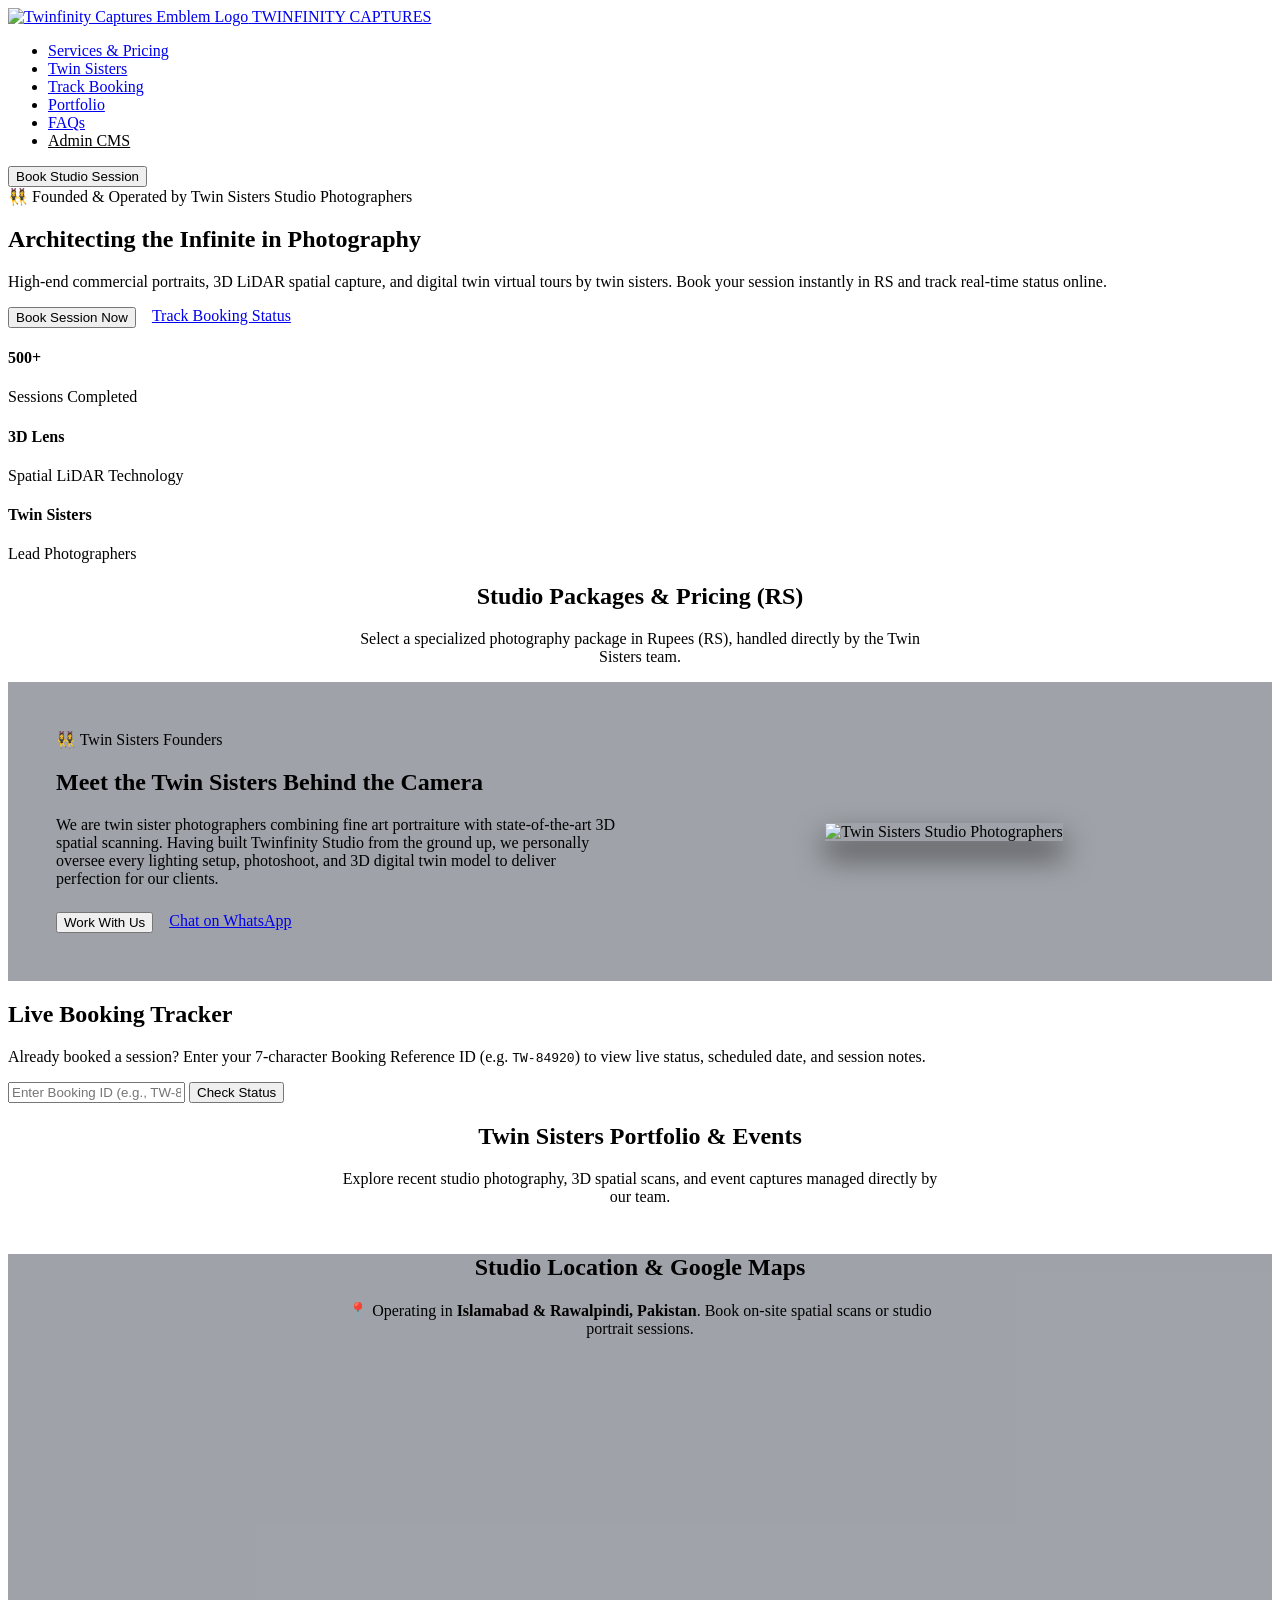
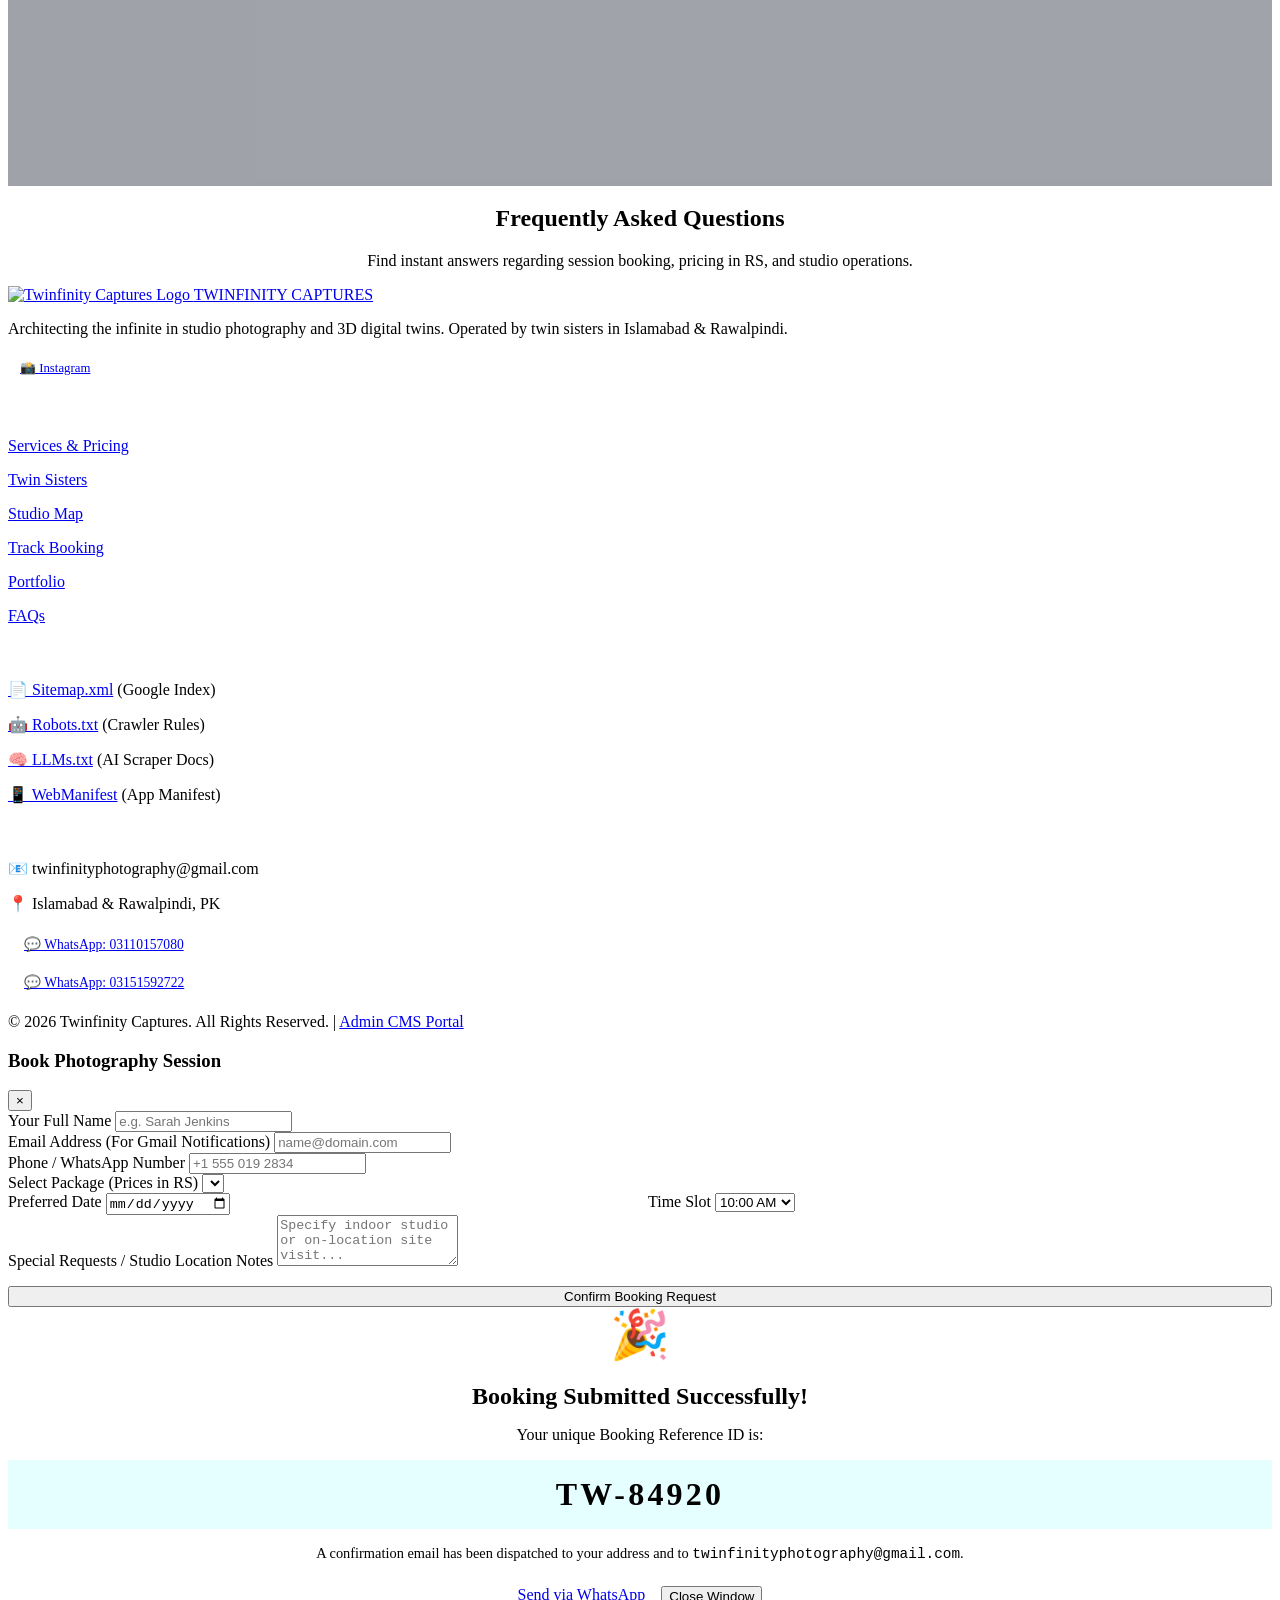
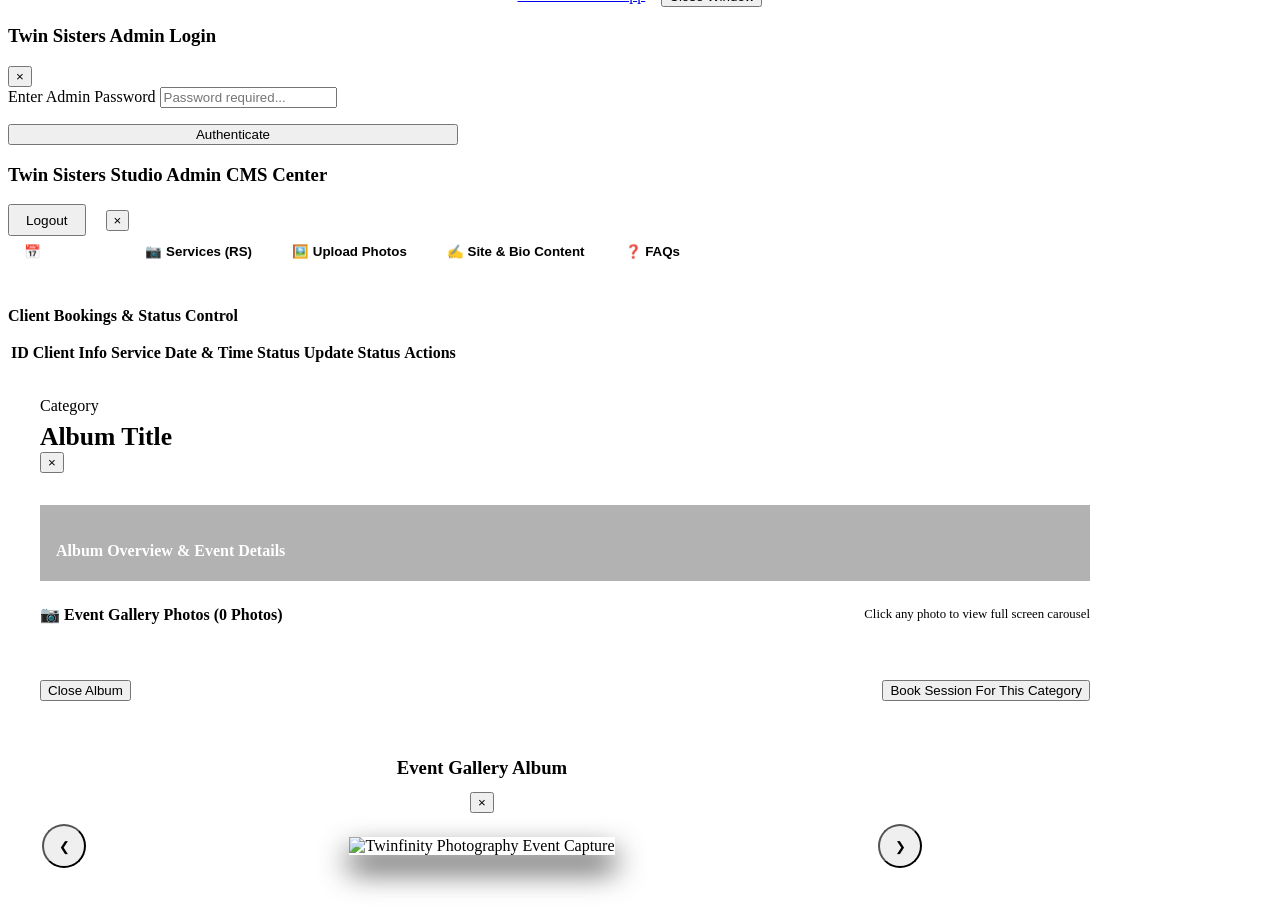
==== index.html @ 5c0d4ec3 "Add files via upload" ====
<!DOCTYPE html>
<html lang="en">
<head>
  <meta charset="UTF-8">
  <meta name="viewport" content="width=device-width, initial-scale=1.0">

  <!-- SEO Title (Under 60 Chars) -->
  <title>Twinfinity Captures | Digital Twin Studio</title>

  <!-- SEO Meta Tags & Target Keywords Boost -->
  <meta name="description" content="Twinfinity Captures Studio, operated by twin sisters, offers 3D digital twins, commercial portraits, and event photography in RS. Book online and track your booking status.">
  <meta name="keywords" content="Twinfinity Captures, Twinfinity, twin sisters photographers, best studio photographer, 3D spatial photography, commercial portrait studio, event gala photographer, digital twin 3D tour, Twinfinity studio booking, professional portrait photography RS, studio booking tracker">
  <meta name="author" content="Twin Sisters Studio Photographers">
  <meta name="theme-color" content="#00F2FE">
  <meta name="robots" content="index, follow">

  <!-- Canonical URL -->
  <link rel="canonical" href="https://twinfinity.app/">

  <!-- AI Scrapers & Search Crawlers Directives -->
  <meta name="googlebot" content="index, follow, max-image-preview:large, max-snippet:-1, max-video-preview:-1">
  <meta name="perplexitybot" content="index, follow">
  <meta name="bingbot" content="index, follow">

  <!-- Open Graph / Facebook Social Tags -->
  <meta property="og:type" content="website">
  <meta property="og:url" content="https://twinfinity.app/">
  <meta property="og:site_name" content="Twinfinity Captures">
  <meta property="og:title" content="Twinfinity Captures | Digital Twin Studio">
  <meta property="og:description" content="High-end 3D spatial photography by Twin Sisters, commercial portraits, and online booking tracking system.">
  <meta property="og:image" content="https://twinfinity.app/assets/og-image.png">
  <meta property="og:image:width" content="1200">
  <meta property="og:image:height" content="630">
  <meta property="og:image:alt" content="Twinfinity 3D Metallic Camera Emblem and Studio Banner">
  <meta property="og:locale" content="en_US">

  <!-- Twitter Social Tags -->
  <meta name="twitter:card" content="summary_large_image">
  <meta name="twitter:site" content="@twinfinityphoto">
  <meta name="twitter:creator" content="@twinfinityphoto">
  <meta name="twitter:title" content="Twinfinity Captures | Digital Twin Studio">
  <meta name="twitter:description" content="Book 3D spatial digital twin photography sessions with Twin Sisters and track your booking status online.">
  <meta name="twitter:image" content="https://twinfinity.app/assets/og-image.png">

  <!-- Pure PNG Favicons & Touch Icons (NO .ico files) -->
  <link rel="icon" type="image/png" sizes="32x32" href="assets/favicon-32.png">
  <link rel="apple-touch-icon" sizes="180x180" href="assets/apple-touch-icon.png">

  <!-- Manifest & Sitemap References -->
  <link rel="manifest" href="site.webmanifest">
  <link rel="sitemap" type="application/xml" href="sitemap.xml">

  <!-- Stylesheet -->
  <link rel="stylesheet" href="css/style.css">

  <!-- Three.js CDN for 3D Camera Lens Background Engine -->
  <script src="https://cdnjs.cloudflare.com/ajax/libs/three.js/r128/three.min.js"></script>
  <!-- Supabase Client CDN -->
  <script src="https://cdn.jsdelivr.net/npm/@supabase/supabase-js@2"></script>

  <!-- JSON-LD Structured Schema (PhotographyBusiness & WebSite) -->
  <script type="application/ld+json">
  {
    "@context": "https://schema.org",
    "@type": "PhotographyBusiness",
    "name": "Twinfinity Captures",
    "image": "https://twinfinity.app/assets/og-image.png",
    "logo": "https://twinfinity.app/assets/icon-512.png",
    "@id": "https://twinfinity.app/#organization",
    "url": "https://twinfinity.app/",
    "telephone": "+92-311-0157080",
    "email": "twinfinityphotography@gmail.com",
    "priceRange": "RS",
    "address": {
      "@type": "PostalAddress",
      "addressLocality": "Islamabad & Rawalpindi",
      "addressRegion": "Federal Capital / Punjab",
      "addressCountry": "PK"
    },
    "openingHoursSpecification": {
      "@type": "OpeningHoursSpecification",
      "dayOfWeek": [
        "Monday", "Tuesday", "Wednesday", "Thursday", "Friday", "Saturday"
      ],
      "opens": "09:00",
      "closes": "20:00"
    },
    "sameAs": [
      "https://www.instagram.com/twinfinitycaptures?igsh=NmpkbWd1czlkeWtw"
    ]
  }
  </script>

  <style>
    .admin-tab-btn {
      padding: 0.5rem 1rem;
      border-radius: var(--radius-sm);
      background: rgba(255,255,255,0.05);
      color: var(--text-muted);
      border: 1px solid var(--border-color);
      cursor: pointer;
      font-weight: 600;
    }
    .admin-tab-btn.active {
      background: var(--gradient-main);
      color: #fff;
      border-color: var(--primary-cyan);
    }
  </style>
</head>
<body>

  <!-- Three.js 3D Camera Lens Background Canvas Container -->
  <div id="canvas-container"></div>

  <!-- Navigation Bar -->
  <header>
    <nav class="navbar">
      <div class="container">
        <a href="#" class="brand-logo">
          <img src="assets/favicon-32.png" alt="Twinfinity Captures Emblem Logo">
          <span>TWINFINITY CAPTURES</span>
        </a>
        <ul class="nav-links">
          <li><a href="#services" class="nav-link">Services & Pricing</a></li>
          <li><a href="#about" class="nav-link">Twin Sisters</a></li>
          <li><a href="#track" class="nav-link">Track Booking</a></li>
          <li><a href="#portfolio" class="nav-link">Portfolio</a></li>
          <li><a href="#faq" class="nav-link">FAQs</a></li>
          <li><a href="#" id="open-admin-btn" class="nav-link" style="color: var(--accent-gold);">Admin CMS</a></li>
        </ul>
        <div class="nav-actions">
          <button class="btn btn-primary open-booking-modal">Book Studio Session</button>
        </div>
      </div>
    </nav>
  </header>

  <main>
    <!-- Hero Section -->
    <section id="hero" class="hero-section">
      <div class="container">
        <div class="hero-grid">
          <div class="hero-content">
            <div class="badge">👯‍♀️ Founded & Operated by Twin Sisters Studio Photographers</div>
            <h1 id="dynamic-hero-title">Architecting the <span class="gradient-text">Infinite</span> in Photography</h1>
            <p id="dynamic-hero-subtitle" class="hero-subtitle">High-end commercial portraits, 3D LiDAR spatial capture, and digital twin virtual tours by twin sisters. Book your session instantly in RS and track real-time status online.</p>
            <div style="display:flex; gap:1rem; flex-wrap:wrap;">
              <button class="btn btn-primary open-booking-modal">Book Session Now</button>
              <a href="#track" class="btn btn-secondary">Track Booking Status</a>
            </div>
            <div class="hero-stats">
              <div class="stat-item">
                <h4>500+</h4>
                <p>Sessions Completed</p>
              </div>
              <div class="stat-item">
                <h4>3D Lens</h4>
                <p>Spatial LiDAR Technology</p>
              </div>
              <div class="stat-item">
                <h4>Twin Sisters</h4>
                <p>Lead Photographers</p>
              </div>
            </div>
          </div>
        </div>
      </div>
    </section>

    <!-- Services Section -->
    <section id="services" class="section-padding">
      <div class="container">
        <div style="text-align: center; max-width: 600px; margin: 0 auto;">
          <h2>Studio Packages & <span class="gradient-text">Pricing (RS)</span></h2>
          <p>Select a specialized photography package in Rupees (RS), handled directly by the Twin Sisters team.</p>
        </div>
        <div id="services-grid-container" class="services-grid">
          <!-- Dynamically Rendered by JS -->
        </div>
      </div>
    </section>

    <!-- About Twin Sisters Section -->
    <section id="about" class="section-padding" style="background: rgba(17, 24, 39, 0.4);">
      <div class="container">
        <div class="glass-card" style="display:grid; grid-template-columns:1fr 1fr; gap:3rem; align-items:center; padding:3rem;">
          <div>
            <div class="badge">👯‍♀️ Twin Sisters Founders</div>
            <h2>Meet the Twin Sisters <span class="gradient-text">Behind the Camera</span></h2>
            <p id="dynamic-about-bio">We are twin sister photographers combining fine art portraiture with state-of-the-art 3D spatial scanning. Having built Twinfinity Studio from the ground up, we personally oversee every lighting setup, photoshoot, and 3D digital twin model to deliver perfection for our clients.</p>
            <div style="margin-top:1.5rem; display:flex; gap:1rem;">
              <button class="btn btn-primary open-booking-modal">Work With Us</button>
              <a href="https://wa.me/923110157080" target="_blank" class="dynamic-wa1-btn btn btn-whatsapp">Chat on WhatsApp</a>
            </div>
          </div>
          <div style="text-align:center;">
            <img id="dynamic-about-img" src="assets/og-image.png" alt="Twin Sisters Studio Photographers" style="width:100%; max-height:400px; object-fit:cover; border-radius:var(--radius-md); border:1px solid var(--border-glow); box-shadow:0 15px 30px rgba(0,0,0,0.6);">
          </div>
        </div>
      </div>
    </section>

    <!-- Live Booking Tracker Section -->
    <section id="track" class="section-padding">
      <div class="container">
        <div class="glass-card tracker-box">
          <h2>Live Booking <span class="gradient-text">Tracker</span></h2>
          <p>Already booked a session? Enter your 7-character Booking Reference ID (e.g. <code>TW-84920</code>) to view live status, scheduled date, and session notes.</p>

          <form id="tracker-form" class="search-bar-group">
            <input type="text" id="tracker-id-input" class="form-input" placeholder="Enter Booking ID (e.g., TW-84920)" required>
            <button type="submit" class="btn btn-primary" style="white-space: nowrap;">Check Status</button>
          </form>

          <div id="tracker-result-box" style="margin-top: 2rem; display: none;">
            <!-- Real-time search result output -->
          </div>
        </div>
      </div>
    </section>

    <!-- Dynamic Portfolio Section -->
    <section id="portfolio" class="section-padding">
      <div class="container">
        <div style="text-align: center; max-width: 600px; margin: 0 auto; margin-bottom: 3rem;">
          <h2>Twin Sisters <span class="gradient-text">Portfolio & Events</span></h2>
          <p>Explore recent studio photography, 3D spatial scans, and event captures managed directly by our team.</p>
        </div>
        <div id="portfolio-grid-container" class="services-grid">
          <!-- Rendered dynamically from Admin uploads -->
        </div>
      </div>
    </section>

    <!-- Location & Google Maps Section -->
    <section id="location" class="section-padding" style="background: rgba(17, 24, 39, 0.4);">
      <div class="container">
        <div style="text-align: center; max-width: 600px; margin: 0 auto; margin-bottom: 2rem;">
          <h2>Studio Location & <span class="gradient-text">Google Maps</span></h2>
          <p>📍 Operating in <strong id="dynamic-location" style="color:var(--primary-cyan);">Islamabad & Rawalpindi, Pakistan</strong>. Book on-site spatial scans or studio portrait sessions.</p>
        </div>
        <div class="glass-card" style="padding:1rem; border-radius:var(--radius-md); overflow:hidden;">
          <iframe id="google-maps-iframe" src="https://maps.google.com/maps?q=Islamabad,Pakistan&t=&z=12&ie=UTF8&iwloc=&output=embed" width="100%" height="380" style="border:0; border-radius:var(--radius-sm);" allowfullscreen="" loading="lazy"></iframe>
        </div>
      </div>
    </section>

    <!-- FAQ Section -->
    <section id="faq" class="section-padding">
      <div class="container">
        <div style="text-align: center; max-width: 600px; margin: 0 auto;">
          <h2>Frequently Asked <span class="gradient-text">Questions</span></h2>
          <p>Find instant answers regarding session booking, pricing in RS, and studio operations.</p>
        </div>
        <div id="faq-list-container" class="faq-list">
          <!-- Rendered dynamically by JS -->
        </div>
      </div>
    </section>
  </main>

  <!-- Footer -->
  <footer class="footer">
    <div class="container">
      <div class="footer-grid">
        <div>
          <a href="#" class="brand-logo" style="margin-bottom:1rem;">
            <img src="assets/favicon-32.png" alt="Twinfinity Captures Logo">
            <span>TWINFINITY CAPTURES</span>
          </a>
          <p>Architecting the infinite in studio photography and 3D digital twins. Operated by twin sisters in Islamabad & Rawalpindi.</p>
          <div style="margin-top:1rem; display:flex; flex-wrap:wrap; gap:0.5rem;">
            <a href="https://www.instagram.com/twinfinitycaptures?igsh=NmpkbWd1czlkeWtw" target="_blank" class="dynamic-insta-btn btn btn-secondary" style="padding:0.35rem 0.75rem; font-size:0.8rem;">📸 Instagram</a>
            <a href="#" target="_blank" class="dynamic-fb-btn btn btn-secondary" style="padding:0.35rem 0.75rem; font-size:0.8rem; display:none;">📘 Facebook</a>
            <a href="#" target="_blank" class="dynamic-yt-btn btn btn-secondary" style="padding:0.35rem 0.75rem; font-size:0.8rem; display:none;">▶️ YouTube</a>
            <a href="#" target="_blank" class="dynamic-tiktok-btn btn btn-secondary" style="padding:0.35rem 0.75rem; font-size:0.8rem; display:none;">🎵 TikTok</a>
          </div>
        </div>
        <div>
          <h4 style="color:#fff; margin-bottom:1rem;">Navigation</h4>
          <p><a href="#services">Services & Pricing</a></p>
          <p><a href="#about">Twin Sisters</a></p>
          <p><a href="#location">Studio Map</a></p>
          <p><a href="#track">Track Booking</a></p>
          <p><a href="#portfolio">Portfolio</a></p>
          <p><a href="#faq">FAQs</a></p>
        </div>
        <div>
          <h4 style="color:#fff; margin-bottom:1rem;">SEO & Legal Overview</h4>
          <p title="XML Sitemap: List of canonical URLs for Google indexers"><a href="sitemap.xml" target="_blank">📄 Sitemap.xml</a> (Google Index)</p>
          <p title="Robots Directives: Scraper & Crawler Permissions"><a href="robots.txt" target="_blank">🤖 Robots.txt</a> (Crawler Rules)</p>
          <p title="LLMs Context: AI Bot Specs for ChatGPT & Perplexity"><a href="llms.txt" target="_blank">🧠 LLMs.txt</a> (AI Scraper Docs)</p>
          <p title="Web Manifest: Mobile PWA App Specs"><a href="site.webmanifest" target="_blank">📱 WebManifest</a> (App Manifest)</p>
        </div>
        <div>
          <h4 style="color:#fff; margin-bottom:1rem;">Contact Studio</h4>
          <p>📧 <span id="dynamic-contact-email">twinfinityphotography@gmail.com</span></p>
          <p>📍 Islamabad & Rawalpindi, PK</p>
          <div style="margin-top:0.75rem; display:flex; flex-direction:column; gap:0.5rem;">
            <a href="https://wa.me/923110157080" target="_blank" class="dynamic-wa1-btn btn btn-whatsapp" style="padding:0.4rem 1rem; font-size:0.85rem;">💬 WhatsApp: 03110157080</a>
            <a href="https://wa.me/923151592722" target="_blank" class="dynamic-wa2-btn btn btn-whatsapp" style="padding:0.4rem 1rem; font-size:0.85rem;">💬 WhatsApp: 03151592722</a>
          </div>
        </div>
      </div>
      <div class="footer-bottom">
        <p>&copy; 2026 Twinfinity Captures. All Rights Reserved. | <a href="#" id="footer-admin-link">Admin CMS Portal</a></p>
      </div>
    </div>
  </footer>

  <!-- ==========================================================================
       MODALS
       ========================================================================== -->

  <!-- 1. Client Booking Modal -->
  <div id="booking-modal" class="modal-overlay">
    <div class="modal-content">
      <div class="modal-header">
        <h3>Book Photography <span class="gradient-text">Session</span></h3>
        <button id="close-booking-modal" class="close-btn">&times;</button>
      </div>
      <form id="booking-form">
        <div class="form-group">
          <label for="client-name">Your Full Name</label>
          <input type="text" id="client-name" class="form-input" placeholder="e.g. Sarah Jenkins" required>
        </div>
        <div class="form-group">
          <label for="client-email">Email Address (For Gmail Notifications)</label>
          <input type="email" id="client-email" class="form-input" placeholder="name@domain.com" required>
        </div>
        <div class="form-group">
          <label for="client-phone">Phone / WhatsApp Number</label>
          <input type="tel" id="client-phone" class="form-input" placeholder="+1 555 019 2834" required>
        </div>
        <div class="form-group">
          <label for="booking-service">Select Package (Prices in RS)</label>
          <select id="booking-service" class="form-select" required>
            <!-- Populated dynamically -->
          </select>
        </div>
        <div style="display:grid; grid-template-columns:1fr 1fr; gap:1rem;">
          <div class="form-group">
            <label for="booking-date">Preferred Date</label>
            <input type="date" id="booking-date" class="form-input" required>
          </div>
          <div class="form-group">
            <label for="booking-time">Time Slot</label>
            <select id="booking-time" class="form-select" required>
              <option value="10:00 AM">10:00 AM</option>
              <option value="01:00 PM">01:00 PM</option>
              <option value="04:00 PM">04:00 PM</option>
              <option value="07:00 PM">07:00 PM</option>
            </select>
          </div>
        </div>
        <div class="form-group">
          <label for="booking-notes">Special Requests / Studio Location Notes</label>
          <textarea id="booking-notes" rows="3" class="form-input" placeholder="Specify indoor studio or on-location site visit..."></textarea>
        </div>
        <button type="submit" class="btn btn-primary" style="width:100%; margin-top:1rem;">Confirm Booking Request</button>
      </form>
    </div>
  </div>

  <!-- 2. Booking Success Modal -->
  <div id="success-modal" class="modal-overlay">
    <div class="modal-content" style="text-align:center;">
      <div style="font-size:3rem; margin-bottom:1rem;">🎉</div>
      <h2 style="margin-bottom:0.5rem;">Booking Submitted <span class="gradient-text">Successfully!</span></h2>
      <p>Your unique Booking Reference ID is:</p>
      <div style="font-size:2rem; font-weight:800; color:var(--primary-cyan); letter-spacing:0.1em; margin:1rem 0; padding:1rem; background:rgba(0,242,254,0.1); border-radius:var(--radius-md); border:1px dashed var(--primary-cyan);" id="success-booking-id">
        TW-84920
      </div>
      <p style="font-size:0.9rem; margin-bottom:1.5rem;">A confirmation email has been dispatched to your address and to <code>twinfinityphotography@gmail.com</code>.</p>
      <div style="display:flex; gap:1rem; justify-content:center;">
        <a id="success-wa-btn" href="#" target="_blank" class="btn btn-whatsapp">Send via WhatsApp</a>
        <button onclick="document.getElementById('success-modal').classList.remove('active')" class="btn btn-secondary">Close Window</button>
      </div>
    </div>
  </div>

  <!-- 3. Admin Password Gate Modal -->
  <div id="admin-modal" class="modal-overlay">
    <div class="modal-content" style="max-width:450px;">
      <div class="modal-header">
        <h3>Twin Sisters Admin <span class="gradient-text">Login</span></h3>
        <button id="close-admin-btn" class="close-btn">&times;</button>
      </div>
      <form id="admin-login-form">
        <div class="form-group">
          <label for="admin-pass-input">Enter Admin Password</label>
          <input type="password" id="admin-pass-input" class="form-input" placeholder="Password required..." required>
        </div>
        <button type="submit" class="btn btn-primary" style="width:100%; margin-top:1rem;">Authenticate</button>
      </form>
    </div>
  </div>

  <!-- 4. Full Tabbed Admin CMS Dashboard Modal -->
  <div id="admin-dashboard-modal" class="modal-overlay">
    <div class="modal-content" style="max-width:1150px;">
      <div class="modal-header">
        <h3>Twin Sisters Studio <span class="gold-text">Admin CMS Center</span></h3>
        <div>
          <button onclick="window.AdminPortal.logout(); document.getElementById('admin-dashboard-modal').classList.remove('active');" class="btn btn-secondary" style="padding:0.4rem 1rem; font-size:0.85rem;">Logout</button>
          <button onclick="document.getElementById('admin-dashboard-modal').classList.remove('active')" class="close-btn" style="margin-left:1rem;">&times;</button>
        </div>
      </div>

      <!-- Tab Buttons Navigation -->
      <div style="display:flex; gap:0.5rem; margin-bottom:1.5rem; flex-wrap:wrap; border-bottom:1px solid var(--border-color); padding-bottom:1rem;">
        <button id="admin-btn-bookings" onclick="window.AdminPortal.switchTab('bookings')" class="admin-tab-btn active">📅 Bookings</button>
        <button id="admin-btn-services" onclick="window.AdminPortal.switchTab('services')" class="admin-tab-btn">📷 Services (RS)</button>
        <button id="admin-btn-gallery" onclick="window.AdminPortal.switchTab('gallery')" class="admin-tab-btn">🖼️ Upload Photos</button>
        <button id="admin-btn-content" onclick="window.AdminPortal.switchTab('content')" class="admin-tab-btn">✍️ Site & Bio Content</button>
        <button id="admin-btn-faqs" onclick="window.AdminPortal.switchTab('faqs')" class="admin-tab-btn">❓ FAQs</button>
      </div>

      <!-- Tab 1: Bookings Management -->
      <div id="admin-tab-bookings" class="admin-tab-content">
        <h4 style="margin-bottom:1rem; color:var(--primary-cyan);">Client Bookings & Status Control</h4>
        <div class="admin-table-wrapper">
          <table class="admin-table">
            <thead>
              <tr>
                <th>ID</th>
                <th>Client Info</th>
                <th>Service</th>
                <th>Date & Time</th>
                <th>Status</th>
                <th>Update Status</th>
                <th>Actions</th>
              </tr>
            </thead>
            <tbody id="admin-bookings-table-body">
              <!-- Rendered by admin.js -->
            </tbody>
          </table>
        </div>
      </div>

      <!-- Tab 2: Services & Pricing Manager (RS) -->
      <div id="admin-tab-services" class="admin-tab-content" style="display:none;">
        <h4 style="margin-bottom:1rem; color:var(--primary-cyan);">Manage Packages & Pricing (RS)</h4>
        <form onsubmit="event.preventDefault(); window.AdminPortal.addNewService(document.getElementById('ns-title').value, document.getElementById('ns-price').value, document.getElementById('ns-duration').value, document.getElementById('ns-desc').value); this.reset();" style="margin-bottom:1.5rem; background:rgba(0,0,0,0.3); padding:1rem; border-radius:var(--radius-sm);">
          <div style="display:grid; grid-template-columns:2fr 1fr 1fr; gap:1rem; margin-bottom:0.75rem;">
            <input type="text" id="ns-title" class="form-input" placeholder="Service Name" required>
            <input type="text" id="ns-price" class="form-input" placeholder="Price (e.g. RS 49,999)" required>
            <input type="text" id="ns-duration" class="form-input" placeholder="Duration (e.g. 2 Hours)" required>
          </div>
          <input type="text" id="ns-desc" class="form-input" placeholder="Package Description" required style="margin-bottom:0.75rem;">
          <button type="submit" class="btn btn-primary" style="padding:0.4rem 1rem;">Add New Package</button>
        </form>
        <div id="admin-services-list"></div>
      </div>

      <!-- Tab 3: Multi-Photo Event Gallery Uploader -->
      <div id="admin-tab-gallery" class="admin-tab-content" style="display:none;">
        <h4 style="margin-bottom:1rem; color:var(--primary-cyan);">Upload Twin Sisters & Event Photos (Select Multiple Photos for Album)</h4>
        <form id="admin-gallery-form" onsubmit="event.preventDefault(); window.AdminPortal.uploadPhoto(document.getElementById('up-file').files, document.getElementById('up-title').value, document.getElementById('up-cat').value, document.getElementById('up-desc').value);" style="margin-bottom:1.5rem; background:rgba(0,0,0,0.3); padding:1rem; border-radius:var(--radius-sm);">
          <div style="display:grid; grid-template-columns:1fr 1fr 1fr; gap:1rem; margin-bottom:0.75rem;">
            <input type="file" id="up-file" class="form-input" accept="image/*" multiple required>
            <input type="text" id="up-title" class="form-input" placeholder="Event / Album Title" required>
            <input type="text" id="up-cat" class="form-input" placeholder="Category (e.g. Events, Portraits, 3D)" required>
          </div>
          <input type="text" id="up-desc" class="form-input" placeholder="Event Album Description" required style="margin-bottom:0.75rem;">
          <button type="submit" class="btn btn-primary" style="padding:0.4rem 1rem;">Upload Event Album</button>
        </form>
        <div id="admin-gallery-grid" style="display:grid; grid-template-columns:repeat(auto-fit, minmax(200px, 1fr)); gap:1rem;"></div>
      </div>

      <!-- Tab 4: Site Content & Studio Details Editor -->
      <div id="admin-tab-content" class="admin-tab-content" style="display:none;">
        <h4 style="margin-bottom:1rem; color:var(--primary-cyan);">Edit Twin Sisters Story, WhatsApp Numbers, Instagram & Maps Links</h4>
        <form onsubmit="event.preventDefault(); window.AdminPortal.saveSiteContent();" style="background:rgba(0,0,0,0.3); padding:1rem; border-radius:var(--radius-sm);">
          <div style="display:grid; grid-template-columns:1fr 1fr; gap:1rem;">
            <div class="form-group">
              <label>WhatsApp Number 1</label>
              <input type="text" id="edit-wa1" class="form-input" placeholder="03110157080">
            </div>
            <div class="form-group">
              <label>WhatsApp Number 2</label>
              <input type="text" id="edit-wa2" class="form-input" placeholder="03151592722">
            </div>
          </div>
          <div style="display:grid; grid-template-columns:1fr 1fr; gap:1rem;">
            <div class="form-group">
              <label>Instagram Profile URL</label>
              <input type="url" id="edit-instagram" class="form-input" placeholder="https://www.instagram.com/twinfinitycaptures...">
            </div>
            <div class="form-group">
              <label>Facebook Page URL</label>
              <input type="url" id="edit-facebook" class="form-input" placeholder="https://facebook.com/twinfinityphotography">
            </div>
          </div>
          <div style="display:grid; grid-template-columns:1fr 1fr; gap:1rem;">
            <div class="form-group">
              <label>YouTube Channel URL</label>
              <input type="url" id="edit-youtube" class="form-input" placeholder="https://youtube.com/@twinfinity">
            </div>
            <div class="form-group">
              <label>TikTok Profile URL</label>
              <input type="url" id="edit-tiktok" class="form-input" placeholder="https://tiktok.com/@twinfinity">
            </div>
          </div>
          <div style="display:grid; grid-template-columns:1fr 1fr; gap:1rem;">
            <div class="form-group">
              <label>Studio Location City/Region</label>
              <input type="text" id="edit-location" class="form-input" placeholder="Islamabad & Rawalpindi, Pakistan">
            </div>
            <div class="form-group">
              <label>Studio Contact Email</label>
              <input type="email" id="edit-contact-email" class="form-input" placeholder="twinfinityphotography@gmail.com">
            </div>
          </div>
          <div class="form-group">
            <label>Google Maps Embed URL</label>
            <input type="url" id="edit-maps-url" class="form-input" placeholder="https://maps.google.com/maps?q=Islamabad,Pakistan...">
          </div>
          <div class="form-group">
            <label>Hero Main Headline</label>
            <input type="text" id="edit-hero-title" class="form-input">
          </div>
          <div class="form-group">
            <label>Hero Subtitle</label>
            <input type="text" id="edit-hero-subtitle" class="form-input">
          </div>
          <div class="form-group" style="background:rgba(0,242,254,0.05); padding:1rem; border-radius:var(--radius-sm); border:1px dashed var(--primary-cyan);">
            <label style="color:var(--primary-cyan); font-weight:700;">👯‍♀️ Upload Twin Sisters Founders Photo</label>
            <div style="display:flex; gap:1rem; align-items:center; margin-top:0.5rem;">
              <img id="admin-about-preview-img" src="assets/og-image.png" style="width:70px; height:70px; object-fit:cover; border-radius:var(--radius-sm); border:1px solid var(--border-glow);">
              <input type="file" id="edit-about-file" class="form-input" accept="image/*">
            </div>
          </div>
          <div class="form-group">
            <label>Twin Sisters Bio Text</label>
            <textarea id="edit-about-bio" rows="3" class="form-input"></textarea>
          </div>
          <button type="submit" class="btn btn-primary">Save All Studio & Founder Details</button>
        </form>
      </div>

      <!-- Tab 5: FAQ Manager -->
      <div id="admin-tab-faqs" class="admin-tab-content" style="display:none;">
        <h4 style="margin-bottom:1rem; color:var(--primary-cyan);">Manage Studio FAQs</h4>
        <form onsubmit="event.preventDefault(); window.AdminPortal.addNewFAQ(document.getElementById('faq-q').value, document.getElementById('faq-a').value); this.reset();" style="margin-bottom:1.5rem; background:rgba(0,0,0,0.3); padding:1rem; border-radius:var(--radius-sm);">
          <input type="text" id="faq-q" class="form-input" placeholder="Question" required style="margin-bottom:0.75rem;">
          <input type="text" id="faq-a" class="form-input" placeholder="Answer" required style="margin-bottom:0.75rem;">
          <button type="submit" class="btn btn-primary" style="padding:0.4rem 1rem;">Add FAQ</button>
        </form>
        <div id="admin-faq-list"></div>
      </div>

  <!-- 5. Dedicated Full Album Details & Multi-Photo Showcase Modal -->
  <div id="album-details-modal" class="modal-overlay">
    <div class="modal-content" style="max-width:1050px; padding:2rem;">
      <div class="modal-header" style="margin-bottom:1rem; border-bottom:1px solid var(--border-color); padding-bottom:1rem;">
        <div>
          <div id="album-modal-badge" class="badge" style="margin-bottom:0.4rem;">Category</div>
          <h2 id="album-modal-title" style="margin:0; color:var(--primary-cyan); font-size:1.6rem;">Album Title</h2>
        </div>
        <button onclick="document.getElementById('album-details-modal').classList.remove('active')" class="close-btn">&times;</button>
      </div>

      <div style="margin-bottom:1.5rem; background:rgba(0,0,0,0.3); padding:1rem; border-radius:var(--radius-sm); border-left:3px solid var(--primary-cyan);">
        <h4 style="color:#fff; margin-bottom:0.3rem;">Album Overview & Event Details</h4>
        <p id="album-modal-desc" style="font-size:0.95rem; color:var(--text-muted); line-height:1.6; margin:0;"></p>
      </div>

      <h4 style="margin-bottom:1rem; color:var(--accent-gold); display:flex; justify-content:space-between; align-items:center;">
        <span>📷 Event Gallery Photos (<span id="album-modal-photo-count">0</span> Photos)</span>
        <span style="font-size:0.8rem; font-weight:normal; color:var(--text-dim);">Click any photo to view full screen carousel</span>
      </h4>

      <div id="album-modal-photo-grid" style="display:grid; grid-template-columns:repeat(auto-fill, minmax(220px, 1fr)); gap:1rem; max-height:50vh; overflow-y:auto; padding-right:0.5rem;">
        <!-- Rendered dynamically by JS -->
      </div>

      <div style="margin-top:1.5rem; padding-top:1rem; border-top:1px solid var(--border-color); display:flex; justify-content:space-between; align-items:center;">
        <button onclick="document.getElementById('album-details-modal').classList.remove('active')" class="btn btn-secondary">Close Album</button>
        <button class="btn btn-primary open-booking-modal">Book Session For This Category</button>
      </div>
    </div>
  </div>

  <!-- 6. Interactive Multi-Image Event Gallery Lightbox Carousel Modal -->
  <div id="lightbox-modal" class="modal-overlay">
    <div class="modal-content" style="max-width:900px; text-align:center; padding:1.5rem;">
      <div class="modal-header" style="margin-bottom:1rem; padding-bottom:0.5rem;">
        <div>
          <h3 id="lightbox-title" style="margin:0; color:var(--primary-cyan);">Event Gallery Album</h3>
          <p id="lightbox-desc" style="font-size:0.85rem; color:var(--text-muted); margin-top:0.25rem;"></p>
        </div>
        <button onclick="document.getElementById('lightbox-modal').classList.remove('active')" class="close-btn">&times;</button>
      </div>

      <div style="position:relative; margin-bottom:1rem; display:flex; align-items:center; justify-content:center;">
        <button onclick="window.prevLightboxSlide()" class="btn btn-secondary" style="position:absolute; left:10px; top:50%; transform:translateY(-50%); z-index:10; border-radius:50%; width:44px; height:44px; padding:0;">❮</button>
        <img id="lightbox-main-img" src="" alt="Twinfinity Photography Event Capture" style="max-height:60vh; width:auto; max-width:100%; border-radius:var(--radius-md); border:1px solid var(--border-glow); box-shadow:0 15px 30px rgba(0,0,0,0.8);">
        <button onclick="window.nextLightboxSlide()" class="btn btn-secondary" style="position:absolute; right:10px; top:50%; transform:translateY(-50%); z-index:10; border-radius:50%; width:44px; height:44px; padding:0;">❯</button>
      </div>

      <div id="lightbox-counter" style="font-weight:700; color:var(--accent-gold); margin-bottom:0.75rem; font-size:0.9rem;"></div>

      <div id="lightbox-thumbnails" style="display:flex; gap:0.5rem; justify-content:center; overflow-x:auto; padding:0.5rem 0;"></div>
    </div>
  </div>

  <!-- JavaScript Modules -->
  <script src="js/supabase.js"></script>
  <script src="js/email_service.js"></script>
  <script src="js/admin.js"></script>
  <script src="js/main.js"></script>
  <script src="js/coin3d.js"></script>
</body>
</html>
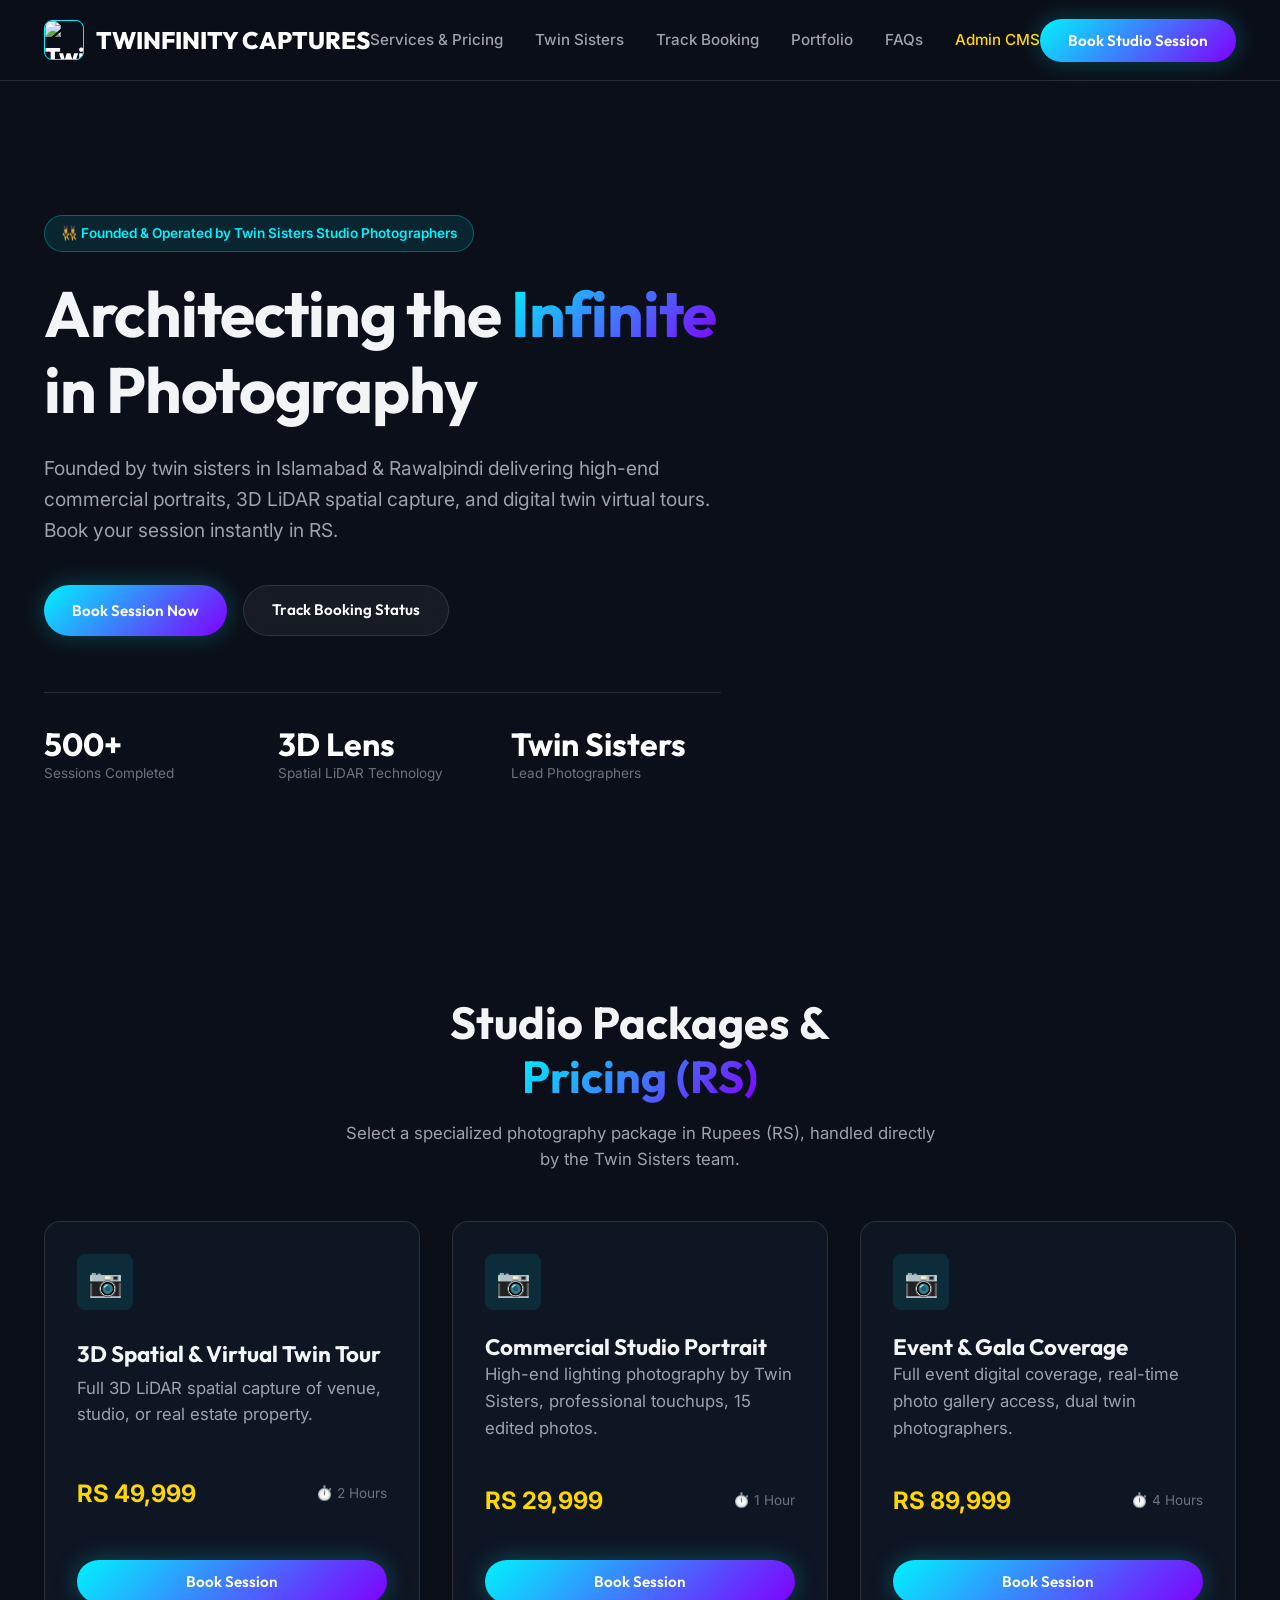
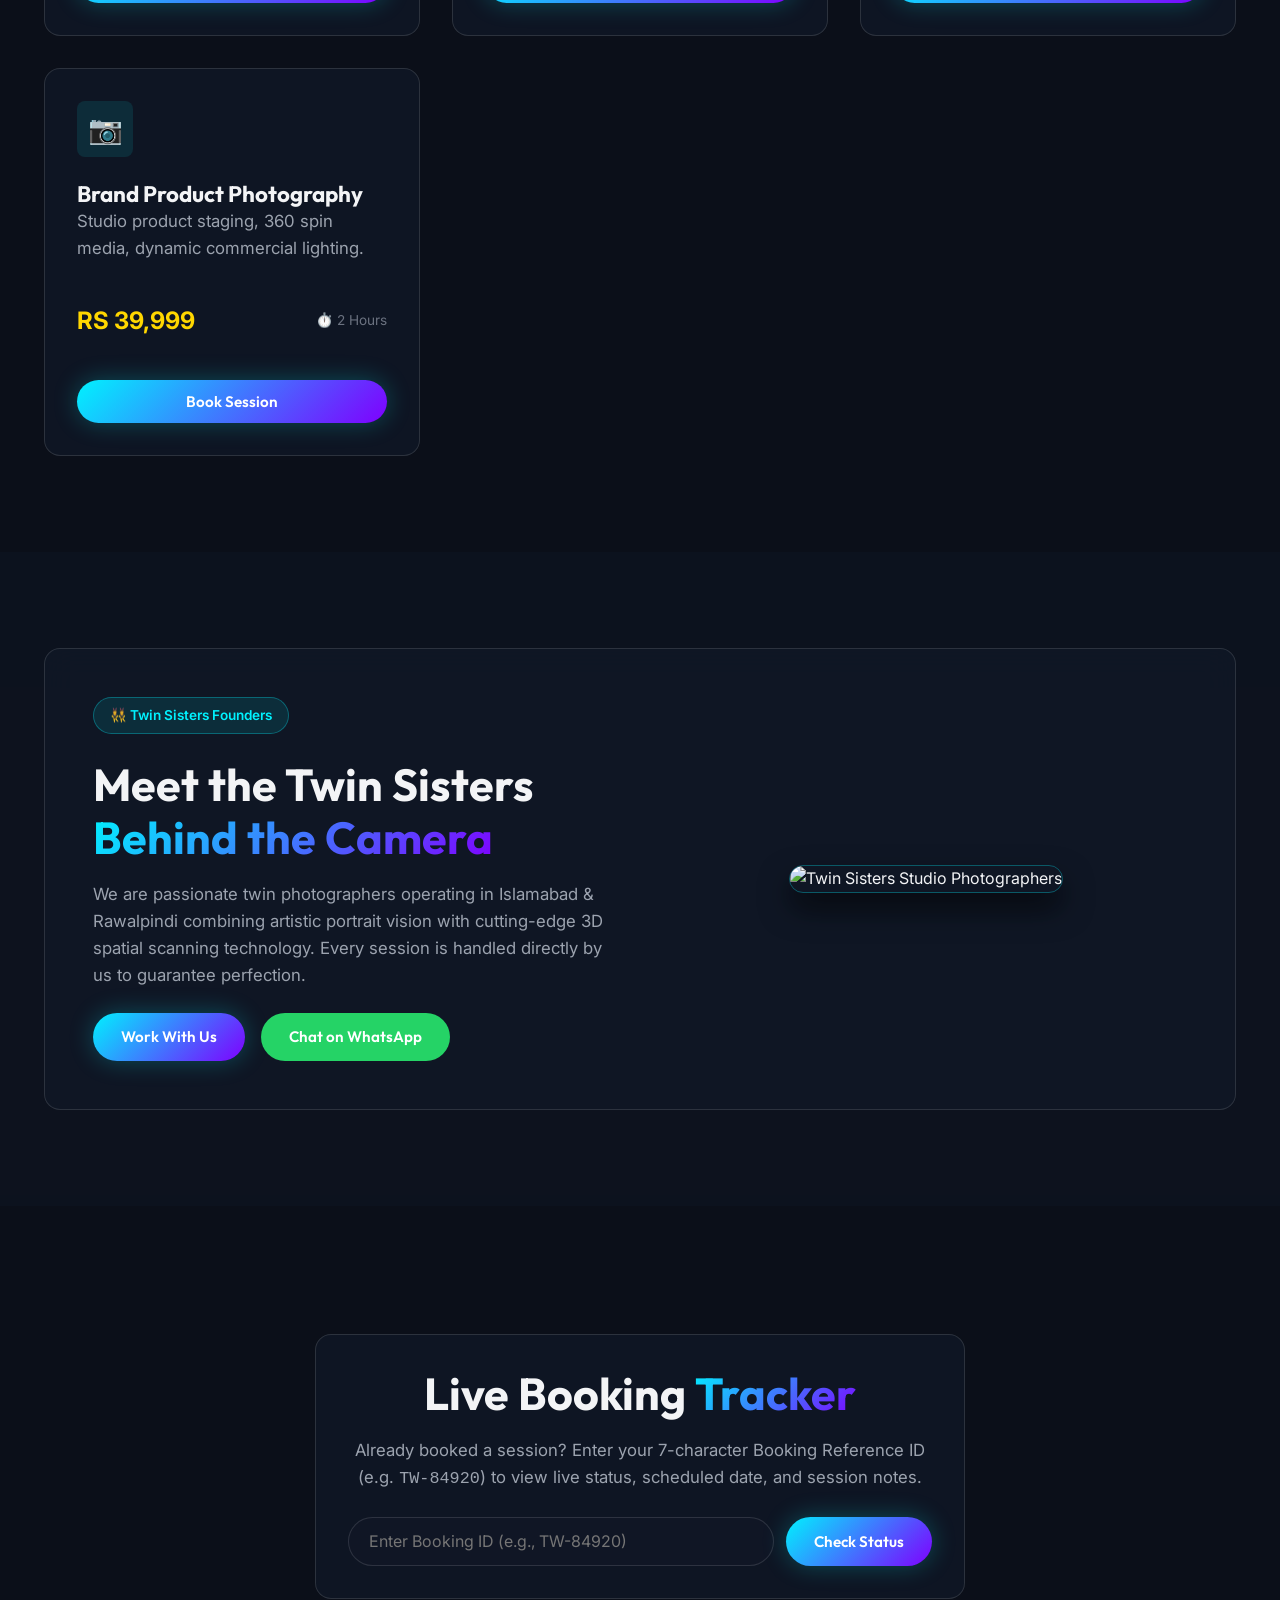
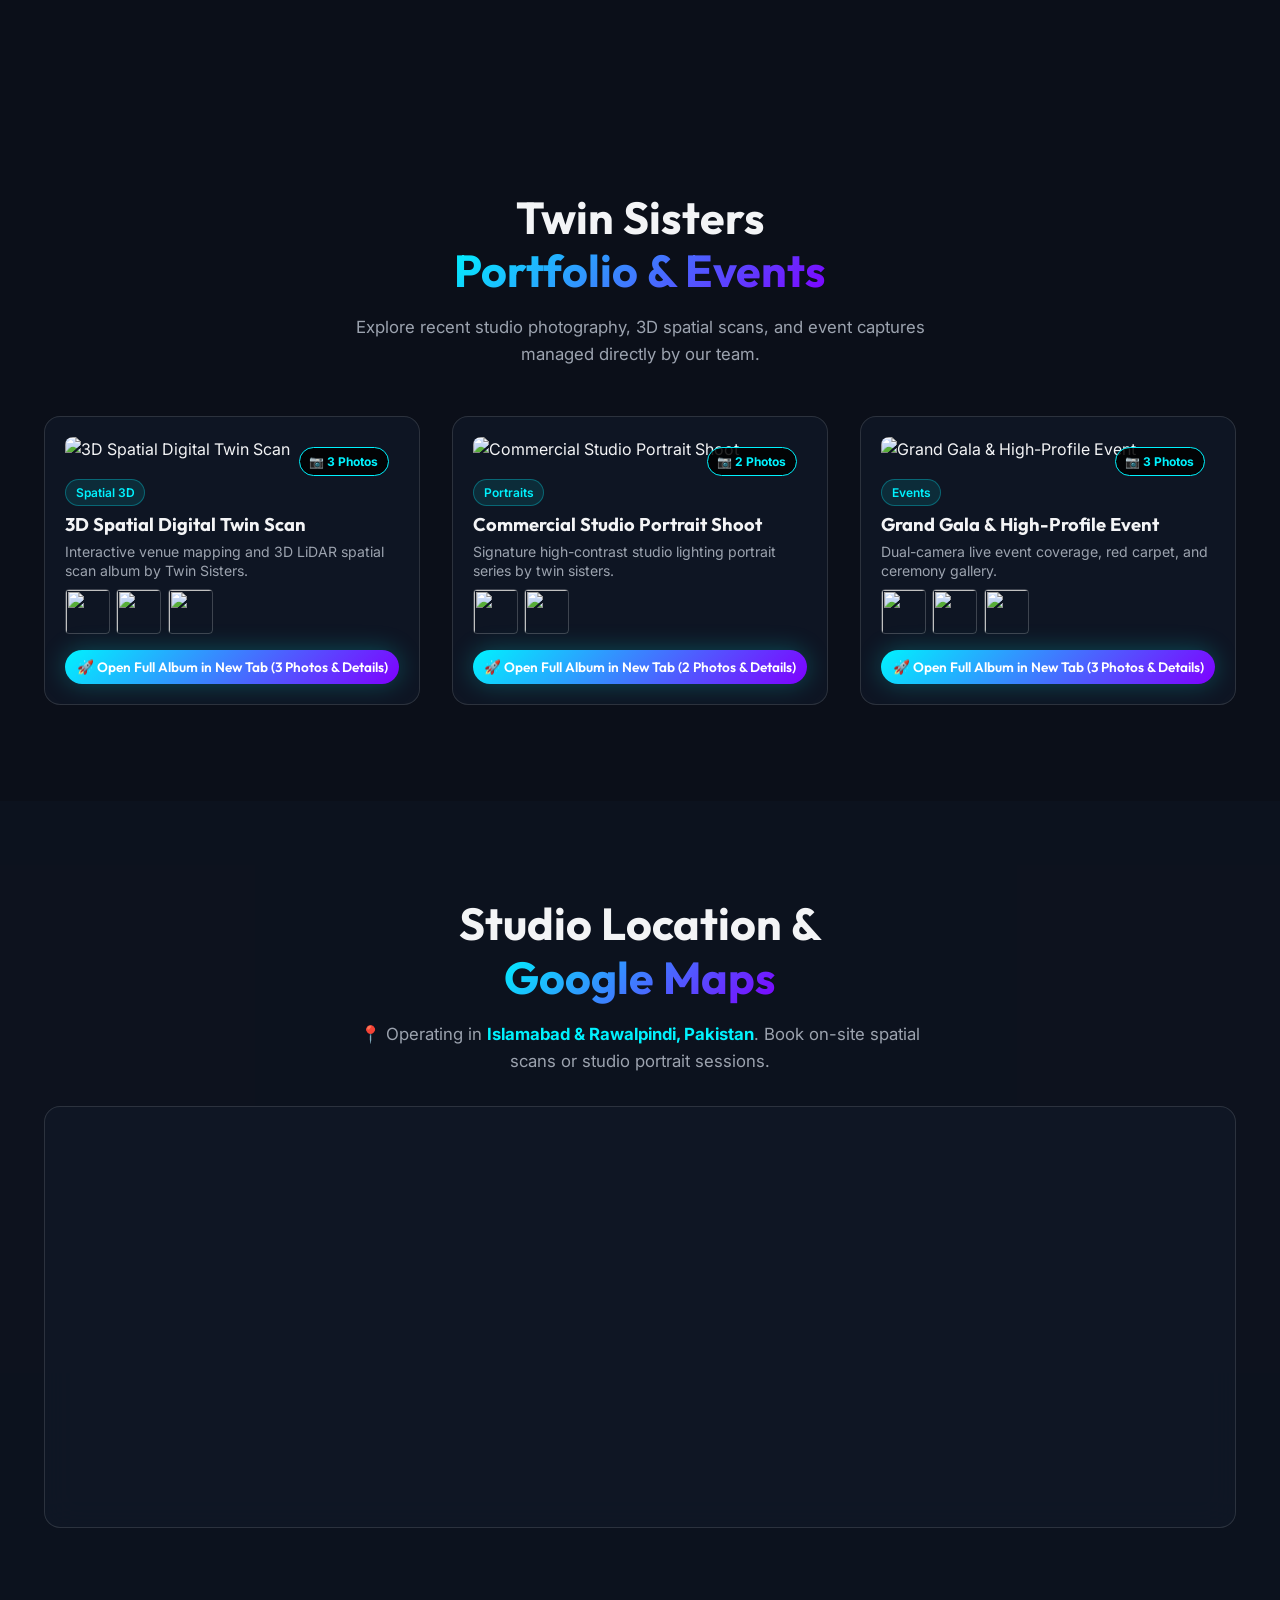
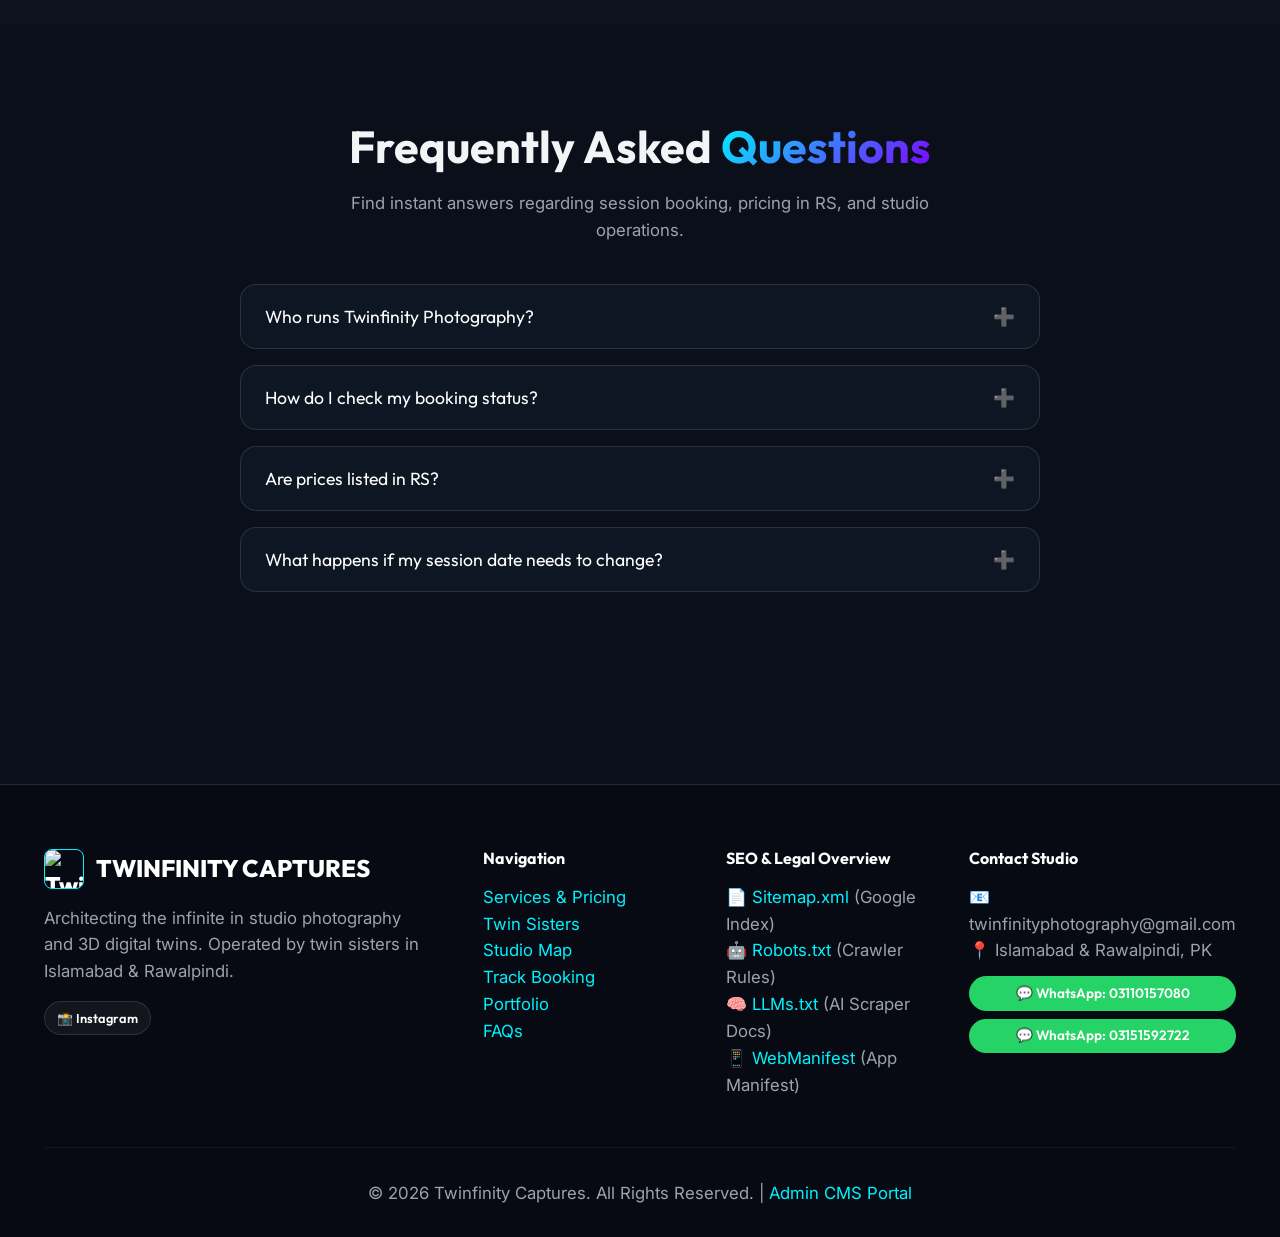
==== commit d08e37a8: "Some Updates related to Responsiveness" ====
--- a/index.html
+++ b/index.html
@@ -121,7 +121,7 @@
           <img src="assets/favicon-32.png" alt="Twinfinity Captures Emblem Logo">
           <span>TWINFINITY CAPTURES</span>
         </a>
-        <ul class="nav-links">
+        <ul class="nav-links desktop-nav">
           <li><a href="#services" class="nav-link">Services & Pricing</a></li>
           <li><a href="#about" class="nav-link">Twin Sisters</a></li>
           <li><a href="#track" class="nav-link">Track Booking</a></li>
@@ -129,11 +129,41 @@
           <li><a href="#faq" class="nav-link">FAQs</a></li>
           <li><a href="#" id="open-admin-btn" class="nav-link" style="color: var(--accent-gold);">Admin CMS</a></li>
         </ul>
-        <div class="nav-actions">
+        <div class="nav-actions desktop-nav">
           <button class="btn btn-primary open-booking-modal">Book Studio Session</button>
         </div>
+        <button id="mobile-menu-toggle" class="mobile-hamburger-btn" aria-label="Toggle Mobile Menu">
+          <span></span><span></span><span></span>
+        </button>
       </div>
     </nav>
+
+    <!-- Slide-out Mobile Glassmorphism Navigation Drawer -->
+    <div id="mobile-drawer" class="mobile-drawer-overlay">
+      <div class="mobile-drawer-content">
+        <div class="mobile-drawer-header">
+          <a href="#" class="brand-logo">
+            <img src="assets/favicon-32.png" alt="Twinfinity Logo">
+            <span>TWINFINITY</span>
+          </a>
+          <button id="close-mobile-drawer" class="close-btn">&times;</button>
+        </div>
+        <ul class="mobile-nav-links">
+          <li><a href="#services" class="mobile-nav-link">🏷️ Services & Pricing</a></li>
+          <li><a href="#about" class="mobile-nav-link">👯‍♀️ Meet Twin Sisters</a></li>
+          <li><a href="#track" class="mobile-nav-link">🔍 Track Booking ID</a></li>
+          <li><a href="#portfolio" class="mobile-nav-link">🖼️ Portfolio & Events</a></li>
+          <li><a href="#faq" class="mobile-nav-link">❓ FAQs</a></li>
+          <li><a href="#" id="mobile-open-admin-btn" class="mobile-nav-link" style="color: var(--accent-gold);">🔑 Admin CMS Portal</a></li>
+        </ul>
+        <div style="margin-top:2rem; text-align:center;">
+          <button class="btn btn-primary open-booking-modal" style="width:100%; padding:0.85rem;">Book Studio Session</button>
+          <div style="margin-top:1.5rem; display:flex; justify-content:center; gap:0.75rem;">
+            <a href="https://wa.me/923110157080" target="_blank" class="dynamic-wa1-btn btn btn-whatsapp" style="padding:0.4rem 1rem; font-size:0.85rem;">💬 WhatsApp Studio</a>
+          </div>
+        </div>
+      </div>
+    </div>
   </header>
 
   <main>
--- a/css/style.css
+++ b/css/style.css
@@ -0,0 +1,830 @@
+/* ==========================================================================
+   Twinfinity Photography - Core Design System & CSS Architecture
+   ========================================================================== */
+
+@import url('https://fonts.googleapis.com/css2?family=Inter:wght@300;400;500;600;700&family=Outfit:wght@400;500;600;700;800&display=swap');
+
+:root {
+  --bg-dark: #0b0f19;
+  --bg-card: rgba(17, 24, 39, 0.75);
+  --bg-card-hover: rgba(31, 41, 55, 0.85);
+  --border-color: rgba(255, 255, 255, 0.12);
+  --border-glow: rgba(0, 242, 254, 0.3);
+  
+  --primary-cyan: #00f2fe;
+  --primary-purple: #7f00ff;
+  --accent-gold: #ffd700;
+  
+  --text-main: #f3f4f6;
+  --text-muted: #9ca3af;
+  --text-dim: #6b7280;
+  
+  --gradient-main: linear-gradient(135deg, #00f2fe 0%, #7f00ff 100%);
+  --gradient-gold: linear-gradient(135deg, #ffd700 0%, #ff8c00 100%);
+  --gradient-dark: linear-gradient(180deg, rgba(11, 15, 25, 0.8) 0%, rgba(11, 15, 25, 0.98) 100%);
+  
+  --font-heading: 'Outfit', -apple-system, BlinkMacSystemFont, sans-serif;
+  --font-body: 'Inter', -apple-system, BlinkMacSystemFont, sans-serif;
+  
+  --radius-sm: 8px;
+  --radius-md: 16px;
+  --radius-lg: 24px;
+  --radius-full: 9999px;
+
+  --transition-fast: 0.2s cubic-bezier(0.4, 0, 0.2, 1);
+  --transition-normal: 0.3s cubic-bezier(0.4, 0, 0.2, 1);
+  --shadow-glow: 0 0 25px rgba(0, 242, 254, 0.25);
+}
+
+/* Global Reset */
+*, *::before, *::after {
+  box-sizing: border-box;
+  margin: 0;
+  padding: 0;
+}
+
+html {
+  scroll-behavior: smooth;
+  font-size: 16px;
+  background-color: var(--bg-dark);
+  color: var(--text-main);
+  font-family: var(--font-body);
+}
+
+body {
+  overflow-x: hidden;
+  line-height: 1.6;
+  min-height: 100vh;
+  position: relative;
+}
+
+/* Background ThreeJS Canvas Container */
+#canvas-container {
+  position: fixed;
+  top: 0;
+  left: 0;
+  width: 100vw;
+  height: 100vh;
+  z-index: -1;
+  pointer-events: none;
+}
+
+/* Typography Defaults */
+h1, h2, h3, h4, h5, h6 {
+  font-family: var(--font-heading);
+  color: var(--text-main);
+  line-height: 1.2;
+  font-weight: 700;
+}
+
+h1 {
+  font-size: clamp(2.5rem, 5vw, 4.2rem);
+  letter-spacing: -0.02em;
+}
+
+h2 {
+  font-size: clamp(1.8rem, 3.5vw, 2.8rem);
+  margin-bottom: 1rem;
+}
+
+h3 {
+  font-size: 1.4rem;
+}
+
+p {
+  color: var(--text-muted);
+  font-size: 1.05rem;
+}
+
+a {
+  color: var(--primary-cyan);
+  text-decoration: none;
+  transition: color var(--transition-fast);
+}
+
+a:hover {
+  color: #fff;
+}
+
+.gradient-text {
+  background: var(--gradient-main);
+  -webkit-background-clip: text;
+  -webkit-text-fill-color: transparent;
+  display: inline-block;
+}
+
+.gold-text {
+  background: var(--gradient-gold);
+  -webkit-background-clip: text;
+  -webkit-text-fill-color: transparent;
+  display: inline-block;
+}
+
+/* Layout Containers */
+.container {
+  max-width: 1240px;
+  margin: 0 auto;
+  padding: 0 1.5rem;
+}
+
+.section-padding {
+  padding: 6rem 0;
+}
+
+/* Navigation Bar */
+.navbar {
+  position: fixed;
+  top: 0;
+  left: 0;
+  width: 100%;
+  z-index: 1000;
+  background: rgba(11, 15, 25, 0.85);
+  backdrop-filter: blur(20px);
+  border-bottom: 1px solid var(--border-color);
+  transition: all var(--transition-normal);
+}
+
+.navbar .container {
+  display: flex;
+  justify-content: space-between;
+  align-items: center;
+  height: 80px;
+}
+
+.brand-logo {
+  display: flex;
+  align-items: center;
+  gap: 0.75rem;
+  font-family: var(--font-heading);
+  font-weight: 800;
+  font-size: 1.5rem;
+  color: #fff;
+}
+
+.brand-logo img {
+  width: 40px;
+  height: 40px;
+  border-radius: var(--radius-sm);
+  border: 1px solid var(--primary-cyan);
+}
+
+.nav-links {
+  display: flex;
+  gap: 2rem;
+  list-style: none;
+  align-items: center;
+}
+
+.nav-link {
+  color: var(--text-muted);
+  font-weight: 500;
+  font-size: 0.95rem;
+  transition: color var(--transition-fast);
+  position: relative;
+}
+
+.nav-link:hover, .nav-link.active {
+  color: var(--primary-cyan);
+}
+
+.nav-actions {
+  display: flex;
+  align-items: center;
+  gap: 1rem;
+}
+
+/* Buttons */
+.btn {
+  display: inline-flex;
+  align-items: center;
+  justify-content: center;
+  gap: 0.5rem;
+  padding: 0.75rem 1.75rem;
+  border-radius: var(--radius-full);
+  font-family: var(--font-heading);
+  font-weight: 600;
+  font-size: 0.95rem;
+  cursor: pointer;
+  border: none;
+  outline: none;
+  transition: all var(--transition-normal);
+  text-align: center;
+}
+
+.btn-primary {
+  background: var(--gradient-main);
+  color: #fff;
+  box-shadow: var(--shadow-glow);
+}
+
+.btn-primary:hover {
+  transform: translateY(-2px);
+  box-shadow: 0 0 35px rgba(0, 242, 254, 0.45);
+  color: #fff;
+}
+
+.btn-secondary {
+  background: rgba(255, 255, 255, 0.05);
+  color: #fff;
+  border: 1px solid var(--border-color);
+  backdrop-filter: blur(10px);
+}
+
+.btn-secondary:hover {
+  background: rgba(255, 255, 255, 0.12);
+  border-color: var(--primary-cyan);
+  color: #fff;
+}
+
+.btn-whatsapp {
+  background: #25D366;
+  color: #fff;
+}
+
+.btn-whatsapp:hover {
+  background: #20ba59;
+  box-shadow: 0 0 25px rgba(37, 211, 102, 0.4);
+  color: #fff;
+}
+
+/* Hero Section */
+.hero-section {
+  min-height: 100vh;
+  display: flex;
+  align-items: center;
+  padding-top: 100px;
+  position: relative;
+}
+
+.hero-grid {
+  display: grid;
+  grid-template-columns: 1.2fr 0.8fr;
+  gap: 4rem;
+  align-items: center;
+}
+
+.hero-content {
+  max-width: 680px;
+}
+
+.badge {
+  display: inline-flex;
+  align-items: center;
+  gap: 0.5rem;
+  padding: 0.4rem 1rem;
+  border-radius: var(--radius-full);
+  background: rgba(0, 242, 254, 0.1);
+  border: 1px solid rgba(0, 242, 254, 0.3);
+  color: var(--primary-cyan);
+  font-size: 0.85rem;
+  font-weight: 600;
+  margin-bottom: 1.5rem;
+}
+
+.hero-subtitle {
+  font-size: 1.2rem;
+  margin: 1.5rem 0 2.5rem 0;
+  color: var(--text-muted);
+}
+
+.hero-stats {
+  display: grid;
+  grid-template-columns: repeat(3, 1fr);
+  gap: 1.5rem;
+  margin-top: 3.5rem;
+  padding-top: 2rem;
+  border-top: 1px solid var(--border-color);
+}
+
+.stat-item h4 {
+  font-size: 2rem;
+  color: #fff;
+}
+
+.stat-item p {
+  font-size: 0.85rem;
+  color: var(--text-dim);
+}
+
+/* Glassmorphism Cards */
+.glass-card {
+  background: var(--bg-card);
+  backdrop-filter: blur(16px);
+  border: 1px solid var(--border-color);
+  border-radius: var(--radius-md);
+  padding: 2rem;
+  transition: all var(--transition-normal);
+  position: relative;
+  overflow: hidden;
+}
+
+.glass-card:hover {
+  background: var(--bg-card-hover);
+  border-color: var(--border-glow);
+  transform: translateY(-4px);
+  box-shadow: 0 20px 40px rgba(0, 0, 0, 0.4);
+}
+
+/* Services Grid */
+.services-grid {
+  display: grid;
+  grid-template-columns: repeat(auto-fit, minmax(280px, 1fr));
+  gap: 2rem;
+  margin-top: 3rem;
+}
+
+.service-card {
+  display: flex;
+  flex-direction: column;
+  justify-content: space-between;
+}
+
+.service-icon {
+  width: 56px;
+  height: 56px;
+  border-radius: var(--radius-sm);
+  background: rgba(0, 242, 254, 0.1);
+  display: flex;
+  align-items: center;
+  justify-content: center;
+  font-size: 1.75rem;
+  color: var(--primary-cyan);
+  margin-bottom: 1.5rem;
+}
+
+.service-price {
+  font-size: 1.5rem;
+  font-weight: 700;
+  color: var(--accent-gold);
+  margin: 1rem 0;
+}
+
+/* Booking Tracker Section */
+.tracker-box {
+  max-width: 650px;
+  margin: 2rem auto 0 auto;
+  text-align: center;
+}
+
+.search-bar-group {
+  display: flex;
+  gap: 0.75rem;
+  margin-top: 1.5rem;
+}
+
+.form-input {
+  width: 100%;
+  padding: 0.85rem 1.25rem;
+  border-radius: var(--radius-full);
+  background: rgba(17, 24, 39, 0.9);
+  border: 1px solid var(--border-color);
+  color: #fff;
+  font-family: var(--font-body);
+  font-size: 1rem;
+  outline: none;
+  transition: border-color var(--transition-fast);
+}
+
+.form-input:focus {
+  border-color: var(--primary-cyan);
+  box-shadow: 0 0 15px rgba(0, 242, 254, 0.2);
+}
+
+/* Status Badges */
+.status-badge {
+  display: inline-block;
+  padding: 0.35rem 0.85rem;
+  border-radius: var(--radius-full);
+  font-weight: 600;
+  font-size: 0.8rem;
+  text-transform: uppercase;
+  letter-spacing: 0.05em;
+}
+
+.status-pending { background: rgba(245, 158, 11, 0.2); color: #f59e0b; border: 1px solid #f59e0b; }
+.status-confirmed { background: rgba(16, 185, 129, 0.2); color: #10b981; border: 1px solid #10b981; }
+.status-delayed { background: rgba(239, 68, 68, 0.2); color: #ef4444; border: 1px solid #ef4444; }
+.status-rescheduled { background: rgba(139, 92, 246, 0.2); color: #8b5cf6; border: 1px solid #8b5cf6; }
+.status-completed { background: rgba(6, 182, 212, 0.2); color: #06b6d4; border: 1px solid #06b6d4; }
+
+/* Modals */
+.modal-overlay {
+  position: fixed;
+  top: 0;
+  left: 0;
+  width: 100vw;
+  height: 100vh;
+  background: rgba(0, 0, 0, 0.85);
+  backdrop-filter: blur(10px);
+  z-index: 2000;
+  display: flex;
+  align-items: center;
+  justify-content: center;
+  opacity: 0;
+  pointer-events: none;
+  transition: opacity var(--transition-normal);
+  padding: 1rem;
+}
+
+.modal-overlay.active {
+  opacity: 1;
+  pointer-events: all;
+}
+
+.modal-content {
+  background: #111827;
+  border: 1px solid var(--border-glow);
+  border-radius: var(--radius-lg);
+  max-width: 600px;
+  width: 100%;
+  max-height: 90vh;
+  overflow-y: auto;
+  padding: 2.5rem;
+  position: relative;
+  box-shadow: 0 25px 50px rgba(0, 0, 0, 0.8);
+}
+
+.modal-header {
+  display: flex;
+  justify-content: space-between;
+  align-items: center;
+  margin-bottom: 2rem;
+  border-bottom: 1px solid var(--border-color);
+  padding-bottom: 1rem;
+}
+
+.close-btn {
+  background: none;
+  border: none;
+  color: var(--text-muted);
+  font-size: 1.75rem;
+  cursor: pointer;
+}
+
+.close-btn:hover { color: #fff; }
+
+.form-group {
+  margin-bottom: 1.25rem;
+  text-align: left;
+}
+
+.form-group label {
+  display: block;
+  font-size: 0.9rem;
+  color: var(--text-muted);
+  margin-bottom: 0.5rem;
+  font-weight: 500;
+}
+
+.form-select, select, textarea {
+  width: 100%;
+  padding: 0.85rem 1.25rem;
+  border-radius: var(--radius-sm);
+  background: rgba(31, 41, 55, 0.9);
+  border: 1px solid var(--border-color);
+  color: #fff;
+  font-family: var(--font-body);
+  font-size: 1rem;
+  outline: none;
+}
+
+select option {
+  background: #111827;
+  color: #fff;
+}
+
+/* Admin Dashboard Table */
+.admin-table-wrapper {
+  overflow-x: auto;
+  margin-top: 1.5rem;
+}
+
+.admin-table {
+  width: 100%;
+  border-collapse: collapse;
+  text-align: left;
+}
+
+.admin-table th, .admin-table td {
+  padding: 1rem;
+  border-bottom: 1px solid var(--border-color);
+}
+
+.admin-table th {
+  background: rgba(31, 41, 55, 0.5);
+  color: var(--primary-cyan);
+  font-family: var(--font-heading);
+}
+
+/* FAQ Accordion */
+.faq-list {
+  display: flex;
+  flex-direction: column;
+  gap: 1rem;
+  margin-top: 2.5rem;
+  max-width: 800px;
+  margin-left: auto;
+  margin-right: auto;
+}
+
+.faq-item {
+  border: 1px solid var(--border-color);
+  border-radius: var(--radius-md);
+  background: var(--bg-card);
+  overflow: hidden;
+}
+
+.faq-question {
+  width: 100%;
+  padding: 1.25rem 1.5rem;
+  background: none;
+  border: none;
+  color: #fff;
+  font-family: var(--font-heading);
+  font-size: 1.1rem;
+  text-align: left;
+  display: flex;
+  justify-content: space-between;
+  align-items: center;
+  cursor: pointer;
+}
+
+.faq-answer {
+  padding: 0 1.5rem 1.25rem 1.5rem;
+  color: var(--text-muted);
+  display: none;
+}
+
+.faq-item.active .faq-answer {
+  display: block;
+}
+
+/* Footer */
+.footer {
+  background: #070a12;
+  border-top: 1px solid var(--border-color);
+  padding: 4rem 0 2rem 0;
+  margin-top: 6rem;
+}
+
+.footer-grid {
+  display: grid;
+  grid-template-columns: 2fr repeat(3, 1fr);
+  gap: 3rem;
+  margin-bottom: 3rem;
+}
+
+.footer-bottom {
+  text-align: center;
+  padding-top: 2rem;
+  border-top: 1px solid rgba(255, 255, 255, 0.05);
+  color: var(--text-dim);
+  font-size: 0.85rem;
+}
+
+/* ==========================================================================
+   MOBILE HAMBURGER MENU & RESPONSIVE DESIGN ENGINE
+   ========================================================================== */
+
+/* Mobile Hamburger Button */
+.mobile-hamburger-btn {
+  display: none;
+  background: none;
+  border: none;
+  cursor: pointer;
+  padding: 0.5rem;
+  z-index: 1100;
+  flex-direction: column;
+  gap: 5px;
+}
+
+.mobile-hamburger-btn span {
+  display: block;
+  width: 26px;
+  height: 3px;
+  background: #fff;
+  border-radius: 3px;
+  transition: all var(--transition-fast);
+}
+
+/* Mobile Drawer Overlay */
+.mobile-drawer-overlay {
+  position: fixed;
+  top: 0;
+  left: 0;
+  width: 100vw;
+  height: 100vh;
+  background: rgba(0, 0, 0, 0.8);
+  backdrop-filter: blur(15px);
+  z-index: 1050;
+  opacity: 0;
+  pointer-events: none;
+  transition: opacity var(--transition-normal);
+  display: flex;
+  justify-content: flex-end;
+}
+
+.mobile-drawer-overlay.active {
+  opacity: 1;
+  pointer-events: all;
+}
+
+.mobile-drawer-content {
+  width: 85vw;
+  max-width: 340px;
+  height: 100%;
+  background: #0b0f19;
+  border-left: 1px solid var(--border-glow);
+  padding: 1.75rem 1.5rem;
+  display: flex;
+  flex-direction: column;
+  overflow-y: auto;
+  transform: translateX(100%);
+  transition: transform var(--transition-normal);
+  box-shadow: -15px 0 35px rgba(0, 0, 0, 0.9);
+}
+
+.mobile-drawer-overlay.active .mobile-drawer-content {
+  transform: translateX(0);
+}
+
+.mobile-drawer-header {
+  display: flex;
+  justify-content: space-between;
+  align-items: center;
+  margin-bottom: 2rem;
+  border-bottom: 1px solid var(--border-color);
+  padding-bottom: 1rem;
+}
+
+.mobile-nav-links {
+  list-style: none;
+  display: flex;
+  flex-direction: column;
+  gap: 1.25rem;
+}
+
+.mobile-nav-link {
+  color: #fff;
+  font-family: var(--font-heading);
+  font-size: 1.1rem;
+  font-weight: 600;
+  text-decoration: none;
+  display: block;
+  padding: 0.5rem 0;
+  transition: color var(--transition-fast);
+}
+
+.mobile-nav-link:hover {
+  color: var(--primary-cyan);
+}
+
+/* Responsive Table Wrapper */
+.table-responsive {
+  width: 100%;
+  overflow-x: auto;
+  -webkit-overflow-scrolling: touch;
+  margin-bottom: 1rem;
+}
+
+/* ==========================================================================
+   MEDIA QUERIES FOR ALL SCREEN SIZES
+   ========================================================================== */
+
+@media (max-width: 1024px) {
+  .hero-grid {
+    grid-template-columns: 1fr;
+    text-align: center;
+    gap: 2.5rem;
+  }
+
+  .hero-content {
+    margin: 0 auto;
+    max-width: 700px;
+  }
+
+  .hero-stats {
+    justify-content: center;
+  }
+
+  .footer-grid {
+    grid-template-columns: 1fr 1fr;
+    gap: 2rem;
+  }
+
+  #about .glass-card {
+    grid-template-columns: 1fr !important;
+    gap: 2rem !important;
+    padding: 2rem !important;
+    text-align: center;
+  }
+
+  #about .glass-card > div:first-child > div:last-child {
+    justify-content: center;
+  }
+}
+
+@media (max-width: 768px) {
+  .desktop-nav {
+    display: none !important;
+  }
+
+  .mobile-hamburger-btn {
+    display: flex !important;
+  }
+
+  .navbar .container {
+    height: 70px;
+  }
+
+  .brand-logo span {
+    font-size: 1.15rem;
+  }
+
+  .section-padding {
+    padding: 3.5rem 0;
+  }
+
+  h1 {
+    font-size: clamp(2rem, 7vw, 2.8rem);
+  }
+
+  h2 {
+    font-size: clamp(1.5rem, 5vw, 2rem);
+  }
+
+  .hero-stats {
+    display: grid;
+    grid-template-columns: repeat(2, 1fr);
+    gap: 1rem;
+  }
+
+  .stat-card {
+    min-width: auto;
+    padding: 0.75rem 1rem;
+  }
+
+  /* Modals on Mobile */
+  .modal-content {
+    width: 95vw !important;
+    max-width: 100% !important;
+    padding: 1.25rem !important;
+    max-height: 92vh !important;
+  }
+
+  /* Admin CMS Tabs on Mobile */
+  .admin-tabs {
+    display: flex;
+    overflow-x: auto;
+    white-space: nowrap;
+    -webkit-overflow-scrolling: touch;
+    padding-bottom: 0.5rem;
+    margin-bottom: 1.25rem;
+  }
+
+  .admin-tab-btn {
+    flex: 0 0 auto;
+    padding: 0.5rem 1rem;
+    font-size: 0.85rem;
+  }
+
+  .footer-grid {
+    grid-template-columns: 1fr;
+    gap: 2rem;
+  }
+}
+
+@media (max-width: 480px) {
+  .container {
+    padding: 0 1rem;
+  }
+
+  .hero-actions {
+    flex-direction: column;
+    width: 100%;
+  }
+
+  .hero-actions .btn {
+    width: 100%;
+  }
+
+  .search-bar-group {
+    flex-direction: column;
+  }
+
+  .search-bar-group .btn {
+    width: 100%;
+  }
+
+  #about .glass-card {
+    padding: 1.25rem !important;
+  }
+
+  #about .glass-card > div:first-child > div:last-child {
+    flex-direction: column;
+  }
+
+  #about .glass-card > div:first-child > div:last-child .btn {
+    width: 100%;
+  }
+}
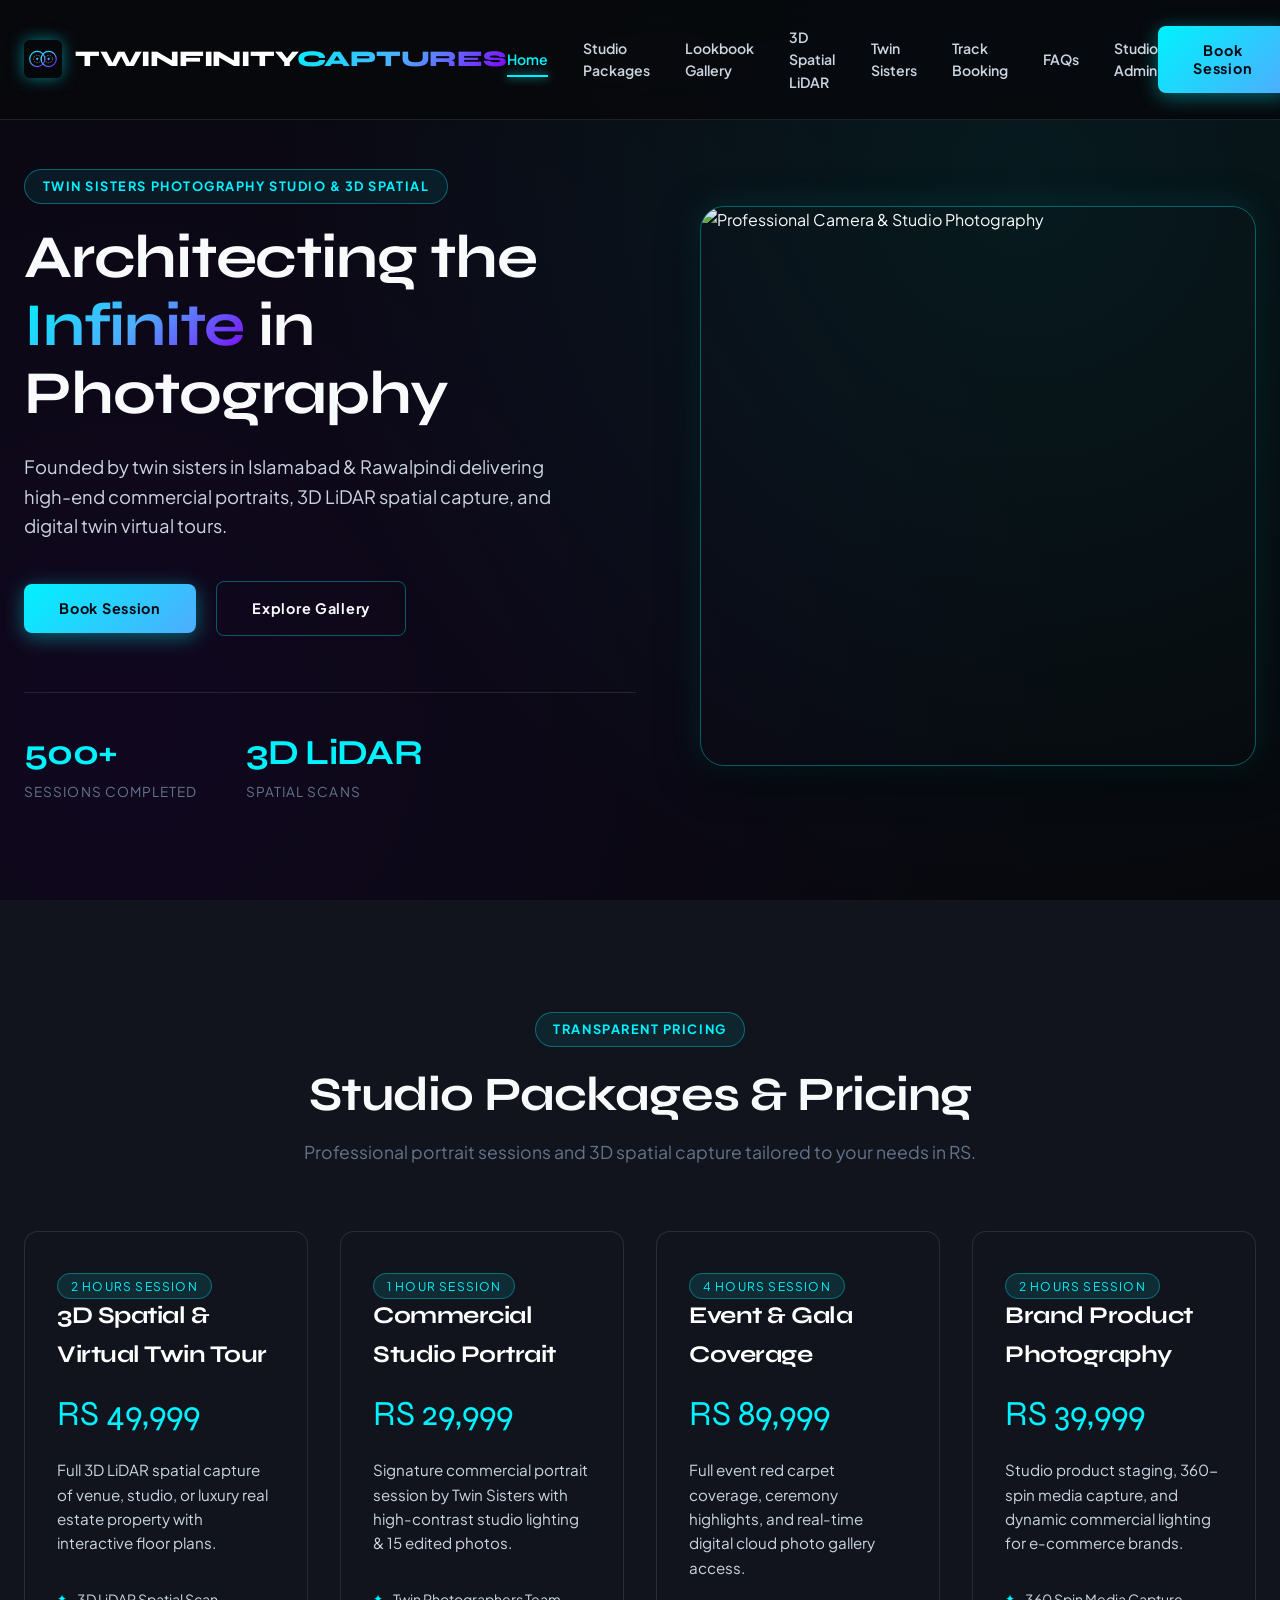
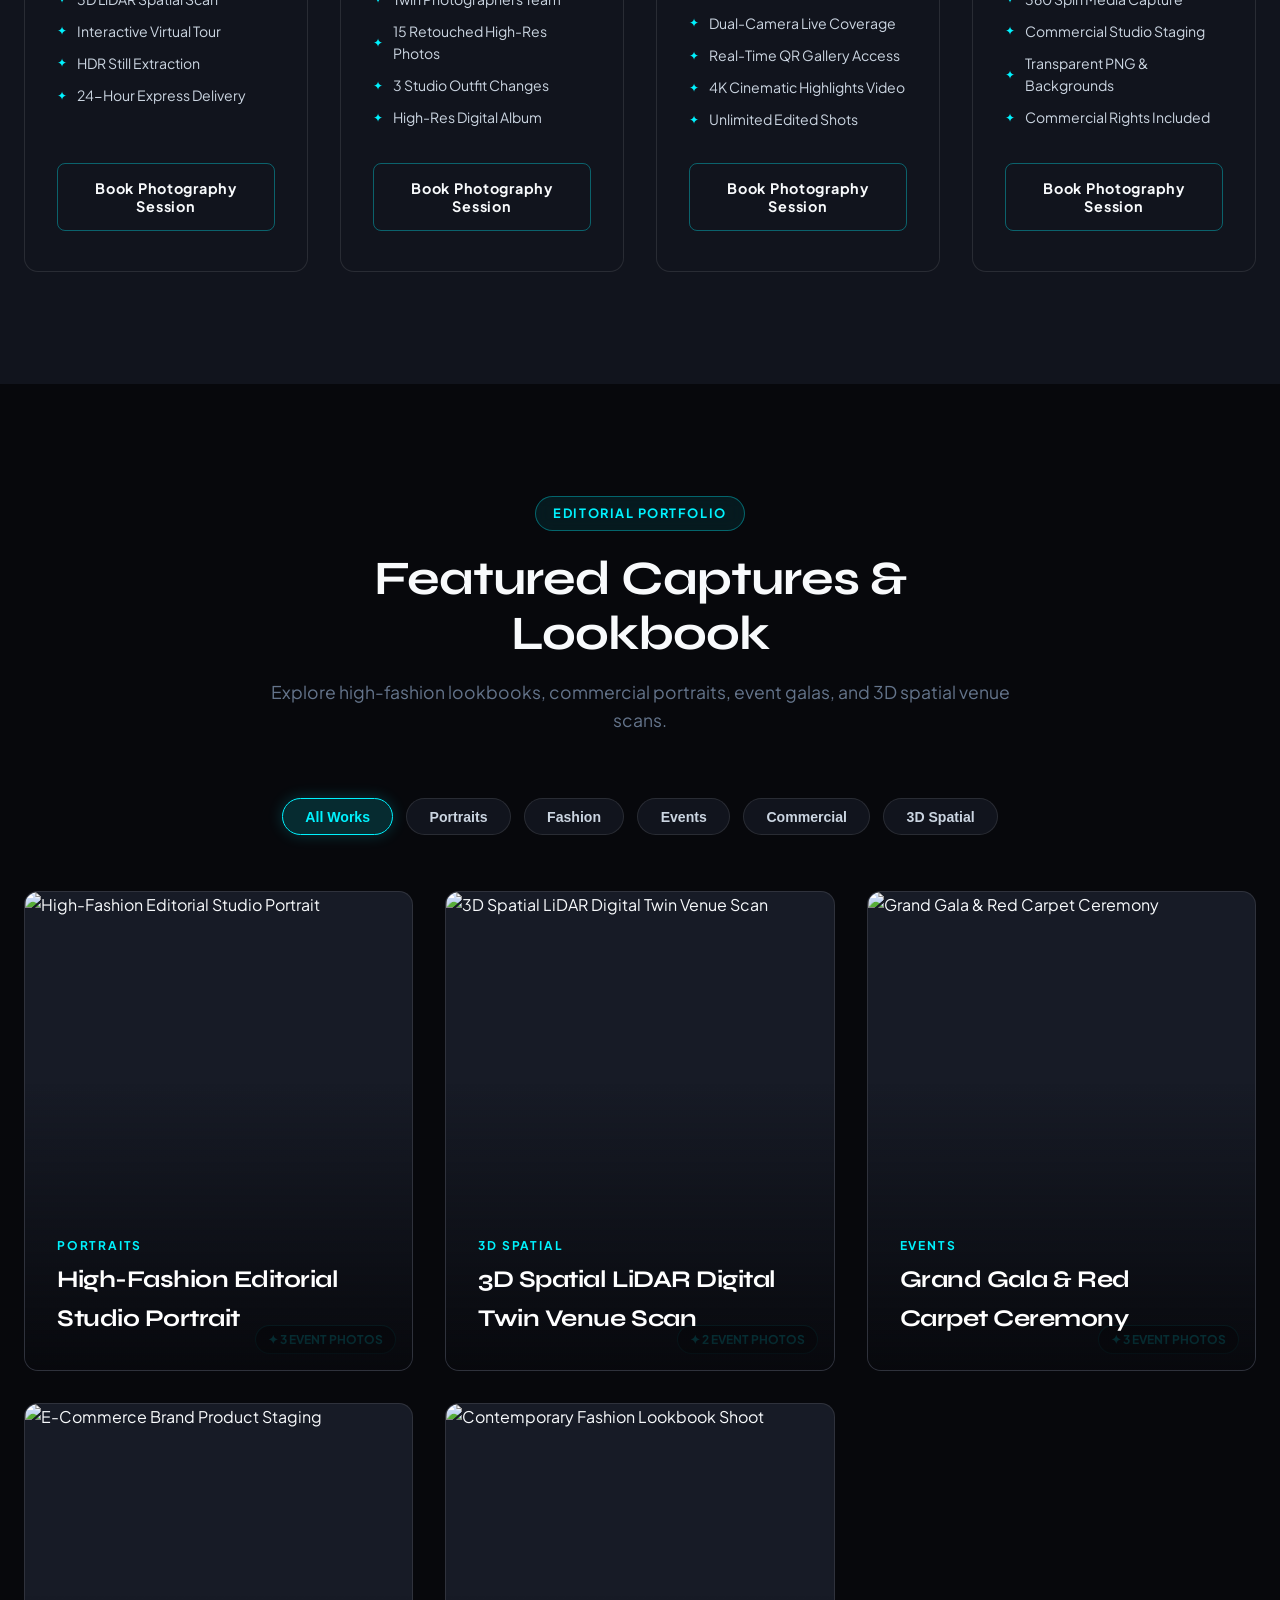
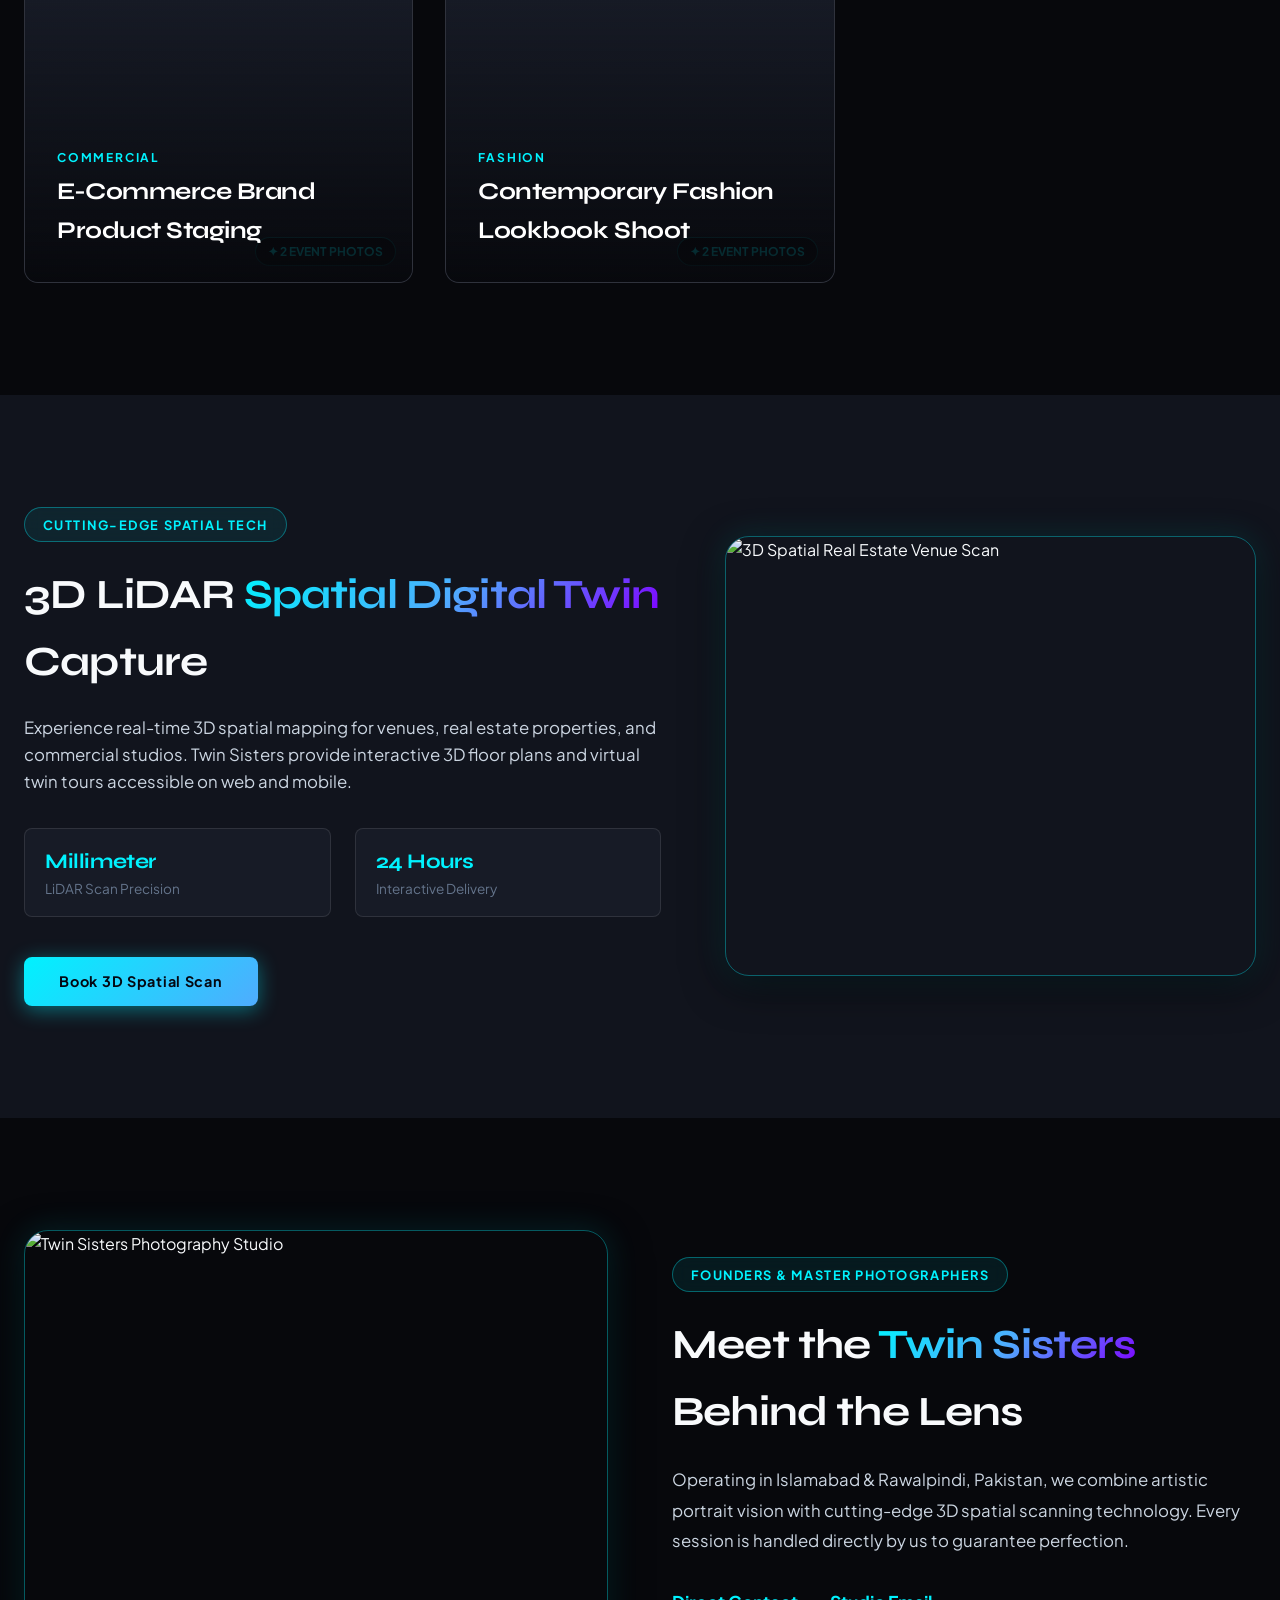
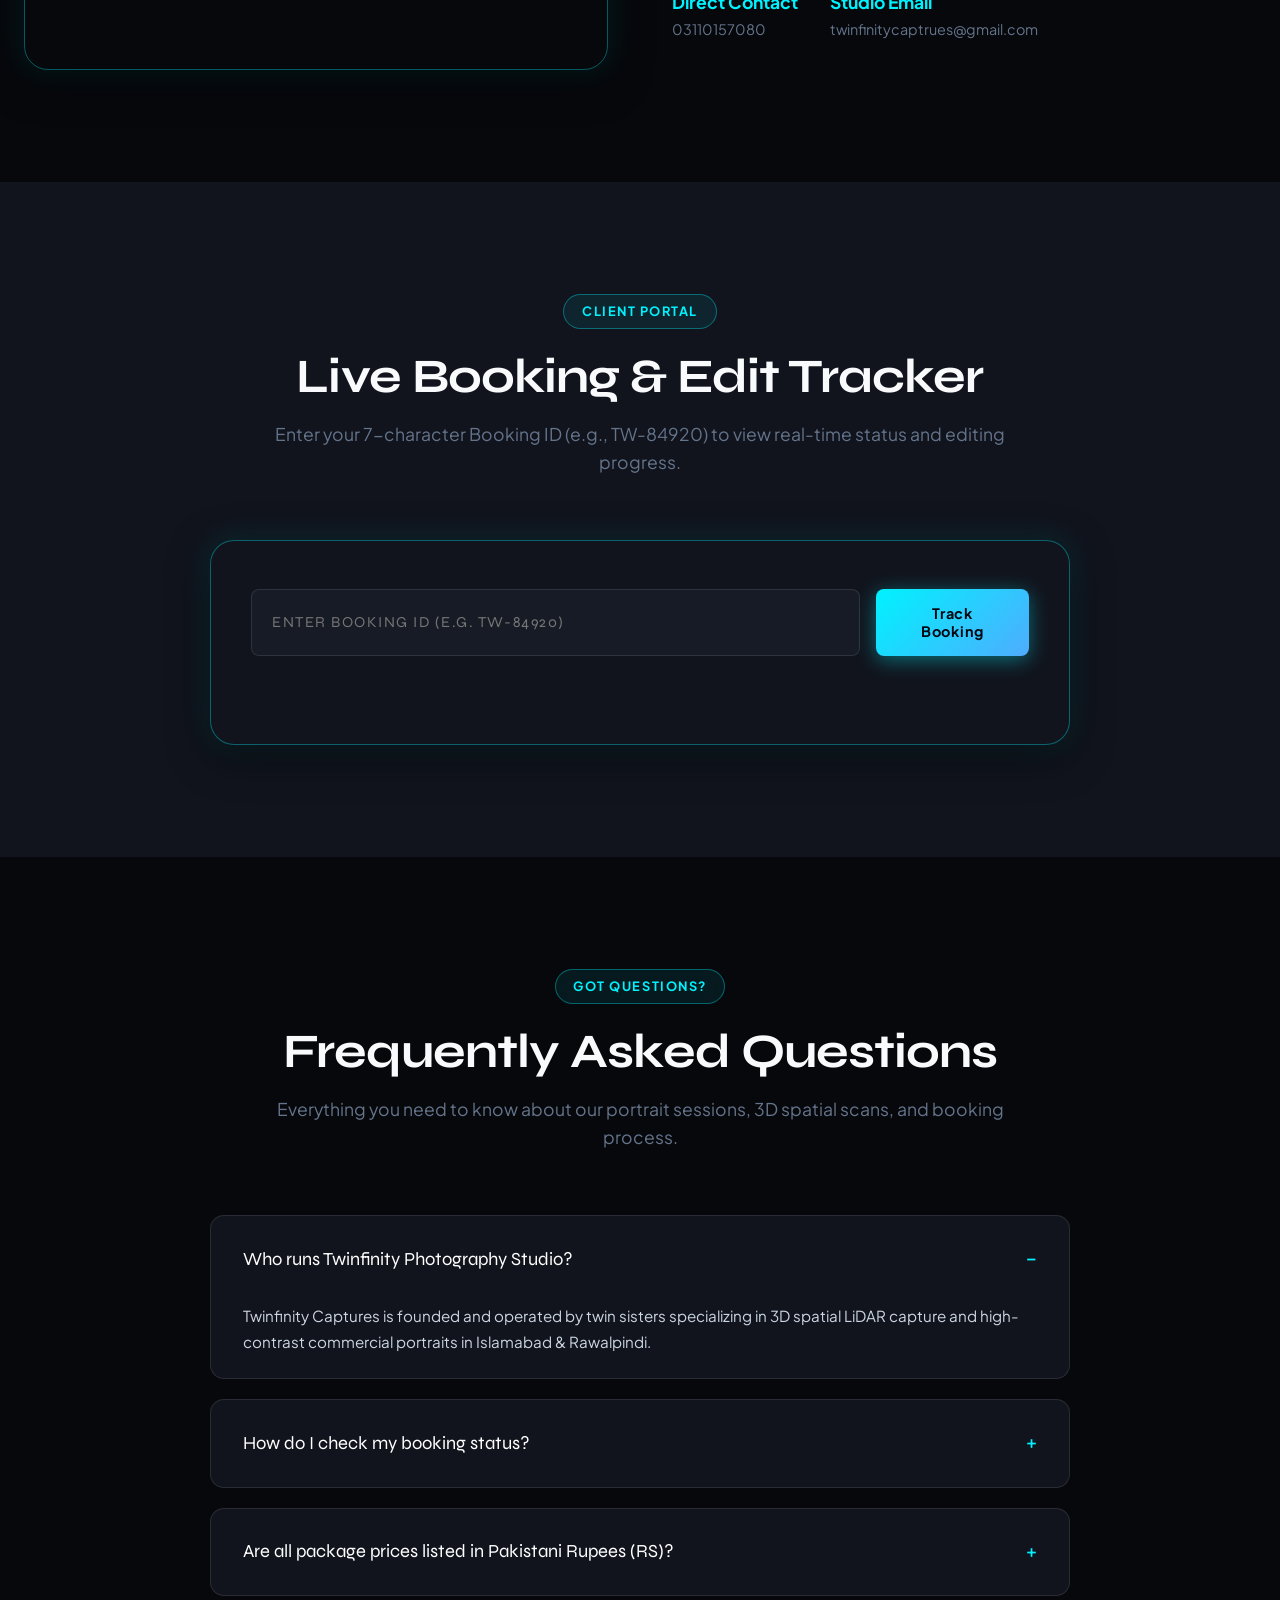
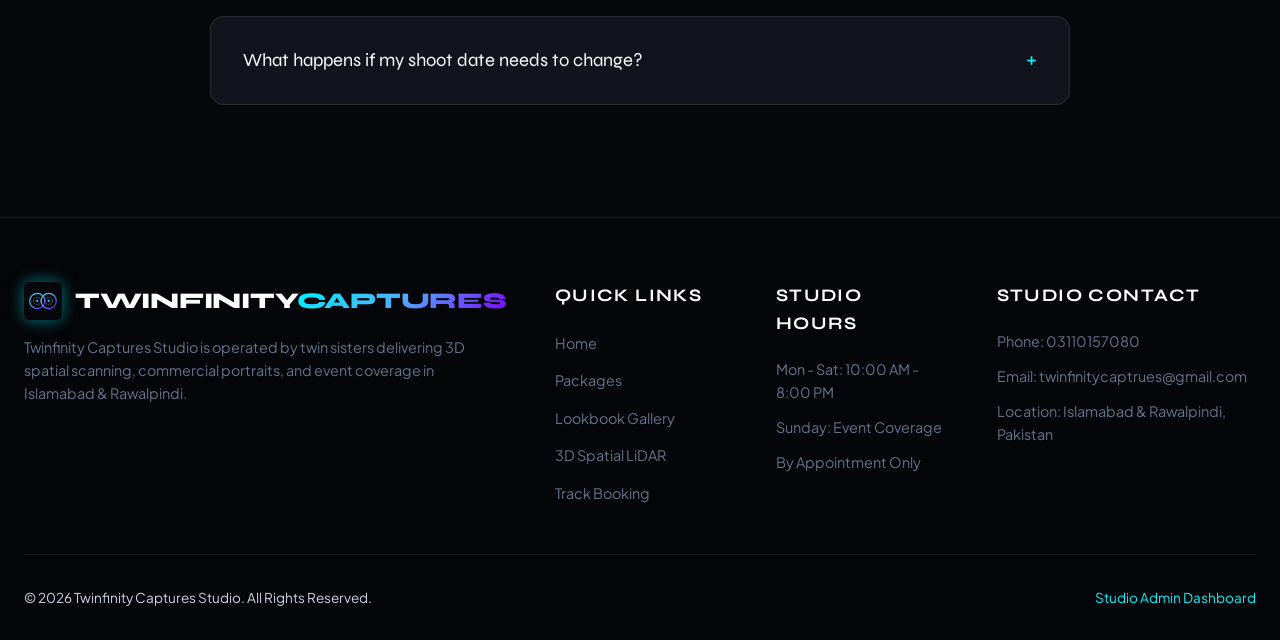
==== commit 585877db: "Final new template" ====
--- a/index.html
+++ b/index.html
@@ -3,645 +3,340 @@
 <head>
   <meta charset="UTF-8">
   <meta name="viewport" content="width=device-width, initial-scale=1.0">
-
-  <!-- SEO Title (Under 60 Chars) -->
-  <title>Twinfinity Captures | Digital Twin Studio</title>
-
-  <!-- SEO Meta Tags & Target Keywords Boost -->
-  <meta name="description" content="Twinfinity Captures Studio, operated by twin sisters, offers 3D digital twins, commercial portraits, and event photography in RS. Book online and track your booking status.">
-  <meta name="keywords" content="Twinfinity Captures, Twinfinity, twin sisters photographers, best studio photographer, 3D spatial photography, commercial portrait studio, event gala photographer, digital twin 3D tour, Twinfinity studio booking, professional portrait photography RS, studio booking tracker">
-  <meta name="author" content="Twin Sisters Studio Photographers">
-  <meta name="theme-color" content="#00F2FE">
-  <meta name="robots" content="index, follow">
-
-  <!-- Canonical URL -->
-  <link rel="canonical" href="https://twinfinity.app/">
-
-  <!-- AI Scrapers & Search Crawlers Directives -->
-  <meta name="googlebot" content="index, follow, max-image-preview:large, max-snippet:-1, max-video-preview:-1">
-  <meta name="perplexitybot" content="index, follow">
-  <meta name="bingbot" content="index, follow">
-
-  <!-- Open Graph / Facebook Social Tags -->
-  <meta property="og:type" content="website">
-  <meta property="og:url" content="https://twinfinity.app/">
-  <meta property="og:site_name" content="Twinfinity Captures">
-  <meta property="og:title" content="Twinfinity Captures | Digital Twin Studio">
-  <meta property="og:description" content="High-end 3D spatial photography by Twin Sisters, commercial portraits, and online booking tracking system.">
-  <meta property="og:image" content="https://twinfinity.app/assets/og-image.png">
-  <meta property="og:image:width" content="1200">
-  <meta property="og:image:height" content="630">
-  <meta property="og:image:alt" content="Twinfinity 3D Metallic Camera Emblem and Studio Banner">
-  <meta property="og:locale" content="en_US">
-
-  <!-- Twitter Social Tags -->
-  <meta name="twitter:card" content="summary_large_image">
-  <meta name="twitter:site" content="@twinfinityphoto">
-  <meta name="twitter:creator" content="@twinfinityphoto">
-  <meta name="twitter:title" content="Twinfinity Captures | Digital Twin Studio">
-  <meta name="twitter:description" content="Book 3D spatial digital twin photography sessions with Twin Sisters and track your booking status online.">
-  <meta name="twitter:image" content="https://twinfinity.app/assets/og-image.png">
-
-  <!-- Pure PNG Favicons & Touch Icons (NO .ico files) -->
-  <link rel="icon" type="image/png" sizes="32x32" href="assets/favicon-32.png">
-  <link rel="apple-touch-icon" sizes="180x180" href="assets/apple-touch-icon.png">
-
-  <!-- Manifest & Sitemap References -->
-  <link rel="manifest" href="site.webmanifest">
-  <link rel="sitemap" type="application/xml" href="sitemap.xml">
-
-  <!-- Stylesheet -->
+  <title>Twinfinity Captures | Fashion, Portraits &amp; 3D Spatial Photography</title>
+  <meta name="description" content="Twinfinity Captures Studio offers commercial portrait sessions, fashion lookbooks, 3D LiDAR spatial scanning, product staging, and event coverage in Islamabad &amp; Rawalpindi.">
   <link rel="stylesheet" href="css/style.css">
-
-  <!-- Three.js CDN for 3D Camera Lens Background Engine -->
-  <script src="https://cdnjs.cloudflare.com/ajax/libs/three.js/r128/three.min.js"></script>
-  <!-- Supabase Client CDN -->
   <script src="https://cdn.jsdelivr.net/npm/@supabase/supabase-js@2"></script>
-
-  <!-- JSON-LD Structured Schema (PhotographyBusiness & WebSite) -->
-  <script type="application/ld+json">
-  {
-    "@context": "https://schema.org",
-    "@type": "PhotographyBusiness",
-    "name": "Twinfinity Captures",
-    "image": "https://twinfinity.app/assets/og-image.png",
-    "logo": "https://twinfinity.app/assets/icon-512.png",
-    "@id": "https://twinfinity.app/#organization",
-    "url": "https://twinfinity.app/",
-    "telephone": "+92-311-0157080",
-    "email": "twinfinityphotography@gmail.com",
-    "priceRange": "RS",
-    "address": {
-      "@type": "PostalAddress",
-      "addressLocality": "Islamabad & Rawalpindi",
-      "addressRegion": "Federal Capital / Punjab",
-      "addressCountry": "PK"
-    },
-    "openingHoursSpecification": {
-      "@type": "OpeningHoursSpecification",
-      "dayOfWeek": [
-        "Monday", "Tuesday", "Wednesday", "Thursday", "Friday", "Saturday"
-      ],
-      "opens": "09:00",
-      "closes": "20:00"
-    },
-    "sameAs": [
-      "https://www.instagram.com/twinfinitycaptures?igsh=NmpkbWd1czlkeWtw"
-    ]
-  }
-  </script>
-
-  <style>
-    .admin-tab-btn {
-      padding: 0.5rem 1rem;
-      border-radius: var(--radius-sm);
-      background: rgba(255,255,255,0.05);
-      color: var(--text-muted);
-      border: 1px solid var(--border-color);
-      cursor: pointer;
-      font-weight: 600;
-    }
-    .admin-tab-btn.active {
-      background: var(--gradient-main);
-      color: #fff;
-      border-color: var(--primary-cyan);
-    }
-  </style>
 </head>
 <body>
 
-  <!-- Three.js 3D Camera Lens Background Canvas Container -->
-  <div id="canvas-container"></div>
-
-  <!-- Navigation Bar -->
-  <header>
-    <nav class="navbar">
-      <div class="container">
-        <a href="#" class="brand-logo">
-          <img src="assets/favicon-32.png" alt="Twinfinity Captures Emblem Logo">
-          <span>TWINFINITY CAPTURES</span>
-        </a>
-        <ul class="nav-links desktop-nav">
-          <li><a href="#services" class="nav-link">Services & Pricing</a></li>
-          <li><a href="#about" class="nav-link">Twin Sisters</a></li>
-          <li><a href="#track" class="nav-link">Track Booking</a></li>
-          <li><a href="#portfolio" class="nav-link">Portfolio</a></li>
-          <li><a href="#faq" class="nav-link">FAQs</a></li>
-          <li><a href="#" id="open-admin-btn" class="nav-link" style="color: var(--accent-gold);">Admin CMS</a></li>
-        </ul>
-        <div class="nav-actions desktop-nav">
-          <button class="btn btn-primary open-booking-modal">Book Studio Session</button>
-        </div>
-        <button id="mobile-menu-toggle" class="mobile-hamburger-btn" aria-label="Toggle Mobile Menu">
-          <span></span><span></span><span></span>
-        </button>
-      </div>
-    </nav>
-
-    <!-- Slide-out Mobile Glassmorphism Navigation Drawer -->
-    <div id="mobile-drawer" class="mobile-drawer-overlay">
-      <div class="mobile-drawer-content">
-        <div class="mobile-drawer-header">
-          <a href="#" class="brand-logo">
-            <img src="assets/favicon-32.png" alt="Twinfinity Logo">
-            <span>TWINFINITY</span>
-          </a>
-          <button id="close-mobile-drawer" class="close-btn">&times;</button>
-        </div>
-        <ul class="mobile-nav-links">
-          <li><a href="#services" class="mobile-nav-link">🏷️ Services & Pricing</a></li>
-          <li><a href="#about" class="mobile-nav-link">👯‍♀️ Meet Twin Sisters</a></li>
-          <li><a href="#track" class="mobile-nav-link">🔍 Track Booking ID</a></li>
-          <li><a href="#portfolio" class="mobile-nav-link">🖼️ Portfolio & Events</a></li>
-          <li><a href="#faq" class="mobile-nav-link">❓ FAQs</a></li>
-          <li><a href="#" id="mobile-open-admin-btn" class="mobile-nav-link" style="color: var(--accent-gold);">🔑 Admin CMS Portal</a></li>
-        </ul>
-        <div style="margin-top:2rem; text-align:center;">
-          <button class="btn btn-primary open-booking-modal" style="width:100%; padding:0.85rem;">Book Studio Session</button>
-          <div style="margin-top:1.5rem; display:flex; justify-content:center; gap:0.75rem;">
-            <a href="https://wa.me/923110157080" target="_blank" class="dynamic-wa1-btn btn btn-whatsapp" style="padding:0.4rem 1rem; font-size:0.85rem;">💬 WhatsApp Studio</a>
-          </div>
-        </div>
-      </div>
+  <!-- NAVBAR -->
+  <header class="navbar">
+    <div class="container">
+      <a href="#" class="brand-logo">
+        <img src="assets/emblem.svg" alt="Twinfinity Logo">
+        <span>TWINFINITY<span class="gradient-text">CAPTURES</span></span>
+      </a>
+      <nav class="nav-links desktop-nav">
+        <a href="#hero" class="nav-link active">Home</a>
+        <a href="#services" class="nav-link">Studio Packages</a>
+        <a href="#portfolio" class="nav-link">Lookbook Gallery</a>
+        <a href="#spatial" class="nav-link">3D Spatial LiDAR</a>
+        <a href="#about" class="nav-link">Twin Sisters</a>
+        <a href="#track" class="nav-link">Track Booking</a>
+        <a href="#faq" class="nav-link">FAQs</a>
+        <a href="admin.html" class="nav-link" target="_blank">Studio Admin</a>
+      </nav>
+      <div class="nav-actions desktop-nav">
+        <button class="btn btn-primary open-booking-modal">Book Session</button>
+      </div>
+      <button id="mobile-menu-toggle" class="mobile-hamburger-btn" aria-label="Open menu">
+        <span></span><span></span><span></span>
+      </button>
     </div>
   </header>
 
+  <!-- MOBILE DRAWER -->
+  <div id="mobile-drawer" class="mobile-drawer-overlay">
+    <div class="mobile-drawer-content">
+      <div style="display:flex; align-items:center; justify-content:space-between; margin-bottom:2.5rem;">
+        <span class="brand-logo">
+          <img src="assets/emblem.svg" alt="Logo" style="width:30px;height:30px;">
+          TWINFINITY
+        </span>
+        <button id="close-mobile-drawer" class="close-btn">&times;</button>
+      </div>
+      <ul style="list-style:none; display:flex; flex-direction:column; gap:1.5rem;">
+        <li><a href="#hero" class="mobile-nav-link" style="color:#fff; font-family:var(--font-heading); font-size:1.1rem; text-decoration:none;">Home</a></li>
+        <li><a href="#services" class="mobile-nav-link" style="color:#fff; font-family:var(--font-heading); font-size:1.1rem; text-decoration:none;">Studio Packages</a></li>
+        <li><a href="#portfolio" class="mobile-nav-link" style="color:#fff; font-family:var(--font-heading); font-size:1.1rem; text-decoration:none;">Lookbook Gallery</a></li>
+        <li><a href="#spatial" class="mobile-nav-link" style="color:#fff; font-family:var(--font-heading); font-size:1.1rem; text-decoration:none;">3D Spatial LiDAR</a></li>
+        <li><a href="#about" class="mobile-nav-link" style="color:#fff; font-family:var(--font-heading); font-size:1.1rem; text-decoration:none;">Twin Sisters</a></li>
+        <li><a href="#track" class="mobile-nav-link" style="color:#fff; font-family:var(--font-heading); font-size:1.1rem; text-decoration:none;">Track Booking</a></li>
+        <li><a href="#faq" class="mobile-nav-link" style="color:#fff; font-family:var(--font-heading); font-size:1.1rem; text-decoration:none;">FAQs</a></li>
+        <li><a href="admin.html" class="mobile-nav-link" target="_blank" style="color:var(--cyan-bright); font-family:var(--font-heading); font-size:1.1rem; text-decoration:none;">Admin Dashboard</a></li>
+      </ul>
+      <div style="margin-top:auto; padding-top:1.5rem; border-top:1px solid var(--border);">
+        <button class="btn btn-primary btn-block open-booking-modal">Book Session</button>
+      </div>
+    </div>
+  </div>
+
   <main>
-    <!-- Hero Section -->
-    <section id="hero" class="hero-section">
+    <!-- HERO SECTION -->
+    <section id="hero" class="hero">
       <div class="container">
         <div class="hero-grid">
           <div class="hero-content">
-            <div class="badge">👯‍♀️ Founded & Operated by Twin Sisters Studio Photographers</div>
-            <h1 id="dynamic-hero-title">Architecting the <span class="gradient-text">Infinite</span> in Photography</h1>
-            <p id="dynamic-hero-subtitle" class="hero-subtitle">High-end commercial portraits, 3D LiDAR spatial capture, and digital twin virtual tours by twin sisters. Book your session instantly in RS and track real-time status online.</p>
-            <div style="display:flex; gap:1rem; flex-wrap:wrap;">
-              <button class="btn btn-primary open-booking-modal">Book Session Now</button>
-              <a href="#track" class="btn btn-secondary">Track Booking Status</a>
+            <div class="badge-pill" id="dynamic-hero-badge">Twin Sisters Photography Studio &amp; 3D Spatial</div>
+            <h1 id="dynamic-hero-title" class="hero-title">Architecting the <span class="gradient-text">Infinite</span> in Photography</h1>
+            <p id="dynamic-hero-subtitle" class="hero-subtitle">Founded by twin sisters in Islamabad &amp; Rawalpindi delivering high-end commercial portraits, 3D LiDAR spatial capture, and digital twin virtual tours.</p>
+            <div class="hero-actions">
+              <button class="btn btn-primary open-booking-modal">Book Session</button>
+              <a href="#portfolio" class="btn btn-outline">Explore Gallery</a>
             </div>
             <div class="hero-stats">
-              <div class="stat-item">
-                <h4>500+</h4>
-                <p>Sessions Completed</p>
-              </div>
-              <div class="stat-item">
-                <h4>3D Lens</h4>
-                <p>Spatial LiDAR Technology</p>
-              </div>
-              <div class="stat-item">
-                <h4>Twin Sisters</h4>
-                <p>Lead Photographers</p>
+              <div class="hero-stat">
+                <h3 id="dynamic-stat1-num">500+</h3>
+                <p id="dynamic-stat1-lbl">Sessions Completed</p>
+              </div>
+              <div class="hero-stat">
+                <h3 id="dynamic-stat2-num">3D LiDAR</h3>
+                <p id="dynamic-stat2-lbl">Spatial Scans</p>
               </div>
             </div>
           </div>
-        </div>
-      </div>
-    </section>
-
-    <!-- Services Section -->
-    <section id="services" class="section-padding">
-      <div class="container">
-        <div style="text-align: center; max-width: 600px; margin: 0 auto;">
-          <h2>Studio Packages & <span class="gradient-text">Pricing (RS)</span></h2>
-          <p>Select a specialized photography package in Rupees (RS), handled directly by the Twin Sisters team.</p>
-        </div>
-        <div id="services-grid-container" class="services-grid">
-          <!-- Dynamically Rendered by JS -->
-        </div>
-      </div>
-    </section>
-
-    <!-- About Twin Sisters Section -->
-    <section id="about" class="section-padding" style="background: rgba(17, 24, 39, 0.4);">
-      <div class="container">
-        <div class="glass-card" style="display:grid; grid-template-columns:1fr 1fr; gap:3rem; align-items:center; padding:3rem;">
-          <div>
-            <div class="badge">👯‍♀️ Twin Sisters Founders</div>
-            <h2>Meet the Twin Sisters <span class="gradient-text">Behind the Camera</span></h2>
-            <p id="dynamic-about-bio">We are twin sister photographers combining fine art portraiture with state-of-the-art 3D spatial scanning. Having built Twinfinity Studio from the ground up, we personally oversee every lighting setup, photoshoot, and 3D digital twin model to deliver perfection for our clients.</p>
-            <div style="margin-top:1.5rem; display:flex; gap:1rem;">
-              <button class="btn btn-primary open-booking-modal">Work With Us</button>
-              <a href="https://wa.me/923110157080" target="_blank" class="dynamic-wa1-btn btn btn-whatsapp">Chat on WhatsApp</a>
+
+          <!-- Real Photographer / DSLR Camera High-Res Banner -->
+          <div class="hero-image-wrapper">
+            <img id="hero-main-img" src="https://images.unsplash.com/photo-1516035069371-29a1b244cc32?auto=format&fit=crop&w=1200&q=80" alt="Professional Camera &amp; Studio Photography">
+          </div>
+        </div>
+      </div>
+    </section>
+
+    <!-- STUDIO PACKAGES & PRICING -->
+    <section id="services" class="section-padding" style="background: var(--bg-surface);">
+      <div class="container">
+        <div class="section-header">
+          <div class="badge-pill">Transparent Pricing</div>
+          <h2>Studio Packages &amp; Pricing</h2>
+          <p>Professional portrait sessions and 3D spatial capture tailored to your needs in RS.</p>
+        </div>
+        <div id="services-grid-container" class="services-grid"></div>
+      </div>
+    </section>
+
+    <!-- FEATURED PORTFOLIO & CATEGORY FILTER TABS -->
+    <section id="portfolio" class="section-padding">
+      <div class="container">
+        <div class="section-header">
+          <div class="badge-pill">Editorial Portfolio</div>
+          <h2>Featured Captures &amp; Lookbook</h2>
+          <p>Explore high-fashion lookbooks, commercial portraits, event galas, and 3D spatial venue scans.</p>
+        </div>
+
+        <!-- Category Filter Buttons -->
+        <div class="portfolio-filter-bar">
+          <button class="portfolio-filter-btn active" data-category="All">All Works</button>
+          <button class="portfolio-filter-btn" data-category="Portraits">Portraits</button>
+          <button class="portfolio-filter-btn" data-category="Fashion">Fashion</button>
+          <button class="portfolio-filter-btn" data-category="Events">Events</button>
+          <button class="portfolio-filter-btn" data-category="Commercial">Commercial</button>
+          <button class="portfolio-filter-btn" data-category="3D Spatial">3D Spatial</button>
+        </div>
+
+        <!-- Dynamic Portfolio Grid -->
+        <div id="portfolio-grid-container" class="portfolio-grid"></div>
+      </div>
+    </section>
+
+    <!-- 3D SPATIAL LIDAR SCANNING DEMO -->
+    <section id="spatial" class="section-padding" style="background: var(--bg-surface);">
+      <div class="container">
+        <div style="display: grid; grid-template-columns: 1.2fr 1fr; gap: 4rem; align-items: center;">
+          <div>
+            <div class="badge-pill">Cutting-Edge Spatial Tech</div>
+            <h2 id="dynamic-spatial-title" style="font-size: 2.6rem; margin-bottom: 1.25rem;">3D LiDAR <span class="gradient-text">Spatial Digital Twin</span> Capture</h2>
+            <p id="dynamic-spatial-sub" style="font-size: 1.05rem; margin-bottom: 2rem; color: var(--text-secondary);">
+              Experience real-time 3D spatial mapping for venues, real estate properties, and commercial studios. Twin Sisters provide interactive 3D floor plans and virtual twin tours accessible on web and mobile.
+            </p>
+            <div style="display: flex; gap: 1.5rem; margin-bottom: 2.5rem;">
+              <div style="background: var(--bg-card); border: 1px solid var(--border); padding: 1rem 1.25rem; border-radius: var(--radius-sm); flex: 1;">
+                <h4 style="color: var(--cyan-bright); font-size: 1.3rem;">Millimeter</h4>
+                <p style="font-size: 0.85rem; color: var(--text-muted);">LiDAR Scan Precision</p>
+              </div>
+              <div style="background: var(--bg-card); border: 1px solid var(--border); padding: 1rem 1.25rem; border-radius: var(--radius-sm); flex: 1;">
+                <h4 style="color: var(--cyan-bright); font-size: 1.3rem;">24 Hours</h4>
+                <p style="font-size: 0.85rem; color: var(--text-muted);">Interactive Delivery</p>
+              </div>
             </div>
-          </div>
-          <div style="text-align:center;">
-            <img id="dynamic-about-img" src="assets/og-image.png" alt="Twin Sisters Studio Photographers" style="width:100%; max-height:400px; object-fit:cover; border-radius:var(--radius-md); border:1px solid var(--border-glow); box-shadow:0 15px 30px rgba(0,0,0,0.6);">
-          </div>
-        </div>
-      </div>
-    </section>
-
-    <!-- Live Booking Tracker Section -->
-    <section id="track" class="section-padding">
-      <div class="container">
-        <div class="glass-card tracker-box">
-          <h2>Live Booking <span class="gradient-text">Tracker</span></h2>
-          <p>Already booked a session? Enter your 7-character Booking Reference ID (e.g. <code>TW-84920</code>) to view live status, scheduled date, and session notes.</p>
-
-          <form id="tracker-form" class="search-bar-group">
-            <input type="text" id="tracker-id-input" class="form-input" placeholder="Enter Booking ID (e.g., TW-84920)" required>
-            <button type="submit" class="btn btn-primary" style="white-space: nowrap;">Check Status</button>
-          </form>
-
-          <div id="tracker-result-box" style="margin-top: 2rem; display: none;">
-            <!-- Real-time search result output -->
-          </div>
-        </div>
-      </div>
-    </section>
-
-    <!-- Dynamic Portfolio Section -->
-    <section id="portfolio" class="section-padding">
-      <div class="container">
-        <div style="text-align: center; max-width: 600px; margin: 0 auto; margin-bottom: 3rem;">
-          <h2>Twin Sisters <span class="gradient-text">Portfolio & Events</span></h2>
-          <p>Explore recent studio photography, 3D spatial scans, and event captures managed directly by our team.</p>
-        </div>
-        <div id="portfolio-grid-container" class="services-grid">
-          <!-- Rendered dynamically from Admin uploads -->
-        </div>
-      </div>
-    </section>
-
-    <!-- Location & Google Maps Section -->
-    <section id="location" class="section-padding" style="background: rgba(17, 24, 39, 0.4);">
-      <div class="container">
-        <div style="text-align: center; max-width: 600px; margin: 0 auto; margin-bottom: 2rem;">
-          <h2>Studio Location & <span class="gradient-text">Google Maps</span></h2>
-          <p>📍 Operating in <strong id="dynamic-location" style="color:var(--primary-cyan);">Islamabad & Rawalpindi, Pakistan</strong>. Book on-site spatial scans or studio portrait sessions.</p>
-        </div>
-        <div class="glass-card" style="padding:1rem; border-radius:var(--radius-md); overflow:hidden;">
-          <iframe id="google-maps-iframe" src="https://maps.google.com/maps?q=Islamabad,Pakistan&t=&z=12&ie=UTF8&iwloc=&output=embed" width="100%" height="380" style="border:0; border-radius:var(--radius-sm);" allowfullscreen="" loading="lazy"></iframe>
-        </div>
-      </div>
-    </section>
-
-    <!-- FAQ Section -->
+            <button class="btn btn-primary open-booking-modal" data-service="3D Spatial &amp; Virtual Twin Tour">
+              Book 3D Spatial Scan
+            </button>
+          </div>
+          <div style="border-radius: var(--radius-lg); overflow: hidden; border: 1px solid var(--border-strong); box-shadow: var(--shadow-glow); height: 440px;">
+            <img id="spatial-main-img" src="https://images.unsplash.com/photo-1600585154340-be6161a56a0c?auto=format&fit=crop&w=1000&q=80" alt="3D Spatial Real Estate Venue Scan" style="width:100%; height:100%; object-fit:cover;">
+          </div>
+        </div>
+      </div>
+    </section>
+
+    <!-- ABOUT TWIN SISTERS -->
+    <section id="about" class="section-padding">
+      <div class="container">
+        <div style="display: grid; grid-template-columns: 1fr 1fr; gap: 4rem; align-items: center;">
+          <div style="border-radius: var(--radius-lg); overflow: hidden; border: 1px solid var(--border-strong); box-shadow: var(--shadow-glow); height: 440px;">
+            <img id="about-main-img" src="https://images.unsplash.com/photo-1554048612-b6a482bc67e5?auto=format&fit=crop&w=1000&q=80" alt="Twin Sisters Photography Studio" style="width: 100%; height: 100%; object-fit: cover;">
+          </div>
+          <div>
+            <div class="badge-pill" id="dynamic-about-badge">Founders &amp; Master Photographers</div>
+            <h2 id="dynamic-about-title" style="font-size: 2.6rem; margin-bottom: 1.25rem;">Meet the <span class="gradient-text">Twin Sisters</span> Behind the Lens</h2>
+            <p id="dynamic-about-bio" style="font-size: 1.05rem; line-height: 1.8; color: var(--text-secondary); margin-bottom: 2rem;">
+              Operating in Islamabad &amp; Rawalpindi, Pakistan, we combine artistic portrait vision with cutting-edge 3D spatial scanning technology. Every session is handled directly by us to guarantee perfection.
+            </p>
+            <div style="display: flex; gap: 2rem;">
+              <div>
+                <strong style="color: var(--cyan-bright); font-size: 1.1rem; display: block;">Direct Contact</strong>
+                <span class="contact-phone-display" style="color: var(--text-muted); font-size: 0.9rem;">03110157080</span>
+              </div>
+              <div>
+                <strong style="color: var(--cyan-bright); font-size: 1.1rem; display: block;">Studio Email</strong>
+                <span class="contact-email-display" style="color: var(--text-muted); font-size: 0.9rem;">twinfinitycaptrues@gmail.com</span>
+              </div>
+            </div>
+          </div>
+        </div>
+      </div>
+    </section>
+
+    <!-- LIVE BOOKING TRACKER PORTAL -->
+    <section id="track" class="section-padding" style="background: var(--bg-surface);">
+      <div class="container">
+        <div class="section-header">
+          <div class="badge-pill">Client Portal</div>
+          <h2>Live Booking &amp; Edit Tracker</h2>
+          <p>Enter your 7-character Booking ID (e.g., TW-84920) to view real-time status and editing progress.</p>
+        </div>
+        <div class="tracking-card">
+          <div class="tracking-search-box">
+            <input type="text" id="track-booking-id-input" class="form-input" placeholder="Enter Booking ID (e.g. TW-84920)" style="font-family:var(--font-heading); text-transform:uppercase; letter-spacing:0.1em;">
+            <button id="track-booking-btn" class="btn btn-primary">Track Booking</button>
+          </div>
+          <div id="tracking-result-card" style="display:none;"></div>
+        </div>
+      </div>
+    </section>
+
+    <!-- FAQ ACCORDION -->
     <section id="faq" class="section-padding">
       <div class="container">
-        <div style="text-align: center; max-width: 600px; margin: 0 auto;">
-          <h2>Frequently Asked <span class="gradient-text">Questions</span></h2>
-          <p>Find instant answers regarding session booking, pricing in RS, and studio operations.</p>
-        </div>
-        <div id="faq-list-container" class="faq-list">
-          <!-- Rendered dynamically by JS -->
-        </div>
+        <div class="section-header">
+          <div class="badge-pill">Got Questions?</div>
+          <h2>Frequently Asked Questions</h2>
+          <p>Everything you need to know about our portrait sessions, 3D spatial scans, and booking process.</p>
+        </div>
+        <div id="faq-accordion-container" class="faq-accordion"></div>
       </div>
     </section>
   </main>
 
-  <!-- Footer -->
+  <!-- PROFESSIONAL ELEGANT BOOKING SESSION MODAL -->
+  <div id="booking-modal" class="modal-overlay">
+    <div class="modal-card">
+      <div class="modal-header">
+        <div>
+          <span style="font-size: 0.78rem; text-transform: uppercase; letter-spacing: 0.12em; color: var(--cyan-bright); font-weight: 700;">Twin Sisters Studio</span>
+          <h3 style="margin-top: 0.2rem;">Book Photography Session</h3>
+        </div>
+        <button id="close-booking-modal" class="close-btn">&times;</button>
+      </div>
+
+      <form id="booking-form">
+        <!-- Section 1: Client Info -->
+        <div class="form-section-title">✦ 1. Client Contact Details</div>
+        <div class="form-grid">
+          <div>
+            <label class="form-label" for="book-name">Full Name *</label>
+            <input type="text" id="book-name" class="form-input" placeholder="e.g. Zain Malik" required>
+          </div>
+          <div>
+            <label class="form-label" for="book-phone">Phone / WhatsApp *</label>
+            <input type="tel" id="book-phone" class="form-input" placeholder="0311 0157080" required>
+          </div>
+          <div class="form-group-full">
+            <label class="form-label" for="book-email">Email Address *</label>
+            <input type="email" id="book-email" class="form-input" placeholder="client@example.com" required>
+          </div>
+        </div>
+
+        <!-- Section 2: Session Details -->
+        <div class="form-section-title">✦ 2. Session Package &amp; Schedule</div>
+        <div class="form-grid">
+          <div class="form-group-full">
+            <label class="form-label" for="booking-service-select">Session Package *</label>
+            <select id="booking-service-select" class="form-input" required>
+              <option value="3D Spatial &amp; Virtual Twin Tour">3D Spatial &amp; Virtual Twin Tour (RS 49,999)</option>
+              <option value="Commercial Studio Portrait">Commercial Studio Portrait (RS 29,999)</option>
+              <option value="Event &amp; Gala Coverage">Event &amp; Gala Coverage (RS 89,999)</option>
+              <option value="Brand Product Photography">Brand Product Photography (RS 39,999)</option>
+            </select>
+          </div>
+          <div>
+            <label class="form-label" for="book-date">Preferred Shoot Date *</label>
+            <input type="date" id="book-date" class="form-input" required>
+          </div>
+          <div>
+            <label class="form-label" for="book-location">Location Preference *</label>
+            <select id="book-location" class="form-input" required>
+              <option value="Twinfinity Studio Shoot">Twinfinity Studio Shoot</option>
+              <option value="On-Location Outdoor Shoot">On-Location Outdoor Shoot</option>
+              <option value="Client Venue / Real Estate Property">Client Venue / Real Estate Property</option>
+            </select>
+          </div>
+        </div>
+
+        <!-- Section 3: Notes -->
+        <div class="form-section-title">✦ 3. Special Requirements</div>
+        <div class="form-group-full" style="margin-bottom: 2rem;">
+          <label class="form-label" for="book-notes">Special Requests / Outfit &amp; Lighting Notes</label>
+          <textarea id="book-notes" class="form-input" rows="3" placeholder="e.g., Specific lighting requests, outfit details, 3D LiDAR scan floor plan requirement"></textarea>
+        </div>
+
+        <button type="submit" class="btn btn-primary btn-block" style="padding: 1.1rem; font-size: 1rem;">Confirm Session Booking</button>
+      </form>
+    </div>
+  </div>
+
+  <!-- FOOTER -->
   <footer class="footer">
     <div class="container">
       <div class="footer-grid">
         <div>
-          <a href="#" class="brand-logo" style="margin-bottom:1rem;">
-            <img src="assets/favicon-32.png" alt="Twinfinity Captures Logo">
-            <span>TWINFINITY CAPTURES</span>
+          <a href="#" class="brand-logo" style="margin-bottom: 1rem;">
+            <img src="assets/emblem.svg" alt="Twinfinity Logo">
+            <span>TWINFINITY<span class="gradient-text">CAPTURES</span></span>
           </a>
-          <p>Architecting the infinite in studio photography and 3D digital twins. Operated by twin sisters in Islamabad & Rawalpindi.</p>
-          <div style="margin-top:1rem; display:flex; flex-wrap:wrap; gap:0.5rem;">
-            <a href="https://www.instagram.com/twinfinitycaptures?igsh=NmpkbWd1czlkeWtw" target="_blank" class="dynamic-insta-btn btn btn-secondary" style="padding:0.35rem 0.75rem; font-size:0.8rem;">📸 Instagram</a>
-            <a href="#" target="_blank" class="dynamic-fb-btn btn btn-secondary" style="padding:0.35rem 0.75rem; font-size:0.8rem; display:none;">📘 Facebook</a>
-            <a href="#" target="_blank" class="dynamic-yt-btn btn btn-secondary" style="padding:0.35rem 0.75rem; font-size:0.8rem; display:none;">▶️ YouTube</a>
-            <a href="#" target="_blank" class="dynamic-tiktok-btn btn btn-secondary" style="padding:0.35rem 0.75rem; font-size:0.8rem; display:none;">🎵 TikTok</a>
-          </div>
-        </div>
-        <div>
-          <h4 style="color:#fff; margin-bottom:1rem;">Navigation</h4>
-          <p><a href="#services">Services & Pricing</a></p>
-          <p><a href="#about">Twin Sisters</a></p>
-          <p><a href="#location">Studio Map</a></p>
-          <p><a href="#track">Track Booking</a></p>
-          <p><a href="#portfolio">Portfolio</a></p>
-          <p><a href="#faq">FAQs</a></p>
-        </div>
-        <div>
-          <h4 style="color:#fff; margin-bottom:1rem;">SEO & Legal Overview</h4>
-          <p title="XML Sitemap: List of canonical URLs for Google indexers"><a href="sitemap.xml" target="_blank">📄 Sitemap.xml</a> (Google Index)</p>
-          <p title="Robots Directives: Scraper & Crawler Permissions"><a href="robots.txt" target="_blank">🤖 Robots.txt</a> (Crawler Rules)</p>
-          <p title="LLMs Context: AI Bot Specs for ChatGPT & Perplexity"><a href="llms.txt" target="_blank">🧠 LLMs.txt</a> (AI Scraper Docs)</p>
-          <p title="Web Manifest: Mobile PWA App Specs"><a href="site.webmanifest" target="_blank">📱 WebManifest</a> (App Manifest)</p>
-        </div>
-        <div>
-          <h4 style="color:#fff; margin-bottom:1rem;">Contact Studio</h4>
-          <p>📧 <span id="dynamic-contact-email">twinfinityphotography@gmail.com</span></p>
-          <p>📍 Islamabad & Rawalpindi, PK</p>
-          <div style="margin-top:0.75rem; display:flex; flex-direction:column; gap:0.5rem;">
-            <a href="https://wa.me/923110157080" target="_blank" class="dynamic-wa1-btn btn btn-whatsapp" style="padding:0.4rem 1rem; font-size:0.85rem;">💬 WhatsApp: 03110157080</a>
-            <a href="https://wa.me/923151592722" target="_blank" class="dynamic-wa2-btn btn btn-whatsapp" style="padding:0.4rem 1rem; font-size:0.85rem;">💬 WhatsApp: 03151592722</a>
-          </div>
+          <p style="font-size: 0.9rem; margin-top: 1rem; color: var(--text-muted);">Twinfinity Captures Studio is operated by twin sisters delivering 3D spatial scanning, commercial portraits, and event coverage in Islamabad &amp; Rawalpindi.</p>
+        </div>
+        <div>
+          <h4 style="color: #fff; margin-bottom: 1.25rem; font-size: 1.1rem; text-transform: uppercase; letter-spacing: 0.08em;">Quick Links</h4>
+          <ul style="list-style: none; display: flex; flex-direction: column; gap: 0.75rem;">
+            <li><a href="#hero" style="color: var(--text-muted); text-decoration: none; font-size: 0.9rem;">Home</a></li>
+            <li><a href="#services" style="color: var(--text-muted); text-decoration: none; font-size: 0.9rem;">Packages</a></li>
+            <li><a href="#portfolio" style="color: var(--text-muted); text-decoration: none; font-size: 0.9rem;">Lookbook Gallery</a></li>
+            <li><a href="#spatial" style="color: var(--text-muted); text-decoration: none; font-size: 0.9rem;">3D Spatial LiDAR</a></li>
+            <li><a href="#track" style="color: var(--text-muted); text-decoration: none; font-size: 0.9rem;">Track Booking</a></li>
+          </ul>
+        </div>
+        <div>
+          <h4 style="color: #fff; margin-bottom: 1.25rem; font-size: 1.1rem; text-transform: uppercase; letter-spacing: 0.08em;">Studio Hours</h4>
+          <ul style="list-style: none; display: flex; flex-direction: column; gap: 0.75rem; color: var(--text-muted); font-size: 0.9rem;">
+            <li>Mon - Sat: 10:00 AM - 8:00 PM</li>
+            <li>Sunday: Event Coverage</li>
+            <li>By Appointment Only</li>
+          </ul>
+        </div>
+        <div>
+          <h4 style="color: #fff; margin-bottom: 1.25rem; font-size: 1.1rem; text-transform: uppercase; letter-spacing: 0.08em;">Studio Contact</h4>
+          <ul style="list-style: none; display: flex; flex-direction: column; gap: 0.75rem; color: var(--text-muted); font-size: 0.9rem;">
+            <li>Phone: <span class="contact-phone-display">03110157080</span></li>
+            <li>Email: <span class="contact-email-display">twinfinitycaptrues@gmail.com</span></li>
+            <li>Location: Islamabad &amp; Rawalpindi, Pakistan</li>
+          </ul>
         </div>
       </div>
       <div class="footer-bottom">
-        <p>&copy; 2026 Twinfinity Captures. All Rights Reserved. | <a href="#" id="footer-admin-link">Admin CMS Portal</a></p>
+        <p>&copy; 2026 Twinfinity Captures Studio. All Rights Reserved.</p>
+        <div>
+          <a href="admin.html" target="_blank" style="color: var(--cyan-bright); text-decoration: none;">Studio Admin Dashboard</a>
+        </div>
       </div>
     </div>
   </footer>
 
-  <!-- ==========================================================================
-       MODALS
-       ========================================================================== -->
-
-  <!-- 1. Client Booking Modal -->
-  <div id="booking-modal" class="modal-overlay">
-    <div class="modal-content">
-      <div class="modal-header">
-        <h3>Book Photography <span class="gradient-text">Session</span></h3>
-        <button id="close-booking-modal" class="close-btn">&times;</button>
-      </div>
-      <form id="booking-form">
-        <div class="form-group">
-          <label for="client-name">Your Full Name</label>
-          <input type="text" id="client-name" class="form-input" placeholder="e.g. Sarah Jenkins" required>
-        </div>
-        <div class="form-group">
-          <label for="client-email">Email Address (For Gmail Notifications)</label>
-          <input type="email" id="client-email" class="form-input" placeholder="name@domain.com" required>
-        </div>
-        <div class="form-group">
-          <label for="client-phone">Phone / WhatsApp Number</label>
-          <input type="tel" id="client-phone" class="form-input" placeholder="+1 555 019 2834" required>
-        </div>
-        <div class="form-group">
-          <label for="booking-service">Select Package (Prices in RS)</label>
-          <select id="booking-service" class="form-select" required>
-            <!-- Populated dynamically -->
-          </select>
-        </div>
-        <div style="display:grid; grid-template-columns:1fr 1fr; gap:1rem;">
-          <div class="form-group">
-            <label for="booking-date">Preferred Date</label>
-            <input type="date" id="booking-date" class="form-input" required>
-          </div>
-          <div class="form-group">
-            <label for="booking-time">Time Slot</label>
-            <select id="booking-time" class="form-select" required>
-              <option value="10:00 AM">10:00 AM</option>
-              <option value="01:00 PM">01:00 PM</option>
-              <option value="04:00 PM">04:00 PM</option>
-              <option value="07:00 PM">07:00 PM</option>
-            </select>
-          </div>
-        </div>
-        <div class="form-group">
-          <label for="booking-notes">Special Requests / Studio Location Notes</label>
-          <textarea id="booking-notes" rows="3" class="form-input" placeholder="Specify indoor studio or on-location site visit..."></textarea>
-        </div>
-        <button type="submit" class="btn btn-primary" style="width:100%; margin-top:1rem;">Confirm Booking Request</button>
-      </form>
-    </div>
-  </div>
-
-  <!-- 2. Booking Success Modal -->
-  <div id="success-modal" class="modal-overlay">
-    <div class="modal-content" style="text-align:center;">
-      <div style="font-size:3rem; margin-bottom:1rem;">🎉</div>
-      <h2 style="margin-bottom:0.5rem;">Booking Submitted <span class="gradient-text">Successfully!</span></h2>
-      <p>Your unique Booking Reference ID is:</p>
-      <div style="font-size:2rem; font-weight:800; color:var(--primary-cyan); letter-spacing:0.1em; margin:1rem 0; padding:1rem; background:rgba(0,242,254,0.1); border-radius:var(--radius-md); border:1px dashed var(--primary-cyan);" id="success-booking-id">
-        TW-84920
-      </div>
-      <p style="font-size:0.9rem; margin-bottom:1.5rem;">A confirmation email has been dispatched to your address and to <code>twinfinityphotography@gmail.com</code>.</p>
-      <div style="display:flex; gap:1rem; justify-content:center;">
-        <a id="success-wa-btn" href="#" target="_blank" class="btn btn-whatsapp">Send via WhatsApp</a>
-        <button onclick="document.getElementById('success-modal').classList.remove('active')" class="btn btn-secondary">Close Window</button>
-      </div>
-    </div>
-  </div>
-
-  <!-- 3. Admin Password Gate Modal -->
-  <div id="admin-modal" class="modal-overlay">
-    <div class="modal-content" style="max-width:450px;">
-      <div class="modal-header">
-        <h3>Twin Sisters Admin <span class="gradient-text">Login</span></h3>
-        <button id="close-admin-btn" class="close-btn">&times;</button>
-      </div>
-      <form id="admin-login-form">
-        <div class="form-group">
-          <label for="admin-pass-input">Enter Admin Password</label>
-          <input type="password" id="admin-pass-input" class="form-input" placeholder="Password required..." required>
-        </div>
-        <button type="submit" class="btn btn-primary" style="width:100%; margin-top:1rem;">Authenticate</button>
-      </form>
-    </div>
-  </div>
-
-  <!-- 4. Full Tabbed Admin CMS Dashboard Modal -->
-  <div id="admin-dashboard-modal" class="modal-overlay">
-    <div class="modal-content" style="max-width:1150px;">
-      <div class="modal-header">
-        <h3>Twin Sisters Studio <span class="gold-text">Admin CMS Center</span></h3>
-        <div>
-          <button onclick="window.AdminPortal.logout(); document.getElementById('admin-dashboard-modal').classList.remove('active');" class="btn btn-secondary" style="padding:0.4rem 1rem; font-size:0.85rem;">Logout</button>
-          <button onclick="document.getElementById('admin-dashboard-modal').classList.remove('active')" class="close-btn" style="margin-left:1rem;">&times;</button>
-        </div>
-      </div>
-
-      <!-- Tab Buttons Navigation -->
-      <div style="display:flex; gap:0.5rem; margin-bottom:1.5rem; flex-wrap:wrap; border-bottom:1px solid var(--border-color); padding-bottom:1rem;">
-        <button id="admin-btn-bookings" onclick="window.AdminPortal.switchTab('bookings')" class="admin-tab-btn active">📅 Bookings</button>
-        <button id="admin-btn-services" onclick="window.AdminPortal.switchTab('services')" class="admin-tab-btn">📷 Services (RS)</button>
-        <button id="admin-btn-gallery" onclick="window.AdminPortal.switchTab('gallery')" class="admin-tab-btn">🖼️ Upload Photos</button>
-        <button id="admin-btn-content" onclick="window.AdminPortal.switchTab('content')" class="admin-tab-btn">✍️ Site & Bio Content</button>
-        <button id="admin-btn-faqs" onclick="window.AdminPortal.switchTab('faqs')" class="admin-tab-btn">❓ FAQs</button>
-      </div>
-
-      <!-- Tab 1: Bookings Management -->
-      <div id="admin-tab-bookings" class="admin-tab-content">
-        <h4 style="margin-bottom:1rem; color:var(--primary-cyan);">Client Bookings & Status Control</h4>
-        <div class="admin-table-wrapper">
-          <table class="admin-table">
-            <thead>
-              <tr>
-                <th>ID</th>
-                <th>Client Info</th>
-                <th>Service</th>
-                <th>Date & Time</th>
-                <th>Status</th>
-                <th>Update Status</th>
-                <th>Actions</th>
-              </tr>
-            </thead>
-            <tbody id="admin-bookings-table-body">
-              <!-- Rendered by admin.js -->
-            </tbody>
-          </table>
-        </div>
-      </div>
-
-      <!-- Tab 2: Services & Pricing Manager (RS) -->
-      <div id="admin-tab-services" class="admin-tab-content" style="display:none;">
-        <h4 style="margin-bottom:1rem; color:var(--primary-cyan);">Manage Packages & Pricing (RS)</h4>
-        <form onsubmit="event.preventDefault(); window.AdminPortal.addNewService(document.getElementById('ns-title').value, document.getElementById('ns-price').value, document.getElementById('ns-duration').value, document.getElementById('ns-desc').value); this.reset();" style="margin-bottom:1.5rem; background:rgba(0,0,0,0.3); padding:1rem; border-radius:var(--radius-sm);">
-          <div style="display:grid; grid-template-columns:2fr 1fr 1fr; gap:1rem; margin-bottom:0.75rem;">
-            <input type="text" id="ns-title" class="form-input" placeholder="Service Name" required>
-            <input type="text" id="ns-price" class="form-input" placeholder="Price (e.g. RS 49,999)" required>
-            <input type="text" id="ns-duration" class="form-input" placeholder="Duration (e.g. 2 Hours)" required>
-          </div>
-          <input type="text" id="ns-desc" class="form-input" placeholder="Package Description" required style="margin-bottom:0.75rem;">
-          <button type="submit" class="btn btn-primary" style="padding:0.4rem 1rem;">Add New Package</button>
-        </form>
-        <div id="admin-services-list"></div>
-      </div>
-
-      <!-- Tab 3: Multi-Photo Event Gallery Uploader -->
-      <div id="admin-tab-gallery" class="admin-tab-content" style="display:none;">
-        <h4 style="margin-bottom:1rem; color:var(--primary-cyan);">Upload Twin Sisters & Event Photos (Select Multiple Photos for Album)</h4>
-        <form id="admin-gallery-form" onsubmit="event.preventDefault(); window.AdminPortal.uploadPhoto(document.getElementById('up-file').files, document.getElementById('up-title').value, document.getElementById('up-cat').value, document.getElementById('up-desc').value);" style="margin-bottom:1.5rem; background:rgba(0,0,0,0.3); padding:1rem; border-radius:var(--radius-sm);">
-          <div style="display:grid; grid-template-columns:1fr 1fr 1fr; gap:1rem; margin-bottom:0.75rem;">
-            <input type="file" id="up-file" class="form-input" accept="image/*" multiple required>
-            <input type="text" id="up-title" class="form-input" placeholder="Event / Album Title" required>
-            <input type="text" id="up-cat" class="form-input" placeholder="Category (e.g. Events, Portraits, 3D)" required>
-          </div>
-          <input type="text" id="up-desc" class="form-input" placeholder="Event Album Description" required style="margin-bottom:0.75rem;">
-          <button type="submit" class="btn btn-primary" style="padding:0.4rem 1rem;">Upload Event Album</button>
-        </form>
-        <div id="admin-gallery-grid" style="display:grid; grid-template-columns:repeat(auto-fit, minmax(200px, 1fr)); gap:1rem;"></div>
-      </div>
-
-      <!-- Tab 4: Site Content & Studio Details Editor -->
-      <div id="admin-tab-content" class="admin-tab-content" style="display:none;">
-        <h4 style="margin-bottom:1rem; color:var(--primary-cyan);">Edit Twin Sisters Story, WhatsApp Numbers, Instagram & Maps Links</h4>
-        <form onsubmit="event.preventDefault(); window.AdminPortal.saveSiteContent();" style="background:rgba(0,0,0,0.3); padding:1rem; border-radius:var(--radius-sm);">
-          <div style="display:grid; grid-template-columns:1fr 1fr; gap:1rem;">
-            <div class="form-group">
-              <label>WhatsApp Number 1</label>
-              <input type="text" id="edit-wa1" class="form-input" placeholder="03110157080">
-            </div>
-            <div class="form-group">
-              <label>WhatsApp Number 2</label>
-              <input type="text" id="edit-wa2" class="form-input" placeholder="03151592722">
-            </div>
-          </div>
-          <div style="display:grid; grid-template-columns:1fr 1fr; gap:1rem;">
-            <div class="form-group">
-              <label>Instagram Profile URL</label>
-              <input type="url" id="edit-instagram" class="form-input" placeholder="https://www.instagram.com/twinfinitycaptures...">
-            </div>
-            <div class="form-group">
-              <label>Facebook Page URL</label>
-              <input type="url" id="edit-facebook" class="form-input" placeholder="https://facebook.com/twinfinityphotography">
-            </div>
-          </div>
-          <div style="display:grid; grid-template-columns:1fr 1fr; gap:1rem;">
-            <div class="form-group">
-              <label>YouTube Channel URL</label>
-              <input type="url" id="edit-youtube" class="form-input" placeholder="https://youtube.com/@twinfinity">
-            </div>
-            <div class="form-group">
-              <label>TikTok Profile URL</label>
-              <input type="url" id="edit-tiktok" class="form-input" placeholder="https://tiktok.com/@twinfinity">
-            </div>
-          </div>
-          <div style="display:grid; grid-template-columns:1fr 1fr; gap:1rem;">
-            <div class="form-group">
-              <label>Studio Location City/Region</label>
-              <input type="text" id="edit-location" class="form-input" placeholder="Islamabad & Rawalpindi, Pakistan">
-            </div>
-            <div class="form-group">
-              <label>Studio Contact Email</label>
-              <input type="email" id="edit-contact-email" class="form-input" placeholder="twinfinityphotography@gmail.com">
-            </div>
-          </div>
-          <div class="form-group">
-            <label>Google Maps Embed URL</label>
-            <input type="url" id="edit-maps-url" class="form-input" placeholder="https://maps.google.com/maps?q=Islamabad,Pakistan...">
-          </div>
-          <div class="form-group">
-            <label>Hero Main Headline</label>
-            <input type="text" id="edit-hero-title" class="form-input">
-          </div>
-          <div class="form-group">
-            <label>Hero Subtitle</label>
-            <input type="text" id="edit-hero-subtitle" class="form-input">
-          </div>
-          <div class="form-group" style="background:rgba(0,242,254,0.05); padding:1rem; border-radius:var(--radius-sm); border:1px dashed var(--primary-cyan);">
-            <label style="color:var(--primary-cyan); font-weight:700;">👯‍♀️ Upload Twin Sisters Founders Photo</label>
-            <div style="display:flex; gap:1rem; align-items:center; margin-top:0.5rem;">
-              <img id="admin-about-preview-img" src="assets/og-image.png" style="width:70px; height:70px; object-fit:cover; border-radius:var(--radius-sm); border:1px solid var(--border-glow);">
-              <input type="file" id="edit-about-file" class="form-input" accept="image/*">
-            </div>
-          </div>
-          <div class="form-group">
-            <label>Twin Sisters Bio Text</label>
-            <textarea id="edit-about-bio" rows="3" class="form-input"></textarea>
-          </div>
-          <button type="submit" class="btn btn-primary">Save All Studio & Founder Details</button>
-        </form>
-      </div>
-
-      <!-- Tab 5: FAQ Manager -->
-      <div id="admin-tab-faqs" class="admin-tab-content" style="display:none;">
-        <h4 style="margin-bottom:1rem; color:var(--primary-cyan);">Manage Studio FAQs</h4>
-        <form onsubmit="event.preventDefault(); window.AdminPortal.addNewFAQ(document.getElementById('faq-q').value, document.getElementById('faq-a').value); this.reset();" style="margin-bottom:1.5rem; background:rgba(0,0,0,0.3); padding:1rem; border-radius:var(--radius-sm);">
-          <input type="text" id="faq-q" class="form-input" placeholder="Question" required style="margin-bottom:0.75rem;">
-          <input type="text" id="faq-a" class="form-input" placeholder="Answer" required style="margin-bottom:0.75rem;">
-          <button type="submit" class="btn btn-primary" style="padding:0.4rem 1rem;">Add FAQ</button>
-        </form>
-        <div id="admin-faq-list"></div>
-      </div>
-
-  <!-- 5. Dedicated Full Album Details & Multi-Photo Showcase Modal -->
-  <div id="album-details-modal" class="modal-overlay">
-    <div class="modal-content" style="max-width:1050px; padding:2rem;">
-      <div class="modal-header" style="margin-bottom:1rem; border-bottom:1px solid var(--border-color); padding-bottom:1rem;">
-        <div>
-          <div id="album-modal-badge" class="badge" style="margin-bottom:0.4rem;">Category</div>
-          <h2 id="album-modal-title" style="margin:0; color:var(--primary-cyan); font-size:1.6rem;">Album Title</h2>
-        </div>
-        <button onclick="document.getElementById('album-details-modal').classList.remove('active')" class="close-btn">&times;</button>
-      </div>
-
-      <div style="margin-bottom:1.5rem; background:rgba(0,0,0,0.3); padding:1rem; border-radius:var(--radius-sm); border-left:3px solid var(--primary-cyan);">
-        <h4 style="color:#fff; margin-bottom:0.3rem;">Album Overview & Event Details</h4>
-        <p id="album-modal-desc" style="font-size:0.95rem; color:var(--text-muted); line-height:1.6; margin:0;"></p>
-      </div>
-
-      <h4 style="margin-bottom:1rem; color:var(--accent-gold); display:flex; justify-content:space-between; align-items:center;">
-        <span>📷 Event Gallery Photos (<span id="album-modal-photo-count">0</span> Photos)</span>
-        <span style="font-size:0.8rem; font-weight:normal; color:var(--text-dim);">Click any photo to view full screen carousel</span>
-      </h4>
-
-      <div id="album-modal-photo-grid" style="display:grid; grid-template-columns:repeat(auto-fill, minmax(220px, 1fr)); gap:1rem; max-height:50vh; overflow-y:auto; padding-right:0.5rem;">
-        <!-- Rendered dynamically by JS -->
-      </div>
-
-      <div style="margin-top:1.5rem; padding-top:1rem; border-top:1px solid var(--border-color); display:flex; justify-content:space-between; align-items:center;">
-        <button onclick="document.getElementById('album-details-modal').classList.remove('active')" class="btn btn-secondary">Close Album</button>
-        <button class="btn btn-primary open-booking-modal">Book Session For This Category</button>
-      </div>
-    </div>
-  </div>
-
-  <!-- 6. Interactive Multi-Image Event Gallery Lightbox Carousel Modal -->
-  <div id="lightbox-modal" class="modal-overlay">
-    <div class="modal-content" style="max-width:900px; text-align:center; padding:1.5rem;">
-      <div class="modal-header" style="margin-bottom:1rem; padding-bottom:0.5rem;">
-        <div>
-          <h3 id="lightbox-title" style="margin:0; color:var(--primary-cyan);">Event Gallery Album</h3>
-          <p id="lightbox-desc" style="font-size:0.85rem; color:var(--text-muted); margin-top:0.25rem;"></p>
-        </div>
-        <button onclick="document.getElementById('lightbox-modal').classList.remove('active')" class="close-btn">&times;</button>
-      </div>
-
-      <div style="position:relative; margin-bottom:1rem; display:flex; align-items:center; justify-content:center;">
-        <button onclick="window.prevLightboxSlide()" class="btn btn-secondary" style="position:absolute; left:10px; top:50%; transform:translateY(-50%); z-index:10; border-radius:50%; width:44px; height:44px; padding:0;">❮</button>
-        <img id="lightbox-main-img" src="" alt="Twinfinity Photography Event Capture" style="max-height:60vh; width:auto; max-width:100%; border-radius:var(--radius-md); border:1px solid var(--border-glow); box-shadow:0 15px 30px rgba(0,0,0,0.8);">
-        <button onclick="window.nextLightboxSlide()" class="btn btn-secondary" style="position:absolute; right:10px; top:50%; transform:translateY(-50%); z-index:10; border-radius:50%; width:44px; height:44px; padding:0;">❯</button>
-      </div>
-
-      <div id="lightbox-counter" style="font-weight:700; color:var(--accent-gold); margin-bottom:0.75rem; font-size:0.9rem;"></div>
-
-      <div id="lightbox-thumbnails" style="display:flex; gap:0.5rem; justify-content:center; overflow-x:auto; padding:0.5rem 0;"></div>
-    </div>
-  </div>
-
-  <!-- JavaScript Modules -->
   <script src="js/supabase.js"></script>
   <script src="js/email_service.js"></script>
-  <script src="js/admin.js"></script>
   <script src="js/main.js"></script>
-  <script src="js/coin3d.js"></script>
 </body>
 </html>
--- a/css/style.css
+++ b/css/style.css
@@ -1,42 +1,40 @@
 /* ==========================================================================
-   Twinfinity Photography - Core Design System & CSS Architecture
+   TWINFINITY CAPTURES - Fashion & Photography Studio Design System
+   High-Contrast Editorial Typography, Dynamic Filter Tabs & Motion FX
    ========================================================================== */
 
-@import url('https://fonts.googleapis.com/css2?family=Inter:wght@300;400;500;600;700&family=Outfit:wght@400;500;600;700;800&display=swap');
+@import url('https://fonts.googleapis.com/css2?family=Plus+Jakarta+Sans:ital,wght@0,300;0,400;0,500;0,600;0,700;0,800;1,400&family=Syne:wght@500;600;700;800&display=swap');
 
 :root {
-  --bg-dark: #0b0f19;
-  --bg-card: rgba(17, 24, 39, 0.75);
-  --bg-card-hover: rgba(31, 41, 55, 0.85);
-  --border-color: rgba(255, 255, 255, 0.12);
-  --border-glow: rgba(0, 242, 254, 0.3);
-  
-  --primary-cyan: #00f2fe;
-  --primary-purple: #7f00ff;
-  --accent-gold: #ffd700;
-  
-  --text-main: #f3f4f6;
-  --text-muted: #9ca3af;
-  --text-dim: #6b7280;
-  
-  --gradient-main: linear-gradient(135deg, #00f2fe 0%, #7f00ff 100%);
-  --gradient-gold: linear-gradient(135deg, #ffd700 0%, #ff8c00 100%);
-  --gradient-dark: linear-gradient(180deg, rgba(11, 15, 25, 0.8) 0%, rgba(11, 15, 25, 0.98) 100%);
-  
-  --font-heading: 'Outfit', -apple-system, BlinkMacSystemFont, sans-serif;
-  --font-body: 'Inter', -apple-system, BlinkMacSystemFont, sans-serif;
-  
+  --bg-dark: #07080c;
+  --bg-primary: #0b0d14;
+  --bg-surface: #11141d;
+  --bg-card: #171b26;
+  --bg-card-hover: #1f2433;
+
+  --cyan-bright: #00f2fe;
+  --cyan-deep: #4facfe;
+  --violet-glow: #7f00ff;
+  --gold-glow: #c5a059;
+
+  --text-primary: #f8fafc;
+  --text-secondary: #cbd5e1;
+  --text-muted: #64748b;
+
+  --border: rgba(255, 255, 255, 0.1);
+  --border-strong: rgba(0, 242, 254, 0.35);
+
+  --font-heading: 'Syne', sans-serif;
+  --font-body: 'Plus Jakarta Sans', sans-serif;
+
   --radius-sm: 8px;
-  --radius-md: 16px;
+  --radius-md: 14px;
   --radius-lg: 24px;
-  --radius-full: 9999px;
-
-  --transition-fast: 0.2s cubic-bezier(0.4, 0, 0.2, 1);
-  --transition-normal: 0.3s cubic-bezier(0.4, 0, 0.2, 1);
-  --shadow-glow: 0 0 25px rgba(0, 242, 254, 0.25);
-}
-
-/* Global Reset */
+  --shadow-glow: 0 10px 40px rgba(0, 0, 0, 0.6), 0 0 30px rgba(0, 242, 254, 0.15);
+  --transition: all 0.35s cubic-bezier(0.16, 1, 0.3, 1);
+}
+
+/* Reset & Global */
 *, *::before, *::after {
   box-sizing: border-box;
   margin: 0;
@@ -46,785 +44,809 @@
 html {
   scroll-behavior: smooth;
   font-size: 16px;
+}
+
+body {
   background-color: var(--bg-dark);
-  color: var(--text-main);
+  color: var(--text-primary);
   font-family: var(--font-body);
-}
-
-body {
+  line-height: 1.6;
   overflow-x: hidden;
-  line-height: 1.6;
-  min-height: 100vh;
-  position: relative;
-}
-
-/* Background ThreeJS Canvas Container */
-#canvas-container {
-  position: fixed;
-  top: 0;
-  left: 0;
-  width: 100vw;
-  height: 100vh;
-  z-index: -1;
-  pointer-events: none;
-}
-
-/* Typography Defaults */
-h1, h2, h3, h4, h5, h6 {
+  -webkit-font-smoothing: antialiased;
+}
+
+/* Typography */
+h1, h2, h3, h4, .brand-title {
   font-family: var(--font-heading);
-  color: var(--text-main);
-  line-height: 1.2;
+  letter-spacing: -0.02em;
   font-weight: 700;
-}
-
-h1 {
-  font-size: clamp(2.5rem, 5vw, 4.2rem);
-  letter-spacing: -0.02em;
-}
-
-h2 {
-  font-size: clamp(1.8rem, 3.5vw, 2.8rem);
-  margin-bottom: 1rem;
-}
-
-h3 {
-  font-size: 1.4rem;
+  color: var(--text-primary);
 }
 
 p {
-  color: var(--text-muted);
-  font-size: 1.05rem;
-}
-
-a {
-  color: var(--primary-cyan);
-  text-decoration: none;
-  transition: color var(--transition-fast);
-}
-
-a:hover {
-  color: #fff;
+  color: var(--text-secondary);
 }
 
 .gradient-text {
-  background: var(--gradient-main);
+  background: linear-gradient(135deg, var(--cyan-bright) 0%, var(--cyan-deep) 50%, var(--violet-glow) 100%);
   -webkit-background-clip: text;
   -webkit-text-fill-color: transparent;
-  display: inline-block;
-}
-
-.gold-text {
-  background: var(--gradient-gold);
-  -webkit-background-clip: text;
-  -webkit-text-fill-color: transparent;
-  display: inline-block;
-}
-
-/* Layout Containers */
+}
+
+.badge-pill {
+  display: inline-flex;
+  align-items: center;
+  gap: 0.6rem;
+  padding: 0.4rem 1.1rem;
+  background: rgba(0, 242, 254, 0.08);
+  border: 1px solid var(--border-strong);
+  border-radius: 50px;
+  color: var(--cyan-bright);
+  font-size: 0.8rem;
+  text-transform: uppercase;
+  letter-spacing: 0.12em;
+  font-weight: 700;
+  margin-bottom: 1.25rem;
+  backdrop-filter: blur(8px);
+}
+
+/* Layout Utilities */
 .container {
-  max-width: 1240px;
+  width: 100%;
+  max-width: 1280px;
   margin: 0 auto;
   padding: 0 1.5rem;
 }
 
+.admin-fullwidth-container {
+  width: 100%;
+  max-width: 100%;
+  padding: 2rem 3rem;
+}
+
 .section-padding {
-  padding: 6rem 0;
-}
-
-/* Navigation Bar */
+  padding: 7rem 0;
+}
+
+.section-header {
+  text-align: center;
+  max-width: 760px;
+  margin: 0 auto 4rem auto;
+}
+
+.section-header h2 {
+  font-size: 3rem;
+  line-height: 1.15;
+  margin-bottom: 1rem;
+}
+
+.section-header p {
+  font-size: 1.1rem;
+  color: var(--text-muted);
+}
+
+/* Buttons */
+.btn {
+  display: inline-flex;
+  align-items: center;
+  justify-content: center;
+  gap: 0.6rem;
+  padding: 0.95rem 2.2rem;
+  font-size: 0.9rem;
+  font-weight: 700;
+  letter-spacing: 0.05em;
+  border-radius: var(--radius-sm);
+  cursor: pointer;
+  transition: var(--transition);
+  border: none;
+  outline: none;
+  font-family: var(--font-body);
+  text-decoration: none;
+}
+
+.btn-primary {
+  background: linear-gradient(135deg, var(--cyan-bright) 0%, var(--cyan-deep) 100%);
+  color: #040812;
+  box-shadow: 0 4px 20px rgba(0, 242, 254, 0.4);
+}
+
+.btn-primary:hover {
+  transform: translateY(-3px);
+  box-shadow: 0 8px 30px rgba(0, 242, 254, 0.6);
+  background: linear-gradient(135deg, #ffffff 0%, var(--cyan-bright) 100%);
+}
+
+.btn-outline {
+  background: transparent;
+  color: var(--text-primary);
+  border: 1px solid var(--border-strong);
+}
+
+.btn-outline:hover {
+  background: rgba(0, 242, 254, 0.12);
+  border-color: var(--cyan-bright);
+  color: var(--cyan-bright);
+  transform: translateY(-3px);
+}
+
+.btn-block {
+  width: 100%;
+}
+
+/* STICKY NAVBAR */
 .navbar {
   position: fixed;
   top: 0;
   left: 0;
   width: 100%;
   z-index: 1000;
-  background: rgba(11, 15, 25, 0.85);
+  padding: 1.2rem 0;
+  background: rgba(7, 8, 12, 0.88);
   backdrop-filter: blur(20px);
-  border-bottom: 1px solid var(--border-color);
-  transition: all var(--transition-normal);
-}
-
-.navbar .container {
-  display: flex;
+  border-bottom: 1px solid var(--border);
+  transition: var(--transition);
+}
+
+.navbar .container, .navbar .admin-fullwidth-container {
+  display: flex;
+  align-items: center;
   justify-content: space-between;
-  align-items: center;
-  height: 80px;
 }
 
 .brand-logo {
   display: flex;
   align-items: center;
-  gap: 0.75rem;
+  gap: 0.8rem;
   font-family: var(--font-heading);
+  font-size: 1.4rem;
   font-weight: 800;
-  font-size: 1.5rem;
   color: #fff;
+  letter-spacing: -0.01em;
+  text-decoration: none;
 }
 
 .brand-logo img {
-  width: 40px;
-  height: 40px;
-  border-radius: var(--radius-sm);
-  border: 1px solid var(--primary-cyan);
+  width: 38px;
+  height: 38px;
+  filter: drop-shadow(0 0 8px rgba(0, 242, 254, 0.5));
 }
 
 .nav-links {
   display: flex;
-  gap: 2rem;
+  align-items: center;
+  gap: 2.2rem;
   list-style: none;
-  align-items: center;
 }
 
 .nav-link {
-  color: var(--text-muted);
-  font-weight: 500;
-  font-size: 0.95rem;
-  transition: color var(--transition-fast);
+  font-size: 0.88rem;
+  font-weight: 600;
+  color: var(--text-secondary);
   position: relative;
+  padding: 0.4rem 0;
+  text-decoration: none;
 }
 
 .nav-link:hover, .nav-link.active {
-  color: var(--primary-cyan);
-}
-
-.nav-actions {
-  display: flex;
-  align-items: center;
-  gap: 1rem;
-}
-
-/* Buttons */
-.btn {
-  display: inline-flex;
-  align-items: center;
-  justify-content: center;
-  gap: 0.5rem;
-  padding: 0.75rem 1.75rem;
-  border-radius: var(--radius-full);
-  font-family: var(--font-heading);
-  font-weight: 600;
-  font-size: 0.95rem;
-  cursor: pointer;
-  border: none;
-  outline: none;
-  transition: all var(--transition-normal);
-  text-align: center;
-}
-
-.btn-primary {
-  background: var(--gradient-main);
-  color: #fff;
-  box-shadow: var(--shadow-glow);
-}
-
-.btn-primary:hover {
-  transform: translateY(-2px);
-  box-shadow: 0 0 35px rgba(0, 242, 254, 0.45);
-  color: #fff;
-}
-
-.btn-secondary {
-  background: rgba(255, 255, 255, 0.05);
-  color: #fff;
-  border: 1px solid var(--border-color);
-  backdrop-filter: blur(10px);
-}
-
-.btn-secondary:hover {
-  background: rgba(255, 255, 255, 0.12);
-  border-color: var(--primary-cyan);
-  color: #fff;
-}
-
-.btn-whatsapp {
-  background: #25D366;
-  color: #fff;
-}
-
-.btn-whatsapp:hover {
-  background: #20ba59;
-  box-shadow: 0 0 25px rgba(37, 211, 102, 0.4);
-  color: #fff;
-}
-
-/* Hero Section */
-.hero-section {
-  min-height: 100vh;
-  display: flex;
-  align-items: center;
-  padding-top: 100px;
-  position: relative;
-}
-
-.hero-grid {
-  display: grid;
-  grid-template-columns: 1.2fr 0.8fr;
-  gap: 4rem;
-  align-items: center;
-}
-
-.hero-content {
-  max-width: 680px;
-}
-
-.badge {
-  display: inline-flex;
-  align-items: center;
-  gap: 0.5rem;
-  padding: 0.4rem 1rem;
-  border-radius: var(--radius-full);
-  background: rgba(0, 242, 254, 0.1);
-  border: 1px solid rgba(0, 242, 254, 0.3);
-  color: var(--primary-cyan);
-  font-size: 0.85rem;
-  font-weight: 600;
-  margin-bottom: 1.5rem;
-}
-
-.hero-subtitle {
-  font-size: 1.2rem;
-  margin: 1.5rem 0 2.5rem 0;
-  color: var(--text-muted);
-}
-
-.hero-stats {
-  display: grid;
-  grid-template-columns: repeat(3, 1fr);
-  gap: 1.5rem;
-  margin-top: 3.5rem;
-  padding-top: 2rem;
-  border-top: 1px solid var(--border-color);
-}
-
-.stat-item h4 {
-  font-size: 2rem;
-  color: #fff;
-}
-
-.stat-item p {
-  font-size: 0.85rem;
-  color: var(--text-dim);
-}
-
-/* Glassmorphism Cards */
-.glass-card {
-  background: var(--bg-card);
-  backdrop-filter: blur(16px);
-  border: 1px solid var(--border-color);
-  border-radius: var(--radius-md);
-  padding: 2rem;
-  transition: all var(--transition-normal);
-  position: relative;
-  overflow: hidden;
-}
-
-.glass-card:hover {
-  background: var(--bg-card-hover);
-  border-color: var(--border-glow);
-  transform: translateY(-4px);
-  box-shadow: 0 20px 40px rgba(0, 0, 0, 0.4);
-}
-
-/* Services Grid */
-.services-grid {
-  display: grid;
-  grid-template-columns: repeat(auto-fit, minmax(280px, 1fr));
-  gap: 2rem;
-  margin-top: 3rem;
-}
-
-.service-card {
-  display: flex;
-  flex-direction: column;
-  justify-content: space-between;
-}
-
-.service-icon {
-  width: 56px;
-  height: 56px;
-  border-radius: var(--radius-sm);
-  background: rgba(0, 242, 254, 0.1);
-  display: flex;
-  align-items: center;
-  justify-content: center;
-  font-size: 1.75rem;
-  color: var(--primary-cyan);
-  margin-bottom: 1.5rem;
-}
-
-.service-price {
-  font-size: 1.5rem;
-  font-weight: 700;
-  color: var(--accent-gold);
-  margin: 1rem 0;
-}
-
-/* Booking Tracker Section */
-.tracker-box {
-  max-width: 650px;
-  margin: 2rem auto 0 auto;
-  text-align: center;
-}
-
-.search-bar-group {
-  display: flex;
-  gap: 0.75rem;
-  margin-top: 1.5rem;
-}
-
-.form-input {
-  width: 100%;
-  padding: 0.85rem 1.25rem;
-  border-radius: var(--radius-full);
-  background: rgba(17, 24, 39, 0.9);
-  border: 1px solid var(--border-color);
-  color: #fff;
-  font-family: var(--font-body);
-  font-size: 1rem;
-  outline: none;
-  transition: border-color var(--transition-fast);
-}
-
-.form-input:focus {
-  border-color: var(--primary-cyan);
-  box-shadow: 0 0 15px rgba(0, 242, 254, 0.2);
-}
-
-/* Status Badges */
-.status-badge {
-  display: inline-block;
-  padding: 0.35rem 0.85rem;
-  border-radius: var(--radius-full);
-  font-weight: 600;
-  font-size: 0.8rem;
-  text-transform: uppercase;
-  letter-spacing: 0.05em;
-}
-
-.status-pending { background: rgba(245, 158, 11, 0.2); color: #f59e0b; border: 1px solid #f59e0b; }
-.status-confirmed { background: rgba(16, 185, 129, 0.2); color: #10b981; border: 1px solid #10b981; }
-.status-delayed { background: rgba(239, 68, 68, 0.2); color: #ef4444; border: 1px solid #ef4444; }
-.status-rescheduled { background: rgba(139, 92, 246, 0.2); color: #8b5cf6; border: 1px solid #8b5cf6; }
-.status-completed { background: rgba(6, 182, 212, 0.2); color: #06b6d4; border: 1px solid #06b6d4; }
-
-/* Modals */
-.modal-overlay {
-  position: fixed;
-  top: 0;
+  color: var(--cyan-bright);
+}
+
+.nav-link::after {
+  content: '';
+  position: absolute;
+  bottom: 0;
   left: 0;
-  width: 100vw;
-  height: 100vh;
-  background: rgba(0, 0, 0, 0.85);
-  backdrop-filter: blur(10px);
-  z-index: 2000;
-  display: flex;
-  align-items: center;
-  justify-content: center;
-  opacity: 0;
-  pointer-events: none;
-  transition: opacity var(--transition-normal);
-  padding: 1rem;
-}
-
-.modal-overlay.active {
-  opacity: 1;
-  pointer-events: all;
-}
-
-.modal-content {
-  background: #111827;
-  border: 1px solid var(--border-glow);
-  border-radius: var(--radius-lg);
-  max-width: 600px;
-  width: 100%;
-  max-height: 90vh;
-  overflow-y: auto;
-  padding: 2.5rem;
-  position: relative;
-  box-shadow: 0 25px 50px rgba(0, 0, 0, 0.8);
-}
-
-.modal-header {
-  display: flex;
-  justify-content: space-between;
-  align-items: center;
-  margin-bottom: 2rem;
-  border-bottom: 1px solid var(--border-color);
-  padding-bottom: 1rem;
-}
-
-.close-btn {
-  background: none;
-  border: none;
-  color: var(--text-muted);
-  font-size: 1.75rem;
-  cursor: pointer;
-}
-
-.close-btn:hover { color: #fff; }
-
-.form-group {
-  margin-bottom: 1.25rem;
-  text-align: left;
-}
-
-.form-group label {
-  display: block;
-  font-size: 0.9rem;
-  color: var(--text-muted);
-  margin-bottom: 0.5rem;
-  font-weight: 500;
-}
-
-.form-select, select, textarea {
-  width: 100%;
-  padding: 0.85rem 1.25rem;
-  border-radius: var(--radius-sm);
-  background: rgba(31, 41, 55, 0.9);
-  border: 1px solid var(--border-color);
-  color: #fff;
-  font-family: var(--font-body);
-  font-size: 1rem;
-  outline: none;
-}
-
-select option {
-  background: #111827;
-  color: #fff;
-}
-
-/* Admin Dashboard Table */
-.admin-table-wrapper {
-  overflow-x: auto;
-  margin-top: 1.5rem;
-}
-
-.admin-table {
-  width: 100%;
-  border-collapse: collapse;
-  text-align: left;
-}
-
-.admin-table th, .admin-table td {
-  padding: 1rem;
-  border-bottom: 1px solid var(--border-color);
-}
-
-.admin-table th {
-  background: rgba(31, 41, 55, 0.5);
-  color: var(--primary-cyan);
-  font-family: var(--font-heading);
-}
-
-/* FAQ Accordion */
-.faq-list {
-  display: flex;
-  flex-direction: column;
-  gap: 1rem;
-  margin-top: 2.5rem;
-  max-width: 800px;
-  margin-left: auto;
-  margin-right: auto;
-}
-
-.faq-item {
-  border: 1px solid var(--border-color);
-  border-radius: var(--radius-md);
-  background: var(--bg-card);
-  overflow: hidden;
-}
-
-.faq-question {
-  width: 100%;
-  padding: 1.25rem 1.5rem;
-  background: none;
-  border: none;
-  color: #fff;
-  font-family: var(--font-heading);
-  font-size: 1.1rem;
-  text-align: left;
-  display: flex;
-  justify-content: space-between;
-  align-items: center;
-  cursor: pointer;
-}
-
-.faq-answer {
-  padding: 0 1.5rem 1.25rem 1.5rem;
-  color: var(--text-muted);
-  display: none;
-}
-
-.faq-item.active .faq-answer {
-  display: block;
-}
-
-/* Footer */
-.footer {
-  background: #070a12;
-  border-top: 1px solid var(--border-color);
-  padding: 4rem 0 2rem 0;
-  margin-top: 6rem;
-}
-
-.footer-grid {
-  display: grid;
-  grid-template-columns: 2fr repeat(3, 1fr);
-  gap: 3rem;
-  margin-bottom: 3rem;
-}
-
-.footer-bottom {
-  text-align: center;
-  padding-top: 2rem;
-  border-top: 1px solid rgba(255, 255, 255, 0.05);
-  color: var(--text-dim);
-  font-size: 0.85rem;
-}
-
-/* ==========================================================================
-   MOBILE HAMBURGER MENU & RESPONSIVE DESIGN ENGINE
-   ========================================================================== */
-
-/* Mobile Hamburger Button */
+  width: 0;
+  height: 2px;
+  background: var(--cyan-bright);
+  transition: var(--transition);
+  box-shadow: 0 0 10px var(--cyan-bright);
+}
+
+.nav-link:hover::after, .nav-link.active::after {
+  width: 100%;
+}
+
 .mobile-hamburger-btn {
   display: none;
   background: none;
   border: none;
   cursor: pointer;
+  flex-direction: column;
+  gap: 6px;
   padding: 0.5rem;
-  z-index: 1100;
-  flex-direction: column;
-  gap: 5px;
 }
 
 .mobile-hamburger-btn span {
-  display: block;
   width: 26px;
-  height: 3px;
-  background: #fff;
-  border-radius: 3px;
-  transition: all var(--transition-fast);
-}
-
-/* Mobile Drawer Overlay */
+  height: 2px;
+  background: var(--cyan-bright);
+}
+
 .mobile-drawer-overlay {
   position: fixed;
-  top: 0;
-  left: 0;
-  width: 100vw;
-  height: 100vh;
-  background: rgba(0, 0, 0, 0.8);
-  backdrop-filter: blur(15px);
-  z-index: 1050;
+  inset: 0;
+  background: rgba(0, 0, 0, 0.85);
+  backdrop-filter: blur(14px);
+  z-index: 1001;
   opacity: 0;
   pointer-events: none;
-  transition: opacity var(--transition-normal);
-  display: flex;
-  justify-content: flex-end;
+  transition: var(--transition);
 }
 
 .mobile-drawer-overlay.active {
   opacity: 1;
-  pointer-events: all;
+  pointer-events: auto;
 }
 
 .mobile-drawer-content {
-  width: 85vw;
-  max-width: 340px;
+  position: absolute;
+  top: 0;
+  right: -320px;
+  width: 300px;
   height: 100%;
-  background: #0b0f19;
-  border-left: 1px solid var(--border-glow);
-  padding: 1.75rem 1.5rem;
+  background: var(--bg-surface);
+  border-left: 1px solid var(--border);
+  padding: 2rem 1.5rem;
   display: flex;
   flex-direction: column;
+  transition: var(--transition);
+}
+
+.mobile-drawer-overlay.active .mobile-drawer-content {
+  right: 0;
+}
+
+.close-btn {
+  background: none;
+  border: none;
+  color: var(--cyan-bright);
+  font-size: 2rem;
+  cursor: pointer;
+}
+
+/* HERO SECTION */
+.hero {
+  position: relative;
+  min-height: 100vh;
+  padding-top: 8.5rem;
+  padding-bottom: 4rem;
+  display: flex;
+  align-items: center;
+  background: radial-gradient(circle at 80% 20%, rgba(0, 242, 254, 0.08) 0%, transparent 60%),
+              radial-gradient(circle at 10% 80%, rgba(127, 0, 255, 0.08) 0%, transparent 70%);
+}
+
+.hero-grid {
+  display: grid;
+  grid-template-columns: 1.1fr 1fr;
+  gap: 4rem;
+  align-items: center;
+}
+
+.hero-title {
+  font-size: 3.8rem;
+  line-height: 1.12;
+  margin-bottom: 1.5rem;
+}
+
+.hero-subtitle {
+  font-size: 1.15rem;
+  color: var(--text-secondary);
+  margin-bottom: 2.5rem;
+  max-width: 560px;
+}
+
+.hero-actions {
+  display: flex;
+  align-items: center;
+  gap: 1.25rem;
+  margin-bottom: 3.5rem;
+}
+
+.hero-stats {
+  display: flex;
+  gap: 3rem;
+  padding-top: 2rem;
+  border-top: 1px solid var(--border);
+}
+
+.hero-stat h3 {
+  font-size: 2.2rem;
+  color: var(--cyan-bright);
+  font-family: var(--font-heading);
+}
+
+.hero-stat p {
+  font-size: 0.85rem;
+  color: var(--text-muted);
+  text-transform: uppercase;
+  letter-spacing: 0.08em;
+}
+
+.hero-image-wrapper {
+  position: relative;
+  height: 560px;
+  border-radius: var(--radius-lg);
+  overflow: hidden;
+  border: 1px solid var(--border-strong);
+  box-shadow: var(--shadow-glow);
+}
+
+.hero-image-wrapper img {
+  width: 100%;
+  height: 100%;
+  object-fit: cover;
+  transition: transform 0.8s ease;
+}
+
+.hero-image-wrapper:hover img {
+  transform: scale(1.04);
+}
+
+/* STUDIO PACKAGES */
+.services-grid {
+  display: grid;
+  grid-template-columns: repeat(auto-fit, minmax(280px, 1fr));
+  gap: 2rem;
+}
+
+.service-card {
+  background: var(--bg-surface);
+  border: 1px solid var(--border);
+  border-radius: var(--radius-md);
+  padding: 2.5rem 2rem;
+  transition: var(--transition);
+  display: flex;
+  flex-direction: column;
+  justify-content: space-between;
+}
+
+.service-card:hover {
+  transform: translateY(-8px);
+  background: var(--bg-card-hover);
+  border-color: var(--cyan-bright);
+  box-shadow: 0 15px 35px rgba(0, 0, 0, 0.5), 0 0 25px rgba(0, 242, 254, 0.2);
+}
+
+.service-card .badge-tag {
+  align-self: flex-start;
+  font-size: 0.75rem;
+  text-transform: uppercase;
+  letter-spacing: 0.1em;
+  color: var(--cyan-bright);
+  background: rgba(0, 242, 254, 0.1);
+  padding: 0.3rem 0.8rem;
+  border-radius: 20px;
+  border: 1px solid var(--border-strong);
+  margin-bottom: 1.5rem;
+}
+
+.service-card h3 {
+  font-size: 1.5rem;
+  margin-bottom: 0.75rem;
+  color: #fff;
+}
+
+.service-card .price {
+  font-family: var(--font-heading);
+  font-size: 2.2rem;
+  color: var(--cyan-bright);
+  margin-bottom: 1rem;
+}
+
+.service-card p {
+  font-size: 0.95rem;
+  color: var(--text-secondary);
+  margin-bottom: 2rem;
+}
+
+.service-features {
+  list-style: none;
+  margin-bottom: 2rem;
+  display: flex;
+  flex-direction: column;
+  gap: 0.6rem;
+}
+
+.service-features li {
+  font-size: 0.88rem;
+  color: var(--text-secondary);
+  display: flex;
+  align-items: center;
+  gap: 0.6rem;
+}
+
+.service-features li::before {
+  content: '✦';
+  color: var(--cyan-bright);
+  font-size: 0.75rem;
+}
+
+/* CATEGORY FILTER TABS FOR PORTFOLIO */
+.portfolio-filter-bar {
+  display: flex;
+  justify-content: center;
+  flex-wrap: wrap;
+  gap: 0.8rem;
+  margin-bottom: 3.5rem;
+}
+
+.portfolio-filter-btn {
+  background: var(--bg-surface);
+  border: 1px solid var(--border);
+  color: var(--text-secondary);
+  padding: 0.6rem 1.4rem;
+  border-radius: 30px;
+  font-size: 0.88rem;
+  font-weight: 600;
+  cursor: pointer;
+  transition: var(--transition);
+}
+
+.portfolio-filter-btn:hover, .portfolio-filter-btn.active {
+  background: rgba(0, 242, 254, 0.15);
+  border-color: var(--cyan-bright);
+  color: var(--cyan-bright);
+  box-shadow: 0 0 15px rgba(0, 242, 254, 0.2);
+}
+
+/* PORTFOLIO GRID & CARDS */
+.portfolio-grid {
+  display: grid;
+  grid-template-columns: repeat(auto-fill, minmax(360px, 1fr));
+  gap: 2rem;
+}
+
+.portfolio-card {
+  position: relative;
+  border-radius: var(--radius-md);
+  overflow: hidden;
+  height: 480px;
+  border: 1px solid var(--border);
+  cursor: pointer;
+  background: var(--bg-card);
+  transition: transform 0.6s cubic-bezier(0.16, 1, 0.3, 1), box-shadow 0.6s ease;
+}
+
+.portfolio-card:hover {
+  transform: translateY(-10px) scale(1.02);
+  border-color: var(--cyan-bright);
+  box-shadow: 0 20px 40px rgba(0, 0, 0, 0.6), 0 0 30px rgba(0, 242, 254, 0.25);
+}
+
+.portfolio-media-wrapper {
+  position: relative;
+  width: 100%;
+  height: 100%;
+}
+
+.portfolio-media-wrapper img {
+  width: 100%;
+  height: 100%;
+  object-fit: cover;
+  transition: transform 0.8s ease;
+}
+
+.portfolio-card:hover .portfolio-media-wrapper img {
+  transform: scale(1.08);
+}
+
+.portfolio-overlay {
+  position: absolute;
+  inset: 0;
+  background: linear-gradient(180deg, transparent 40%, rgba(7, 8, 12, 0.95) 100%);
+  display: flex;
+  flex-direction: column;
+  justify-content: flex-end;
+  padding: 2rem;
+}
+
+.portfolio-category {
+  font-size: 0.75rem;
+  text-transform: uppercase;
+  letter-spacing: 0.15em;
+  color: var(--cyan-bright);
+  margin-bottom: 0.4rem;
+  font-weight: 700;
+}
+
+.portfolio-title {
+  font-size: 1.5rem;
+  color: #fff;
+  font-family: var(--font-heading);
+}
+
+/* LIVE TRACKING PORTAL */
+.tracking-card {
+  background: var(--bg-surface);
+  border: 1px solid var(--border-strong);
+  border-radius: var(--radius-lg);
+  padding: 3rem 2.5rem;
+  max-width: 860px;
+  margin: 0 auto;
+  box-shadow: var(--shadow-glow);
+}
+
+.tracking-search-box {
+  display: flex;
+  gap: 1rem;
+  margin-bottom: 2.5rem;
+}
+
+.form-input {
+  width: 100%;
+  background: var(--bg-card);
+  border: 1px solid var(--border);
+  border-radius: var(--radius-sm);
+  padding: 0.95rem 1.25rem;
+  color: #fff;
+  font-family: var(--font-body);
+  font-size: 0.95rem;
+  outline: none;
+  transition: var(--transition);
+}
+
+.form-input:focus {
+  border-color: var(--cyan-bright);
+  box-shadow: 0 0 15px rgba(0, 242, 254, 0.25);
+  background: #1a1f2c;
+}
+
+.form-label {
+  display: block;
+  font-size: 0.8rem;
+  text-transform: uppercase;
+  letter-spacing: 0.08em;
+  color: var(--cyan-bright);
+  font-weight: 700;
+  margin-bottom: 0.4rem;
+}
+
+.tracking-timeline {
+  display: flex;
+  justify-content: space-between;
+  position: relative;
+  margin-top: 2rem;
+  padding-top: 1rem;
+}
+
+.tracking-timeline::before {
+  content: '';
+  position: absolute;
+  top: 28px;
+  left: 10%;
+  width: 80%;
+  height: 2px;
+  background: var(--border);
+  z-index: 1;
+}
+
+.tracking-node {
+  position: relative;
+  z-index: 2;
+  text-align: center;
+  flex: 1;
+}
+
+.node-dot {
+  width: 38px;
+  height: 38px;
+  border-radius: 50%;
+  background: var(--bg-card);
+  border: 2px solid var(--border);
+  margin: 0 auto 0.75rem auto;
+  display: flex;
+  align-items: center;
+  justify-content: center;
+  font-size: 0.85rem;
+  color: var(--text-muted);
+  transition: var(--transition);
+}
+
+.tracking-node.active .node-dot {
+  background: var(--cyan-bright);
+  border-color: #fff;
+  color: #000;
+  box-shadow: 0 0 20px var(--cyan-bright);
+}
+
+.tracking-node.completed .node-dot {
+  background: #10b981;
+  border-color: #fff;
+  color: #fff;
+}
+
+.tracking-node p {
+  font-size: 0.8rem;
+  text-transform: uppercase;
+  letter-spacing: 0.08em;
+  color: var(--text-muted);
+}
+
+.tracking-node.active p {
+  color: var(--cyan-bright);
+  font-weight: 700;
+}
+
+/* MODALS & ELEGANT BOOKING FORM */
+.modal-overlay {
+  position: fixed;
+  inset: 0;
+  background: rgba(0, 0, 0, 0.88);
+  backdrop-filter: blur(16px);
+  z-index: 2000;
+  display: flex;
+  align-items: center;
+  justify-content: center;
+  padding: 1.5rem;
+  opacity: 0;
+  pointer-events: none;
+  transition: var(--transition);
+}
+
+.modal-overlay.active {
+  opacity: 1;
+  pointer-events: auto;
+}
+
+.modal-card {
+  background: var(--bg-surface);
+  border: 1px solid var(--border-strong);
+  border-radius: var(--radius-lg);
+  width: 100%;
+  max-width: 720px;
+  padding: 2.5rem;
+  position: relative;
+  box-shadow: var(--shadow-glow);
+  max-height: 90vh;
   overflow-y: auto;
-  transform: translateX(100%);
-  transition: transform var(--transition-normal);
-  box-shadow: -15px 0 35px rgba(0, 0, 0, 0.9);
-}
-
-.mobile-drawer-overlay.active .mobile-drawer-content {
-  transform: translateX(0);
-}
-
-.mobile-drawer-header {
-  display: flex;
+}
+
+.modal-header {
+  display: flex;
+  align-items: center;
   justify-content: space-between;
-  align-items: center;
   margin-bottom: 2rem;
-  border-bottom: 1px solid var(--border-color);
-  padding-bottom: 1rem;
-}
-
-.mobile-nav-links {
-  list-style: none;
+  padding-bottom: 1.25rem;
+  border-bottom: 1px solid var(--border);
+}
+
+.modal-header h3 {
+  font-size: 1.8rem;
+  color: #fff;
+  font-family: var(--font-heading);
+}
+
+.form-section-title {
+  font-size: 0.95rem;
+  color: var(--cyan-bright);
+  text-transform: uppercase;
+  letter-spacing: 0.12em;
+  font-weight: 700;
+  margin: 1.5rem 0 1rem 0;
+  display: flex;
+  align-items: center;
+  gap: 0.5rem;
+}
+
+.form-grid {
+  display: grid;
+  grid-template-columns: 1fr 1fr;
+  gap: 1.25rem;
+}
+
+.form-group-full {
+  grid-column: span 2;
+}
+
+.faq-accordion {
+  max-width: 860px;
+  margin: 0 auto;
   display: flex;
   flex-direction: column;
   gap: 1.25rem;
 }
 
-.mobile-nav-link {
+.faq-item {
+  background: var(--bg-surface);
+  border: 1px solid var(--border);
+  border-radius: var(--radius-md);
+  overflow: hidden;
+  transition: var(--transition);
+}
+
+.faq-header {
+  padding: 1.5rem 2rem;
+  display: flex;
+  align-items: center;
+  justify-content: space-between;
+  cursor: pointer;
+  font-family: var(--font-heading);
+  font-size: 1.15rem;
   color: #fff;
-  font-family: var(--font-heading);
-  font-size: 1.1rem;
-  font-weight: 600;
-  text-decoration: none;
+}
+
+.faq-header::after {
+  content: '+';
+  font-size: 1.5rem;
+  color: var(--cyan-bright);
+  transition: var(--transition);
+}
+
+.faq-item.active .faq-header::after {
+  content: '−';
+}
+
+.faq-body {
+  padding: 0 2rem 1.5rem 2rem;
+  display: none;
+  color: var(--text-secondary);
+  font-size: 0.95rem;
+  line-height: 1.7;
+}
+
+.faq-item.active .faq-body {
   display: block;
-  padding: 0.5rem 0;
-  transition: color var(--transition-fast);
-}
-
-.mobile-nav-link:hover {
-  color: var(--primary-cyan);
-}
-
-/* Responsive Table Wrapper */
-.table-responsive {
-  width: 100%;
-  overflow-x: auto;
-  -webkit-overflow-scrolling: touch;
-  margin-bottom: 1rem;
-}
-
-/* ==========================================================================
-   MEDIA QUERIES FOR ALL SCREEN SIZES
-   ========================================================================== */
+}
+
+/* Footer */
+.footer {
+  background: #040508;
+  border-top: 1px solid var(--border);
+  padding: 4rem 0 2rem 0;
+}
+
+.footer-grid {
+  display: grid;
+  grid-template-columns: 2fr 1fr 1fr 1.5fr;
+  gap: 3rem;
+  margin-bottom: 3rem;
+}
+
+.footer-bottom {
+  border-top: 1px solid rgba(255, 255, 255, 0.05);
+  padding-top: 2rem;
+  display: flex;
+  align-items: center;
+  justify-content: space-between;
+  font-size: 0.85rem;
+  color: var(--text-muted);
+}
 
 @media (max-width: 1024px) {
   .hero-grid {
     grid-template-columns: 1fr;
-    text-align: center;
-    gap: 2.5rem;
-  }
-
-  .hero-content {
-    margin: 0 auto;
-    max-width: 700px;
-  }
-
-  .hero-stats {
-    justify-content: center;
-  }
-
-  .footer-grid {
-    grid-template-columns: 1fr 1fr;
-    gap: 2rem;
-  }
-
-  #about .glass-card {
-    grid-template-columns: 1fr !important;
-    gap: 2rem !important;
-    padding: 2rem !important;
-    text-align: center;
-  }
-
-  #about .glass-card > div:first-child > div:last-child {
-    justify-content: center;
+  }
+  .admin-fullwidth-container {
+    padding: 1.5rem;
   }
 }
 
 @media (max-width: 768px) {
   .desktop-nav {
-    display: none !important;
-  }
-
+    display: none;
+  }
   .mobile-hamburger-btn {
-    display: flex !important;
-  }
-
-  .navbar .container {
-    height: 70px;
-  }
-
-  .brand-logo span {
-    font-size: 1.15rem;
-  }
-
-  .section-padding {
-    padding: 3.5rem 0;
-  }
-
-  h1 {
-    font-size: clamp(2rem, 7vw, 2.8rem);
-  }
-
-  h2 {
-    font-size: clamp(1.5rem, 5vw, 2rem);
-  }
-
+    display: flex;
+  }
+  .hero-title {
+    font-size: 2.5rem;
+  }
   .hero-stats {
-    display: grid;
-    grid-template-columns: repeat(2, 1fr);
-    gap: 1rem;
-  }
-
-  .stat-card {
-    min-width: auto;
-    padding: 0.75rem 1rem;
-  }
-
-  /* Modals on Mobile */
-  .modal-content {
-    width: 95vw !important;
-    max-width: 100% !important;
-    padding: 1.25rem !important;
-    max-height: 92vh !important;
-  }
-
-  /* Admin CMS Tabs on Mobile */
-  .admin-tabs {
-    display: flex;
-    overflow-x: auto;
-    white-space: nowrap;
-    -webkit-overflow-scrolling: touch;
-    padding-bottom: 0.5rem;
-    margin-bottom: 1.25rem;
-  }
-
-  .admin-tab-btn {
-    flex: 0 0 auto;
-    padding: 0.5rem 1rem;
-    font-size: 0.85rem;
-  }
-
+    flex-direction: column;
+    gap: 1.5rem;
+  }
+  .form-grid {
+    grid-template-columns: 1fr;
+  }
+  .form-group-full {
+    grid-column: span 1;
+  }
   .footer-grid {
     grid-template-columns: 1fr;
-    gap: 2rem;
-  }
-}
-
-@media (max-width: 480px) {
-  .container {
-    padding: 0 1rem;
-  }
-
-  .hero-actions {
-    flex-direction: column;
-    width: 100%;
-  }
-
-  .hero-actions .btn {
-    width: 100%;
-  }
-
-  .search-bar-group {
-    flex-direction: column;
-  }
-
-  .search-bar-group .btn {
-    width: 100%;
-  }
-
-  #about .glass-card {
-    padding: 1.25rem !important;
-  }
-
-  #about .glass-card > div:first-child > div:last-child {
-    flex-direction: column;
-  }
-
-  #about .glass-card > div:first-child > div:last-child .btn {
-    width: 100%;
-  }
-}
+  }
+  .modal-card {
+    padding: 1.5rem;
+  }
+}
